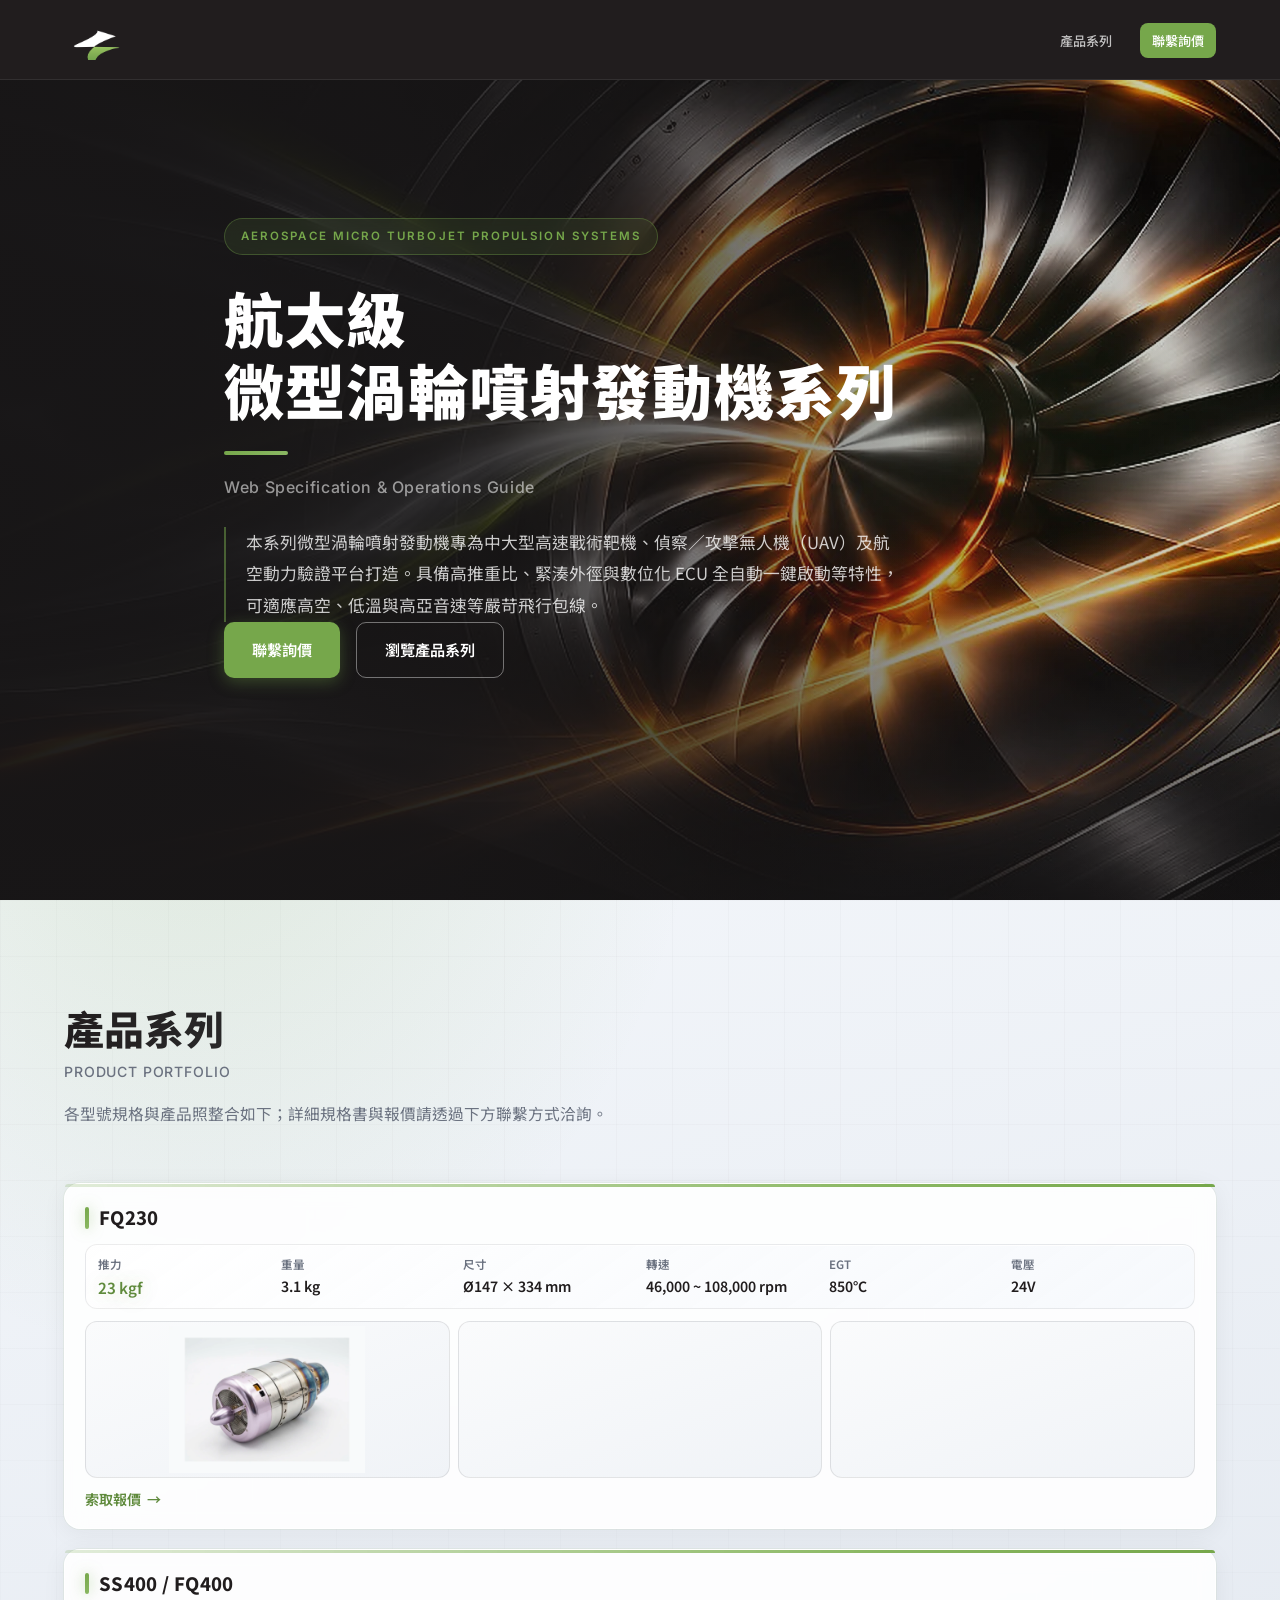
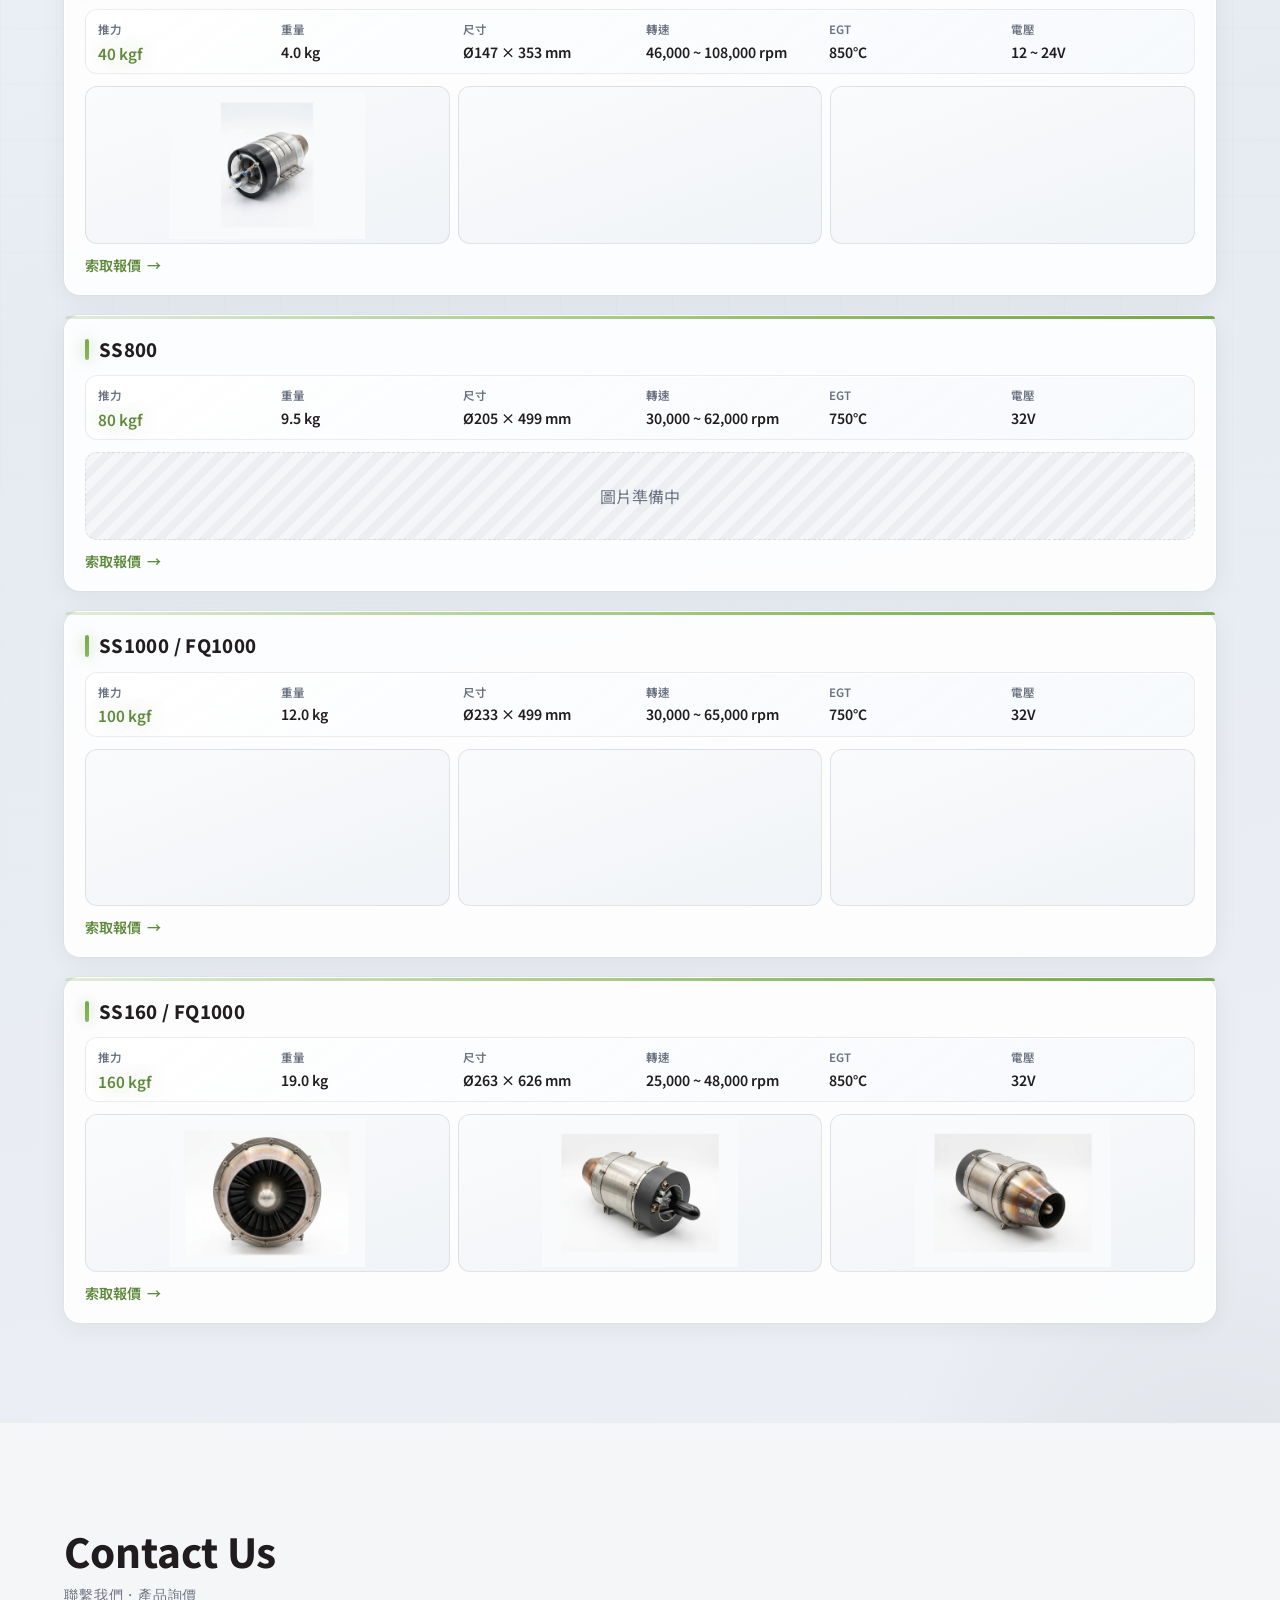
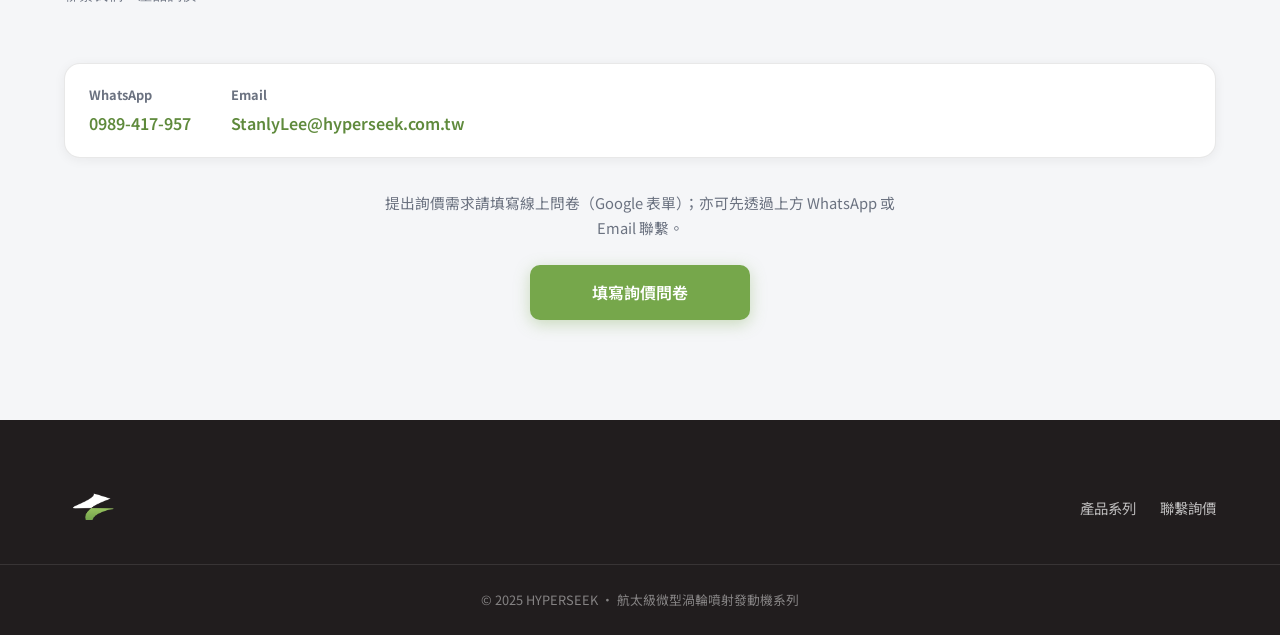
==== index.html @ a3617526 "產品照燈箱放大與產品區視覺強化 點擊縮圖可全螢幕預覽並支援同型號左右切換；產品區加入漸層背景、卡片動效與交錯進場。  Co-authored-by: Cursor <cursoragent@curso" ====
<!DOCTYPE html>
<html lang="zh-TW">
<head>
  <meta charset="UTF-8">
  <meta name="viewport" content="width=device-width, initial-scale=1.0">
  <meta name="description" content="本系列微型渦輪噴射發動機專為中大型高速戰術靶機、偵察／攻擊無人機（UAV）及航空動力驗證平台打造。具備高推重比、緊湊外徑與數位化 ECU 全自動一鍵啟動等特性。">
  <title>航太級微型渦輪噴射發動機系列</title>
  <link rel="preconnect" href="https://fonts.googleapis.com">
  <link rel="preconnect" href="https://fonts.gstatic.com" crossorigin>
  <link href="https://fonts.googleapis.com/css2?family=Noto+Sans+TC:wght@300;400;500;700;900&family=Inter:wght@400;500;600;700&display=swap" rel="stylesheet">
  <link rel="stylesheet" href="styles.css">
</head>
<body>
  <header class="header" id="header">
    <nav class="nav container">
      <a href="#hero" class="nav__logo">
        <img class="nav__logo-img" src="assets/images/logo-icon.png" alt="">
      </a>
      <button class="nav__toggle" id="navToggle" aria-label="開啟選單" aria-expanded="false">
        <span></span><span></span><span></span>
      </button>
      <ul class="nav__menu" id="navMenu">
        <li><a href="#specs" class="nav__link">產品系列</a></li>
        <li><a href="#contact" class="nav__link nav__link--cta">聯繫詢價</a></li>
      </ul>
    </nav>
  </header>

  <main>
    <section class="hero hero--ref-v1" id="hero">
      <div class="hero__bg" aria-hidden="true">
        <div class="hero__kv">
          <picture>
            <source type="image/webp" srcset="assets/images/hero-ref-v1-intake.webp">
            <img class="hero__kv-img" src="assets/images/hero-ref-v1-intake.jpg" alt="" width="2048" height="1152" fetchpriority="high" decoding="async">
          </picture>
        </div>
        <div class="hero__overlay"></div>
      </div>
      <div class="container hero__content hero__content--doc">
        <div class="hero__badge">Aerospace Micro Turbojet Propulsion Systems</div>
        <h1 class="hero__title">
          <span class="hero__title-line">航太級</span>
          <span class="hero__title-line">微型渦輪噴射發動機系列</span>
        </h1>
        <div class="hero__rule" aria-hidden="true"></div>
        <p class="hero__subtitle">Web Specification &amp; Operations Guide</p>
        <p class="hero__desc">
          本系列微型渦輪噴射發動機專為中大型高速戰術靶機、偵察／攻擊無人機（UAV）及航空動力驗證平台打造。具備高推重比、緊湊外徑與數位化 ECU 全自動一鍵啟動等特性，可適應高空、低溫與高亞音速等嚴苛飛行包線。
        </p>
        <div class="hero__actions">
          <a href="#contact" class="btn btn--primary">聯繫詢價</a>
          <a href="#specs" class="btn btn--outline">瀏覽產品系列</a>
        </div>
      </div>
    </section>

    <section class="section specs" id="specs">
      <div class="container">
        <div class="section__header section__header--doc">
          <div class="section__header-body">
            <h2 class="section__title">產品系列</h2>
            <p class="section__subtitle">Product Portfolio</p>
            <p class="section__desc">各型號規格與產品照整合如下；詳細規格書與報價請透過下方聯繫方式洽詢。</p>
          </div>
        </div>
        <div class="product-series-list product-series-list--stagger reveal">
          <article class="product-series">
            <h3 class="product-series__name">FQ230</h3>
            <dl class="product-series__specs">
              <div><dt>推力</dt><dd>23 kgf</dd></div>
              <div><dt>重量</dt><dd>3.1 kg</dd></div>
              <div><dt>尺寸</dt><dd>Ø147 × 334 mm</dd></div>
              <div><dt>轉速</dt><dd>46,000 ~ 108,000 rpm</dd></div>
              <div><dt>EGT</dt><dd>850℃</dd></div>
              <div><dt>電壓</dt><dd>24V</dd></div>
            </dl>
            <div class="product-series__gallery">
              <img src="assets/images/products-display/fq230/photo-1.webp" alt="FQ230 產品照 1" width="960" height="720" loading="lazy" decoding="async">
              <img src="assets/images/products-display/fq230/photo-2.webp" alt="FQ230 產品照 2" width="960" height="720" loading="lazy" decoding="async">
              <img src="assets/images/products-display/fq230/photo-3.webp" alt="FQ230 產品照 3" width="960" height="720" loading="lazy" decoding="async">
            </div>
            <a href="#contact" class="product-series__cta">索取報價</a>
          </article>
          <article class="product-series">
            <h3 class="product-series__name">SS400 / FQ400</h3>
            <dl class="product-series__specs">
              <div><dt>推力</dt><dd>40 kgf</dd></div>
              <div><dt>重量</dt><dd>4.0 kg</dd></div>
              <div><dt>尺寸</dt><dd>Ø147 × 353 mm</dd></div>
              <div><dt>轉速</dt><dd>46,000 ~ 108,000 rpm</dd></div>
              <div><dt>EGT</dt><dd>850℃</dd></div>
              <div><dt>電壓</dt><dd>12 ~ 24V</dd></div>
            </dl>
            <div class="product-series__gallery">
              <img src="assets/images/products-display/ss400-fq400/photo-1.webp" alt="SS400 / FQ400 產品照 1" width="960" height="720" loading="lazy" decoding="async">
              <img src="assets/images/products-display/ss400-fq400/photo-2.webp" alt="SS400 / FQ400 產品照 2" width="960" height="720" loading="lazy" decoding="async">
              <img src="assets/images/products-display/ss400-fq400/photo-3.webp" alt="SS400 / FQ400 產品照 3" width="960" height="720" loading="lazy" decoding="async">
            </div>
            <a href="#contact" class="product-series__cta">索取報價</a>
          </article>
          <article class="product-series product-series--pending">
            <h3 class="product-series__name">SS800</h3>
            <dl class="product-series__specs">
              <div><dt>推力</dt><dd>80 kgf</dd></div>
              <div><dt>重量</dt><dd>9.5 kg</dd></div>
              <div><dt>尺寸</dt><dd>Ø205 × 499 mm</dd></div>
              <div><dt>轉速</dt><dd>30,000 ~ 62,000 rpm</dd></div>
              <div><dt>EGT</dt><dd>750℃</dd></div>
              <div><dt>電壓</dt><dd>32V</dd></div>
            </dl>
            <div class="product-series__gallery product-series__gallery--empty"><p>圖片準備中</p></div>
            <a href="#contact" class="product-series__cta">索取報價</a>
          </article>
          <article class="product-series">
            <h3 class="product-series__name">SS1000 / FQ1000</h3>
            <dl class="product-series__specs">
              <div><dt>推力</dt><dd>100 kgf</dd></div>
              <div><dt>重量</dt><dd>12.0 kg</dd></div>
              <div><dt>尺寸</dt><dd>Ø233 × 499 mm</dd></div>
              <div><dt>轉速</dt><dd>30,000 ~ 65,000 rpm</dd></div>
              <div><dt>EGT</dt><dd>750℃</dd></div>
              <div><dt>電壓</dt><dd>32V</dd></div>
            </dl>
            <div class="product-series__gallery">
              <img src="assets/images/products-display/ss1000-fq1000/photo-1.webp" alt="SS1000 / FQ1000 產品照 1" width="960" height="720" loading="lazy" decoding="async">
              <img src="assets/images/products-display/ss1000-fq1000/photo-2.webp" alt="SS1000 / FQ1000 產品照 2" width="960" height="720" loading="lazy" decoding="async">
              <img src="assets/images/products-display/ss1000-fq1000/photo-3.webp" alt="SS1000 / FQ1000 產品照 3" width="960" height="720" loading="lazy" decoding="async">
            </div>
            <a href="#contact" class="product-series__cta">索取報價</a>
          </article>
          <article class="product-series">
            <h3 class="product-series__name">SS160 / FQ1000</h3>
            <dl class="product-series__specs">
              <div><dt>推力</dt><dd>160 kgf</dd></div>
              <div><dt>重量</dt><dd>19.0 kg</dd></div>
              <div><dt>尺寸</dt><dd>Ø263 × 626 mm</dd></div>
              <div><dt>轉速</dt><dd>25,000 ~ 48,000 rpm</dd></div>
              <div><dt>EGT</dt><dd>850℃</dd></div>
              <div><dt>電壓</dt><dd>32V</dd></div>
            </dl>
            <div class="product-series__gallery">
              <picture class="product-series__shot">
                <source type="image/webp" srcset="assets/images/products-display/ss1600-fq1600/photo-1.webp">
                <img src="assets/images/products-display/ss1600-fq1600/photo-1.jpg" alt="SS160 / FQ1000 產品照 1" width="960" height="720" loading="lazy" decoding="async">
              </picture>
              <img src="assets/images/products-display/ss1600-fq1600/photo-2.webp" alt="SS160 / FQ1000 產品照 2" width="960" height="720" loading="lazy" decoding="async">
              <img src="assets/images/products-display/ss1600-fq1600/photo-3.webp" alt="SS160 / FQ1000 產品照 3" width="960" height="720" loading="lazy" decoding="async">
            </div>
            <a href="#contact" class="product-series__cta">索取報價</a>
          </article>
        </div>
      </div>
    </section>

    <section class="section contact" id="contact">
      <div class="container">
        <div class="section__header section__header--doc">
          <div class="section__header-body">
            <h2 class="section__title">Contact Us</h2>
            <p class="section__subtitle">聯繫我們 · 產品詢價</p>
          </div>
        </div>
        <ul class="contact-channels reveal">
          <li>
            <strong>WhatsApp</strong>
            <a href="https://wa.me/886989417957" target="_blank" rel="noopener noreferrer">0989-417-957</a>
          </li>
          <li>
            <strong>Email</strong>
            <a href="mailto:StanlyLee@hyperseek.com.tw">StanlyLee@hyperseek.com.tw</a>
          </li>
        </ul>
        <div class="contact__inquiry reveal">
          <p class="contact__inquiry-note">提出詢價需求請填寫線上問卷（Google 表單）；亦可先透過上方 WhatsApp 或 Email 聯繫。</p>
          <a
            id="inquirySheetBtn"
            class="btn btn--primary contact__inquiry-btn"
            href="#"
            target="_blank"
            rel="noopener noreferrer"
          >填寫詢價問卷</a>
          <p id="inquirySheetPending" class="contact__inquiry-pending" hidden>問卷連結設定中，請稍後再試或改以電話／信箱洽詢。</p>
        </div>
      </div>
    </section>
  </main>

  <footer class="footer">
    <div class="container footer__inner footer__inner--compact">
      <a href="#hero" class="footer__logo">
        <img class="footer__logo-img" src="assets/images/logo-icon.png" alt="">
      </a>
      <div class="footer__links footer__links--compact">
        <a href="#specs">產品系列</a>
        <a href="#contact">聯繫詢價</a>
      </div>
    </div>
    <div class="footer__bottom">
      <div class="container">
        <p>© 2025 HYPERSEEK · 航太級微型渦輪噴射發動機系列</p>
      </div>
    </div>
  </footer>

  <div class="lightbox" id="productLightbox" hidden aria-hidden="true">
    <div class="lightbox__scrim" data-lightbox-close tabindex="-1" aria-hidden="true"></div>
    <div class="lightbox__dialog" role="dialog" aria-modal="true" aria-labelledby="lightboxCaption">
      <button type="button" class="lightbox__close" data-lightbox-close aria-label="關閉預覽">
        <span aria-hidden="true">&times;</span>
      </button>
      <button type="button" class="lightbox__nav lightbox__nav--prev" data-lightbox-prev aria-label="上一張">
        <span aria-hidden="true">&#8249;</span>
      </button>
      <figure class="lightbox__figure">
        <div class="lightbox__stage">
          <img class="lightbox__img" id="lightboxImg" src="" alt="">
        </div>
        <figcaption class="lightbox__caption" id="lightboxCaption"></figcaption>
        <p class="lightbox__counter" id="lightboxCounter" aria-live="polite"></p>
      </figure>
      <button type="button" class="lightbox__nav lightbox__nav--next" data-lightbox-next aria-label="下一張">
        <span aria-hidden="true">&#8250;</span>
      </button>
    </div>
  </div>

  <script src="main.js"></script>
</body>
</html>
---- styles.css ----
/* ===== Variables — HYPERSEEK / 翔隆航太風格 ===== */
:root {
  --color-bg: #ffffff;
  --color-bg-elevated: #f5f6f8;
  --color-bg-card: #ffffff;
  --color-bg-dark: #211d1e;
  --color-border: rgba(33, 29, 30, 0.1);
  --color-text: #211d1e;
  --color-text-muted: #6b7280;
  --color-accent: #76a74b;
  --color-accent-dark: #5f8a3c;
  --color-accent-light: #eef4e8;
  --color-gradient: linear-gradient(135deg, #76a74b 0%, #8bb863 100%);
  --shadow-sm: 0 2px 12px rgba(33, 29, 30, 0.06);
  --shadow-md: 0 8px 32px rgba(33, 29, 30, 0.08);
  --font-sans: 'Noto Sans TC', 'Inter', -apple-system, BlinkMacSystemFont, sans-serif;
  --header-height: 80px;
  --container-width: 1200px;
  --radius: 12px;
  --radius-lg: 16px;
  --transition: 0.3s cubic-bezier(0.4, 0, 0.2, 1);
}

/* ===== Reset ===== */
*, *::before, *::after {
  box-sizing: border-box;
  margin: 0;
  padding: 0;
}

html {
  scroll-behavior: smooth;
  scroll-padding-top: var(--header-height);
}

body {
  font-family: var(--font-sans);
  background: var(--color-bg);
  color: var(--color-text);
  line-height: 1.7;
  overflow-x: hidden;
  -webkit-font-smoothing: antialiased;
}

a {
  color: inherit;
  text-decoration: none;
}

ul {
  list-style: none;
}

img {
  max-width: 100%;
  display: block;
}

.container {
  width: 100%;
  max-width: var(--container-width);
  margin: 0 auto;
  padding: 0 24px;
}

/* ===== Header ===== */
.header {
  position: fixed;
  top: 0;
  left: 0;
  right: 0;
  z-index: 1000;
  height: var(--header-height);
  background: var(--color-bg-dark);
  border-bottom: 1px solid rgba(255, 255, 255, 0.08);
  transition: box-shadow var(--transition);
}

.header--scrolled {
  box-shadow: 0 4px 24px rgba(0, 0, 0, 0.35);
}

.nav {
  display: flex;
  align-items: center;
  justify-content: space-between;
  height: 100%;
}

.nav__logo {
  display: flex;
  align-items: center;
  gap: 10px;
  z-index: 10;
}

.nav__logo-img {
  height: 40px;
  width: auto;
  display: block;
  flex-shrink: 0;
}

.nav__logo-text,
.footer__logo-text {
  font-family: 'Inter', sans-serif;
  font-size: 1.15rem;
  font-weight: 700;
  letter-spacing: 0.06em;
  color: #fff;
}

.footer__logo-img {
  height: 36px;
  width: auto;
  display: block;
  flex-shrink: 0;
}

.nav__menu {
  display: flex;
  align-items: center;
  gap: 8px;
}

.nav__link {
  padding: 8px 12px;
  font-size: 0.82rem;
  font-weight: 500;
  color: rgba(255, 255, 255, 0.72);
  border-radius: 8px;
  transition: color var(--transition), background var(--transition);
  white-space: nowrap;
}

.nav__link:hover {
  color: #fff;
}

.nav__link--active {
  color: var(--color-accent);
}

.nav__link--cta {
  background: var(--color-accent);
  color: #fff !important;
  margin-left: 8px;
}

.nav__link--cta:hover {
  background: var(--color-accent-dark);
  opacity: 1;
}

.nav__toggle {
  display: none;
  flex-direction: column;
  gap: 5px;
  background: none;
  border: none;
  cursor: pointer;
  padding: 8px;
  z-index: 10;
}

.nav__toggle span {
  display: block;
  width: 24px;
  height: 2px;
  background: #fff;
  transition: var(--transition);
}

.nav__toggle.active span:nth-child(1) {
  transform: rotate(45deg) translate(5px, 5px);
}

.nav__toggle.active span:nth-child(2) {
  opacity: 0;
}

.nav__toggle.active span:nth-child(3) {
  transform: rotate(-45deg) translate(5px, -5px);
}

/* ===== Buttons ===== */
.btn {
  display: inline-flex;
  align-items: center;
  justify-content: center;
  padding: 14px 28px;
  font-size: 0.95rem;
  font-weight: 600;
  border-radius: 10px;
  border: none;
  cursor: pointer;
  transition: transform var(--transition), opacity var(--transition), box-shadow var(--transition);
  font-family: inherit;
}

.btn:hover {
  transform: translateY(-2px);
}

.btn--primary {
  background: var(--color-accent);
  color: #fff;
  box-shadow: 0 4px 16px rgba(118, 167, 75, 0.35);
}

.btn--primary:hover {
  background: var(--color-accent-dark);
}

.btn--outline {
  background: transparent;
  color: var(--color-text);
  border: 1px solid var(--color-border);
}

.btn--outline:hover {
  border-color: var(--color-accent);
  color: var(--color-accent);
}

.btn--full {
  width: 100%;
}

/* ===== Hero ===== */
.hero {
  position: relative;
  min-height: 100vh;
  display: flex;
  align-items: center;
  padding-top: var(--header-height);
  overflow: hidden;
}

.hero__bg {
  position: absolute;
  inset: 0;
  z-index: 0;
}

.hero__kv {
  position: absolute;
  inset: 0;
  z-index: 0;
  overflow: hidden;
  background: var(--color-bg-dark);
}

.hero__kv picture {
  position: absolute;
  inset: 0;
  display: block;
  width: 100%;
  height: 100%;
}

.hero__kv-img {
  position: absolute;
  inset: 0;
  width: 100%;
  height: 100%;
  object-fit: cover;
  opacity: 1;
  image-rendering: auto;
}

.hero__overlay {
  position: absolute;
  inset: 0;
  z-index: 2;
}

.hero--ref-v1 .hero__kv-img { object-position: 58% center; }
.hero--ref-v1 .hero__overlay {
  background:
    linear-gradient(102deg, rgba(24, 22, 23, 0.97) 0%, rgba(24, 22, 23, 0.86) 40%, rgba(24, 22, 23, 0.32) 68%, rgba(24, 22, 23, 0.06) 100%),
    linear-gradient(to top, rgba(24, 22, 23, 0.75) 0%, transparent 42%),
    radial-gradient(ellipse 45% 35% at 78% 45%, rgba(118, 167, 75, 0.12) 0%, transparent 70%);
}

.hero--ref-v2 .hero__kv-img { object-position: 55% center; }
.hero--ref-v2 .hero__overlay {
  background:
    linear-gradient(105deg, rgba(20, 18, 18, 0.97) 0%, rgba(20, 18, 18, 0.85) 34%, rgba(20, 18, 18, 0.35) 58%, rgba(20, 18, 18, 0.08) 100%),
    linear-gradient(to top, rgba(20, 18, 18, 0.8) 0%, transparent 45%),
    radial-gradient(ellipse 50% 40% at 70% 50%, rgba(118, 167, 75, 0.08) 0%, transparent 65%);
}

.hero--ref-v3 .hero__kv-img { object-position: 52% 45%; }
.hero--ref-v3 .hero__overlay {
  background:
    linear-gradient(108deg, rgba(22, 20, 20, 0.95) 0%, rgba(22, 20, 20, 0.78) 38%, rgba(22, 20, 20, 0.32) 64%, rgba(22, 20, 20, 0.06) 100%),
    linear-gradient(to top, rgba(15, 12, 10, 0.82) 0%, transparent 50%),
    radial-gradient(ellipse 55% 45% at 65% 40%, rgba(201, 166, 106, 0.06) 0%, transparent 60%);
}

@media (max-width: 768px) {
  .hero--ref-v1 .hero__kv-img,
  .hero--ref-v2 .hero__kv-img,
  .hero--ref-v3 .hero__kv-img {
    object-position: 75% center;
  }

  .hero--ref-v1 .hero__overlay,
  .hero--ref-v2 .hero__overlay,
  .hero--ref-v3 .hero__overlay {
    background:
      linear-gradient(180deg, rgba(24, 22, 23, 0.94) 0%, rgba(24, 22, 23, 0.9) 100%);
  }
}

.hero__grid {
  display: none;
}

.hero__glow {
  display: none;
}

.hero__drone {
  display: none;
}

.hero__content {
  position: relative;
  z-index: 2;
  max-width: 800px;
  padding: 80px 24px 120px;
  color: #fff;
}

.hero__eyebrow {
  font-size: 0.8rem;
  font-weight: 600;
  letter-spacing: 0.12em;
  color: var(--color-accent);
  margin-bottom: 20px;
}

.hero__title {
  font-size: clamp(2.2rem, 5.5vw, 3.75rem);
  font-weight: 900;
  line-height: 1.12;
  letter-spacing: 0.02em;
  margin-bottom: 0;
  color: #fff;
}

.hero__title-line {
  display: block;
}

.hero__title-line + .hero__title-line {
  margin-top: 0.08em;
}

.hero__title-accent {
  color: var(--color-accent);
  background: none;
  -webkit-text-fill-color: var(--color-accent);
}

.hero__content--doc {
  max-width: 880px;
  padding-bottom: 100px;
}

.hero__badge {
  display: inline-block;
  font-family: 'Inter', sans-serif;
  font-size: 0.72rem;
  font-weight: 600;
  letter-spacing: 0.18em;
  text-transform: uppercase;
  color: var(--color-accent);
  padding: 8px 16px;
  margin-bottom: 28px;
  border: 1px solid rgba(118, 167, 75, 0.35);
  border-radius: 999px;
  background: rgba(118, 167, 75, 0.12);
  backdrop-filter: blur(8px);
}

.hero__rule {
  width: 64px;
  height: 4px;
  margin: 28px 0 20px;
  border-radius: 2px;
  background: var(--color-gradient);
}

.hero__subtitle {
  font-family: 'Inter', sans-serif;
  font-size: clamp(0.9rem, 1.8vw, 1rem);
  font-weight: 500;
  letter-spacing: 0.04em;
  color: rgba(255, 255, 255, 0.55);
  margin-bottom: 28px;
  line-height: 1.5;
}

.hero__desc {
  font-size: 1.05rem;
  color: rgba(255, 255, 255, 0.78);
  margin-bottom: 0;
  max-width: 680px;
  line-height: 1.9;
  padding-left: 20px;
  border-left: 2px solid rgba(118, 167, 75, 0.5);
}

.hero__actions {
  display: flex;
  gap: 16px;
  flex-wrap: wrap;
  margin-bottom: 64px;
}

.hero__stats {
  display: flex;
  gap: 40px;
  flex-wrap: wrap;
  padding-top: 32px;
  border-top: 1px solid rgba(255, 255, 255, 0.15);
}

.hero__stat-num {
  font-size: 2.5rem;
  font-weight: 900;
  color: var(--color-accent);
  background: none;
  -webkit-text-fill-color: var(--color-accent);
}

.hero__stat-num--static {
  font-size: 2.2rem;
}

.hero__stat-suffix {
  font-size: 1.5rem;
  font-weight: 700;
  color: var(--color-accent);
}

.hero__stat-label {
  display: block;
  font-size: 0.85rem;
  color: rgba(255, 255, 255, 0.65);
  margin-top: 4px;
}

.hero .btn--outline {
  color: #fff;
  border-color: rgba(255, 255, 255, 0.4);
}

.hero .btn--outline:hover {
  border-color: var(--color-accent);
  color: var(--color-accent);
}

.hero__scroll {
  position: absolute;
  bottom: 40px;
  left: 50%;
  transform: translateX(-50%);
  color: rgba(255, 255, 255, 0.5);
  animation: bounce 2s ease-in-out infinite;
  z-index: 2;
}

@keyframes bounce {
  0%, 100% { transform: translateX(-50%) translateY(0); }
  50% { transform: translateX(-50%) translateY(8px); }
}

/* ===== Sections ===== */
.section {
  padding: 100px 0;
  position: relative;
}

.section__header {
  margin-bottom: 64px;
}

.section__header--center {
  text-align: center;
}

.section__header--center .section__desc {
  margin: 16px auto 0;
}

.section__tag {
  display: inline-block;
  font-size: 0.75rem;
  font-weight: 700;
  letter-spacing: 0.12em;
  text-transform: uppercase;
  color: var(--color-accent);
  margin-bottom: 12px;
}

.section__title {
  font-size: clamp(1.8rem, 4vw, 2.5rem);
  font-weight: 800;
  line-height: 1.2;
}

.section__header--doc {
  display: flex;
  align-items: flex-start;
  gap: 24px;
  margin-bottom: 56px;
}

.section__index {
  flex-shrink: 0;
  display: flex;
  align-items: center;
  justify-content: center;
  width: 56px;
  height: 56px;
  font-family: 'Inter', sans-serif;
  font-size: 1.25rem;
  font-weight: 700;
  color: var(--color-accent);
  background: var(--color-accent-light);
  border: 1px solid rgba(118, 167, 75, 0.25);
  border-radius: 14px;
}

.section__header-body {
  flex: 1;
  padding-top: 4px;
}

.section__subtitle {
  font-family: 'Inter', sans-serif;
  font-size: 0.88rem;
  font-weight: 500;
  letter-spacing: 0.06em;
  text-transform: uppercase;
  color: var(--color-text-muted);
  margin-top: 8px;
}

.section__header--doc .section__desc {
  margin-top: 16px;
  max-width: 720px;
  font-size: 0.98rem;
  color: var(--color-text-muted);
  line-height: 1.75;
}

.specs {
  position: relative;
  isolation: isolate;
  background: #e9edf3;
  overflow: hidden;
}

.specs::before {
  content: '';
  position: absolute;
  inset: 0;
  z-index: 0;
  background:
    radial-gradient(ellipse 70% 55% at 15% -10%, rgba(118, 167, 75, 0.18), transparent 58%),
    radial-gradient(ellipse 55% 45% at 95% 110%, rgba(33, 29, 30, 0.08), transparent 52%),
    linear-gradient(165deg, #f3f6fa 0%, #e6ebf2 45%, #eceff4 100%);
  pointer-events: none;
}

.specs::after {
  content: '';
  position: absolute;
  inset: 0;
  z-index: 0;
  background-image:
    linear-gradient(rgba(33, 29, 30, 0.035) 1px, transparent 1px),
    linear-gradient(90deg, rgba(33, 29, 30, 0.035) 1px, transparent 1px);
  background-size: 56px 56px;
  mask-image: linear-gradient(180deg, #000 0%, transparent 92%);
  pointer-events: none;
  opacity: 0.65;
}

.specs > .container {
  position: relative;
  z-index: 1;
}

.specs .section__title {
  background: linear-gradient(120deg, #211d1e 0%, #3d4544 55%, #5f8a3c 100%);
  -webkit-background-clip: text;
  background-clip: text;
  color: transparent;
}

.profiles {
  background: var(--color-bg);
}

.sop {
  background: var(--color-bg-elevated);
}

.safety {
  background: var(--color-bg-dark);
  color: rgba(255, 255, 255, 0.85);
}

.safety .section__index {
  background: rgba(118, 167, 75, 0.15);
  border-color: rgba(118, 167, 75, 0.3);
  color: var(--color-accent);
}

.safety .section__title {
  color: #fff;
}

.safety .section__subtitle {
  color: rgba(255, 255, 255, 0.45);
}

.section__desc {
  color: var(--color-text-muted);
  max-width: 560px;
  margin-top: 12px;
}

/* ===== About ===== */
.about {
  background: var(--color-bg);
}

.about__grid {
  display: grid;
  grid-template-columns: 1fr 1fr;
  gap: 64px;
  align-items: center;
  margin-bottom: 64px;
}

.about__image-wrap {
  position: relative;
  border-radius: var(--radius-lg);
  overflow: hidden;
  border: 1px solid var(--color-border);
}

.about__image-wrap img {
  width: 100%;
  height: 420px;
  object-fit: cover;
  display: block;
}

.about__image-badge {
  position: absolute;
  bottom: 24px;
  left: 24px;
  background: var(--color-bg-dark);
  border: 1px solid rgba(118, 167, 75, 0.3);
  border-radius: var(--radius);
  padding: 16px 24px;
  display: flex;
  align-items: baseline;
  gap: 8px;
}

.about__image-badge-num {
  font-size: 2rem;
  font-weight: 900;
  color: var(--color-accent);
}

.about__image-badge-text {
  font-size: 0.85rem;
  color: rgba(255, 255, 255, 0.75);
  font-weight: 600;
}

.about__vision-row {
  display: grid;
  grid-template-columns: 1fr 1.5fr;
  gap: 24px;
  align-items: stretch;
}

.about__subtitle {
  font-size: 1.3rem;
  font-weight: 700;
  margin-bottom: 20px;
}

.about__text {
  color: var(--color-text-muted);
  margin-bottom: 16px;
}

.about__highlights {
  margin-top: 32px;
}

.about__highlights li {
  display: flex;
  align-items: center;
  gap: 12px;
  padding: 12px 0;
  color: var(--color-text);
  font-weight: 500;
}

.about__highlights svg {
  width: 20px;
  height: 20px;
  color: var(--color-accent);
  flex-shrink: 0;
}

.about__vision-card {
  background: var(--color-bg-card);
  border: 1px solid var(--color-border);
  border-radius: var(--radius-lg);
  padding: 40px;
  height: 100%;
  box-shadow: var(--shadow-sm);
}

.about__vision-icon {
  width: 56px;
  height: 56px;
  color: var(--color-accent);
  margin-bottom: 20px;
}

.about__vision-icon svg {
  width: 100%;
  height: 100%;
}

.about__vision-title {
  font-size: 1.2rem;
  font-weight: 700;
  margin-bottom: 12px;
}

.about__vision-text {
  color: var(--color-text-muted);
  font-size: 1.05rem;
  line-height: 1.8;
}

.about__vision-text strong {
  color: var(--color-accent);
  font-weight: 700;
}

.about__values {
  display: grid;
  grid-template-columns: repeat(3, 1fr);
  gap: 16px;
}

.about__value {
  background: var(--color-accent-light);
  border: 1px solid rgba(118, 167, 75, 0.15);
  border-radius: var(--radius);
  padding: 24px 20px;
  text-align: center;
}

.about__value-desc {
  display: block;
  font-size: 0.78rem;
  color: var(--color-text-muted);
  margin-top: 8px;
  line-height: 1.5;
}

.about__value-num {
  display: block;
  font-size: 0.75rem;
  font-weight: 700;
  color: var(--color-accent);
  letter-spacing: 0.1em;
  margin-bottom: 6px;
}

.about__value-label {
  font-size: 0.9rem;
  font-weight: 600;
}

.about__gallery {
  display: grid;
  grid-template-columns: 1fr 1.4fr 1fr;
  gap: 16px;
  margin-top: 48px;
}

.about__gallery-item {
  position: relative;
  border-radius: var(--radius-lg);
  overflow: hidden;
  border: 1px solid var(--color-border);
  margin: 0;
}

.about__gallery-item img {
  width: 100%;
  height: 220px;
  object-fit: cover;
  display: block;
  transition: transform 0.5s ease;
}

.about__gallery-item:hover img {
  transform: scale(1.06);
}

.about__gallery-item figcaption {
  position: absolute;
  bottom: 0;
  left: 0;
  right: 0;
  padding: 12px 16px;
  background: linear-gradient(transparent, rgba(33, 29, 30, 0.88));
  font-size: 0.82rem;
  font-weight: 600;
  color: #fff;
}

/* ===== Showcase Gallery ===== */
.showcase {
  background: var(--color-bg-elevated);
}

.showcase__grid {
  display: grid;
  grid-template-columns: repeat(3, 1fr);
  grid-auto-rows: 220px;
  gap: 16px;
}

.showcase__item {
  position: relative;
  border-radius: var(--radius-lg);
  overflow: hidden;
  border: 1px solid var(--color-border);
  margin: 0;
}

.showcase__item img {
  width: 100%;
  height: 100%;
  object-fit: cover;
  display: block;
  transition: transform 0.6s ease;
}

.showcase__item:hover img {
  transform: scale(1.08);
}

.showcase__item figcaption {
  position: absolute;
  inset: 0;
  display: flex;
  flex-direction: column;
  justify-content: flex-end;
  padding: 20px;
  background: linear-gradient(transparent 40%, rgba(33, 29, 30, 0.85) 100%);
  pointer-events: none;
}

.showcase__label {
  font-size: 0.7rem;
  font-weight: 700;
  letter-spacing: 0.1em;
  text-transform: uppercase;
  color: var(--color-accent);
  margin-bottom: 4px;
}

.showcase__title {
  font-size: 0.95rem;
  font-weight: 700;
  color: #fff;
}

.showcase__item--large {
  grid-column: span 2;
  grid-row: span 2;
}

.showcase__item--wide {
  grid-column: span 2;
}

.showcase__item--tall {
  grid-row: span 2;
}

/* ===== Services ===== */
.services {
  background: var(--color-bg-elevated);
}

.services__grid {
  display: grid;
  grid-template-columns: repeat(2, 1fr);
  gap: 32px;
  margin-bottom: 80px;
}

.service-card {
  background: var(--color-bg-card);
  border: 1px solid var(--color-border);
  border-radius: var(--radius-lg);
  overflow: hidden;
  position: relative;
  box-shadow: var(--shadow-sm);
  transition: border-color var(--transition), transform var(--transition), box-shadow var(--transition);
}

.service-card:hover {
  border-color: rgba(118, 167, 75, 0.35);
  transform: translateY(-4px);
  box-shadow: var(--shadow-md);
}

.service-card__image {
  height: 280px;
  overflow: hidden;
}

.service-card__image img {
  width: 100%;
  height: 100%;
  object-fit: cover;
  transition: transform 0.5s ease;
}

.service-card:hover .service-card__image img {
  transform: scale(1.05);
}

.service-card__body {
  padding: 32px 36px 40px;
  position: relative;
}

.service-card__icon {
  width: 64px;
  height: 64px;
  color: var(--color-accent);
  margin-bottom: 24px;
}

.service-card__icon svg {
  width: 100%;
  height: 100%;
}

.service-card__num {
  position: absolute;
  top: 24px;
  right: 28px;
  font-size: 3rem;
  font-weight: 900;
  color: rgba(255, 255, 255, 0.04);
}

.service-card__title {
  font-size: 1.3rem;
  font-weight: 700;
  margin-bottom: 16px;
  line-height: 1.4;
}

.service-card__desc {
  color: var(--color-text-muted);
  margin-bottom: 24px;
}

.service-card__list li {
  position: relative;
  padding-left: 20px;
  color: var(--color-text-muted);
  font-size: 0.9rem;
  margin-bottom: 8px;
}

.service-card__list li::before {
  content: '';
  position: absolute;
  left: 0;
  top: 10px;
  width: 6px;
  height: 6px;
  border-radius: 50%;
  background: var(--color-accent);
}

.services__process {
  background: var(--color-bg);
  border: 1px solid var(--color-border);
  border-radius: var(--radius-lg);
  padding: 48px;
  box-shadow: var(--shadow-sm);
}

.services__process-title {
  text-align: center;
  font-size: 1.1rem;
  font-weight: 700;
  margin-bottom: 40px;
  color: var(--color-text-muted);
}

.process-steps {
  display: flex;
  align-items: center;
  justify-content: center;
  gap: 0;
}

.process-step {
  display: flex;
  flex-direction: column;
  align-items: center;
  gap: 12px;
}

.process-step__dot {
  width: 16px;
  height: 16px;
  border-radius: 50%;
  background: var(--color-accent);
  box-shadow: 0 0 16px rgba(118, 167, 75, 0.45);
}

.process-step__label {
  font-size: 0.85rem;
  font-weight: 600;
  white-space: nowrap;
}

.process-step__sub {
  font-size: 0.72rem;
  color: var(--color-text-muted);
}

.process-step__line {
  width: 80px;
  height: 2px;
  background: var(--color-border);
  margin-bottom: 28px;
}

/* ===== Cases ===== */
.cases {
  background: var(--color-bg);
}

.cases__grid {
  display: grid;
  grid-template-columns: repeat(3, 1fr);
  gap: 28px;
}

.case-card {
  background: var(--color-bg-card);
  border: 1px solid var(--color-border);
  border-radius: var(--radius-lg);
  overflow: hidden;
  box-shadow: var(--shadow-sm);
  transition: transform var(--transition), box-shadow var(--transition);
}

.case-card:hover {
  transform: translateY(-6px);
  box-shadow: var(--shadow-md);
}

.case-card__image {
  height: 260px;
  position: relative;
  overflow: hidden;
}

.case-card__image img {
  width: 100%;
  height: 100%;
  object-fit: cover;
  transition: transform 0.5s ease;
}

.case-card:hover .case-card__image img {
  transform: scale(1.06);
}

.case-card__category {
  position: absolute;
  top: 16px;
  left: 16px;
  background: var(--color-bg-dark);
  color: var(--color-accent);
  font-size: 0.75rem;
  font-weight: 700;
  padding: 6px 12px;
  border-radius: 20px;
  letter-spacing: 0.05em;
  border: 1px solid rgba(118, 167, 75, 0.3);
}

.case-card__year {
  display: inline-block;
  font-size: 0.75rem;
  font-weight: 700;
  color: var(--color-accent);
  margin-bottom: 8px;
}

.case-card__body {
  padding: 28px;
}

.case-card__title {
  font-size: 1.15rem;
  font-weight: 700;
  margin-bottom: 12px;
}

.case-card__desc {
  color: var(--color-text-muted);
  font-size: 0.9rem;
  margin-bottom: 20px;
}

.case-card__metrics {
  display: grid;
  grid-template-columns: repeat(3, 1fr);
  gap: 8px;
  margin-bottom: 20px;
  padding: 16px 0;
  border-top: 1px solid var(--color-border);
  border-bottom: 1px solid var(--color-border);
}

.case-card__metrics div {
  text-align: center;
}

.case-card__metrics strong {
  display: block;
  font-size: 1.1rem;
  font-weight: 800;
  color: var(--color-accent);
  margin-bottom: 2px;
}

.case-card__metrics span {
  font-size: 0.7rem;
  color: var(--color-text-muted);
}

.case-card__tags {
  display: flex;
  flex-wrap: wrap;
  gap: 8px;
}

.case-card__tags span {
  font-size: 0.75rem;
  padding: 4px 10px;
  background: rgba(255, 255, 255, 0.05);
  border-radius: 6px;
  color: var(--color-text-muted);
}

/* ===== Team ===== */
.team__departments {
  display: grid;
  grid-template-columns: repeat(4, 1fr);
  gap: 20px;
  margin-bottom: 64px;
}

.team__dept {
  background: var(--color-bg-card);
  border: 1px solid var(--color-border);
  border-radius: var(--radius);
  padding: 28px 20px;
  text-align: center;
  transition: border-color var(--transition);
}

.team__dept:hover {
  border-color: rgba(118, 167, 75, 0.35);
}

.team__dept-icon {
  width: 40px;
  height: 40px;
  color: var(--color-accent);
  margin: 0 auto 12px;
}

.team__dept-icon svg {
  width: 100%;
  height: 100%;
}

.team__dept h4 {
  font-size: 0.95rem;
  font-weight: 700;
  margin-bottom: 6px;
}

.team__dept p {
  font-size: 0.8rem;
  color: var(--color-text-muted);
}

.team__banner {
  position: relative;
  border-radius: var(--radius-lg);
  overflow: hidden;
  margin-bottom: 48px;
  border: 1px solid var(--color-border);
  height: 320px;
}

.team__banner img {
  width: 100%;
  height: 100%;
  object-fit: cover;
  display: block;
}

.team__banner-overlay {
  position: absolute;
  inset: 0;
  display: flex;
  align-items: flex-end;
  padding: 32px;
  background: linear-gradient(transparent 30%, rgba(33, 29, 30, 0.88) 100%);
}

.team__banner-text {
  font-size: 1.1rem;
  font-weight: 600;
  color: #fff;
}

.team__grid {
  display: grid;
  grid-template-columns: repeat(4, 1fr);
  gap: 24px;
}

.team-card {
  background: var(--color-bg-card);
  border: 1px solid var(--color-border);
  border-radius: var(--radius-lg);
  padding: 32px 24px;
  text-align: center;
  box-shadow: var(--shadow-sm);
  transition: transform var(--transition), box-shadow var(--transition);
}

.team-card:hover {
  transform: translateY(-4px);
  box-shadow: var(--shadow-md);
}

.team-card__photo {
  width: 88px;
  height: 88px;
  border-radius: 50%;
  object-fit: cover;
  margin: 0 auto 16px;
  border: 3px solid var(--color-accent);
}

.team-card__name {
  font-size: 1.05rem;
  font-weight: 700;
  margin-bottom: 4px;
}

.team-card__role {
  font-size: 0.85rem;
  color: var(--color-accent);
  font-weight: 600;
  margin-bottom: 12px;
}

.team-card__bio {
  font-size: 0.85rem;
  color: var(--color-text-muted);
  line-height: 1.6;
}

/* ===== Careers ===== */
.careers {
  background: var(--color-bg-elevated);
}

.careers__wrapper {
  display: grid;
  grid-template-columns: 1fr 1.2fr;
  gap: 64px;
  align-items: start;
}

.careers__desc {
  color: var(--color-text-muted);
  margin: 16px 0 32px;
}

.careers__benefits {
  display: flex;
  flex-direction: column;
  gap: 16px;
}

.careers__benefit {
  display: flex;
  align-items: center;
  gap: 12px;
  font-weight: 500;
}

.careers__benefit svg {
  width: 22px;
  height: 22px;
  color: var(--color-accent);
  flex-shrink: 0;
}

.job-card {
  background: var(--color-bg-card);
  border: 1px solid var(--color-border);
  border-radius: var(--radius);
  padding: 28px;
  margin-bottom: 16px;
  transition: border-color var(--transition);
}

.job-card:hover {
  border-color: rgba(118, 167, 75, 0.35);
}

.job-card__header {
  display: flex;
  align-items: center;
  justify-content: space-between;
  margin-bottom: 10px;
}

.job-card__title {
  font-size: 1.05rem;
  font-weight: 700;
}

.job-card__type {
  font-size: 0.75rem;
  font-weight: 600;
  padding: 4px 10px;
  background: var(--color-accent-light);
  color: var(--color-accent-dark);
  border-radius: 6px;
}

.job-card__desc {
  font-size: 0.9rem;
  color: var(--color-text-muted);
  margin-bottom: 12px;
}

.job-card__meta {
  display: flex;
  gap: 12px;
  margin-bottom: 16px;
}

.job-card__meta span {
  font-size: 0.75rem;
  padding: 4px 10px;
  background: rgba(255, 255, 255, 0.05);
  border-radius: 6px;
  color: var(--color-text-muted);
}

.job-card__link {
  font-size: 0.9rem;
  font-weight: 600;
  color: var(--color-accent);
  transition: opacity var(--transition);
}

.job-card__link:hover {
  opacity: 0.8;
}

/* ===== Contact ===== */
.contact__grid {
  display: grid;
  grid-template-columns: 1fr 1.2fr;
  gap: 64px;
}

.contact__desc {
  color: var(--color-text-muted);
  margin: 16px 0 40px;
}

.contact__list li {
  display: flex;
  gap: 16px;
  margin-bottom: 28px;
}

.contact__list svg {
  width: 24px;
  height: 24px;
  color: var(--color-accent);
  flex-shrink: 0;
  margin-top: 2px;
}

.contact__list strong {
  display: block;
  font-size: 0.85rem;
  font-weight: 700;
  margin-bottom: 4px;
}

.contact__list span {
  color: var(--color-text-muted);
  font-size: 0.95rem;
}

.contact__map {
  margin-top: 32px;
  border-radius: var(--radius);
  overflow: hidden;
  border: 1px solid var(--color-border);
}

.contact__map img {
  width: 100%;
  height: 180px;
  object-fit: cover;
  display: block;
  filter: saturate(0.7) brightness(0.85);
}

.contact__form-title {
  font-size: 1.2rem;
  font-weight: 700;
  margin-bottom: 24px;
}

.form-row {
  display: grid;
  grid-template-columns: 1fr 1fr;
  gap: 16px;
}

.contact__form-note {
  font-size: 0.75rem;
  color: var(--color-text-muted);
  text-align: center;
  margin-top: 12px;
}

.contact__form {
  background: var(--color-bg-card);
  border: 1px solid var(--color-border);
  border-radius: var(--radius-lg);
  padding: 40px;
  box-shadow: var(--shadow-sm);
}

.form-group {
  margin-bottom: 20px;
}

.form-group label {
  display: block;
  font-size: 0.85rem;
  font-weight: 600;
  margin-bottom: 8px;
  color: var(--color-text-muted);
}

.form-group input,
.form-group select,
.form-group textarea {
  width: 100%;
  padding: 12px 16px;
  background: var(--color-bg-elevated);
  border: 1px solid var(--color-border);
  border-radius: 8px;
  color: var(--color-text);
  font-family: inherit;
  font-size: 0.95rem;
  transition: border-color var(--transition);
}

.form-group input:focus,
.form-group select:focus,
.form-group textarea:focus {
  outline: none;
  border-color: var(--color-accent);
}

.form-group textarea {
  resize: vertical;
  min-height: 120px;
}

.form-group select {
  cursor: pointer;
  appearance: none;
  background-image: url("data:image/svg+xml,%3Csvg xmlns='http://www.w3.org/2000/svg' width='12' height='12' viewBox='0 0 12 12'%3E%3Cpath d='M3 5l3 3 3-3' stroke='%2394a3b8' fill='none' stroke-width='1.5'/%3E%3C/svg%3E");
  background-repeat: no-repeat;
  background-position: right 16px center;
}

/* ===== Footer ===== */
.footer {
  background: var(--color-bg-dark);
  color: rgba(255, 255, 255, 0.85);
  border-top: none;
  padding-top: 64px;
}

.footer__inner {
  display: flex;
  justify-content: space-between;
  gap: 48px;
  padding-bottom: 48px;
}

.footer__logo {
  display: flex;
  align-items: center;
  gap: 10px;
  font-weight: 700;
  margin-bottom: 12px;
}

.footer__logo svg {
  width: 32px;
  height: 32px;
}

.footer__tagline {
  color: rgba(255, 255, 255, 0.65);
  font-size: 0.9rem;
}

.footer__demo-note {
  font-size: 0.75rem;
  color: rgba(255, 255, 255, 0.4);
  margin-top: 12px;
  font-style: italic;
}

.footer__links {
  display: flex;
  gap: 64px;
}

.footer__col h4 {
  font-size: 0.85rem;
  font-weight: 700;
  margin-bottom: 16px;
  color: rgba(255, 255, 255, 0.5);
}

.footer__col a {
  display: block;
  font-size: 0.9rem;
  color: rgba(255, 255, 255, 0.65);
  margin-bottom: 10px;
  transition: color var(--transition);
}

.footer__col a:hover {
  color: var(--color-accent);
}

.footer__bottom {
  border-top: 1px solid rgba(255, 255, 255, 0.1);
  padding: 24px 0;
}

.footer__bottom p {
  font-size: 0.8rem;
  color: rgba(255, 255, 255, 0.45);
  text-align: center;
}

/* ===== Reveal Animation ===== */
.reveal {
  opacity: 0;
  transform: translateY(30px);
  transition: opacity 0.7s ease, transform 0.7s ease;
}

.reveal.visible {
  opacity: 1;
  transform: translateY(0);
}

.reveal--delay { transition-delay: 0.15s; }
.reveal--delay-2 { transition-delay: 0.3s; }
.reveal--delay-3 { transition-delay: 0.45s; }

/* ===== Responsive ===== */
@media (max-width: 1024px) {
  .about__gallery {
    grid-template-columns: 1fr;
  }

  .showcase__grid {
    grid-template-columns: 1fr 1fr;
    grid-auto-rows: 180px;
  }

  .showcase__item--large,
  .showcase__item--wide,
  .showcase__item--tall {
    grid-column: span 2;
    grid-row: span 1;
  }

  .team__banner {
    height: 220px;
  }

  .about__grid,
  .about__vision-row,
  .services__grid,
  .careers__wrapper,
  .contact__grid {
    grid-template-columns: 1fr;
    gap: 40px;
  }

  .cases__grid {
    grid-template-columns: 1fr 1fr;
  }

  .team__departments {
    grid-template-columns: repeat(2, 1fr);
  }

  .team__grid {
    grid-template-columns: repeat(2, 1fr);
  }

  .hero__drone {
    display: none;
  }

  .form-row {
    grid-template-columns: 1fr;
  }

  .process-step__line {
    width: 40px;
  }
}

@media (max-width: 768px) {
  .nav__toggle {
    display: flex;
  }

  .nav__menu {
    position: fixed;
    inset: 0;
    background: var(--color-bg-dark);
    flex-direction: column;
    justify-content: center;
    align-items: center;
    gap: 8px;
    opacity: 0;
    pointer-events: none;
    transition: opacity var(--transition);
  }

  .nav__menu.active {
    opacity: 1;
    pointer-events: all;
  }

  .nav__link {
    font-size: 1.1rem;
    padding: 12px 24px;
  }

  .nav__link--cta {
    margin-left: 0;
    margin-top: 8px;
  }

  .section {
    padding: 80px 0;
  }

  .hero__stats {
    gap: 24px;
  }

  .hero__stat-num {
    font-size: 2rem;
  }

  .cases__grid {
    grid-template-columns: 1fr;
  }

  .showcase__grid {
    grid-template-columns: 1fr;
    grid-auto-rows: 200px;
  }

  .showcase__item--large,
  .showcase__item--wide {
    grid-column: span 1;
  }

  .team__departments,
  .team__grid {
    grid-template-columns: 1fr;
  }

  .about__values {
    grid-template-columns: 1fr;
  }

  .process-steps {
    flex-wrap: wrap;
    gap: 16px;
  }

  .process-step__line {
    display: none;
  }

  .footer__inner {
    flex-direction: column;
  }

  .footer__links {
    gap: 32px;
  }

  .nav__link {
    white-space: normal;
    text-align: center;
    font-size: 1rem;
  }

  .spec-table {
    font-size: 0.75rem;
  }

  .spec-table th,
  .spec-table td {
    padding: 10px 12px;
  }
}

/* ===== Product series + lightbox ===== */
.product-series-list {
  display: flex;
  flex-direction: column;
  gap: 20px;
}

.product-series-list--stagger.reveal:not(.visible) .product-series {
  opacity: 0;
  transform: translateY(22px) scale(0.99);
}

.product-series-list--stagger.reveal.visible .product-series {
  animation: product-series-in 0.72s cubic-bezier(0.22, 1, 0.36, 1) backwards;
}

.product-series-list--stagger.reveal.visible .product-series:nth-child(1) { animation-delay: 0.04s; }
.product-series-list--stagger.reveal.visible .product-series:nth-child(2) { animation-delay: 0.1s; }
.product-series-list--stagger.reveal.visible .product-series:nth-child(3) { animation-delay: 0.16s; }
.product-series-list--stagger.reveal.visible .product-series:nth-child(4) { animation-delay: 0.22s; }
.product-series-list--stagger.reveal.visible .product-series:nth-child(5) { animation-delay: 0.28s; }

@keyframes product-series-in {
  from {
    opacity: 0;
    transform: translateY(28px) scale(0.97);
    filter: blur(4px);
  }
  to {
    opacity: 1;
    transform: translateY(0) scale(1);
    filter: blur(0);
  }
}

.product-series {
  position: relative;
  background: rgba(255, 255, 255, 0.88);
  backdrop-filter: blur(10px);
  border: 1px solid rgba(255, 255, 255, 0.9);
  border-radius: var(--radius-lg);
  padding: 18px 20px 16px;
  box-shadow:
    0 4px 24px rgba(33, 29, 30, 0.06),
    0 0 0 1px rgba(118, 167, 75, 0.06);
  transition:
    transform 0.45s cubic-bezier(0.22, 1, 0.36, 1),
    box-shadow 0.45s ease;
}

.product-series:hover {
  transform: translateY(-3px);
  box-shadow:
    0 16px 40px rgba(33, 29, 30, 0.1),
    0 0 0 1px rgba(118, 167, 75, 0.18),
    0 0 32px rgba(118, 167, 75, 0.12);
}

.product-series::before {
  content: '';
  position: absolute;
  top: 0;
  left: 0;
  right: 0;
  height: 3px;
  border-radius: var(--radius-lg) var(--radius-lg) 0 0;
  background: linear-gradient(
    90deg,
    rgba(118, 167, 75, 0.2) 0%,
    #8bb863 35%,
    #76a74b 50%,
    #8bb863 65%,
    rgba(118, 167, 75, 0.2) 100%
  );
  background-size: 200% 100%;
  animation: product-series-shine 6s ease-in-out infinite;
}

@keyframes product-series-shine {
  0%, 100% { background-position: 0% 50%; }
  50% { background-position: 100% 50%; }
}

.product-series__name {
  display: flex;
  align-items: center;
  gap: 10px;
  font-size: 1.15rem;
  font-weight: 800;
  margin-bottom: 10px;
  letter-spacing: 0.02em;
}

.product-series__name::before {
  content: '';
  flex-shrink: 0;
  width: 4px;
  height: 1.15em;
  border-radius: 3px;
  background: var(--color-gradient);
  box-shadow: 0 0 14px rgba(118, 167, 75, 0.55);
}

.product-series__specs {
  display: grid;
  grid-template-columns: repeat(6, minmax(0, 1fr));
  gap: 8px 12px;
  margin: 0 0 12px;
  padding: 10px 12px;
  background: linear-gradient(145deg, rgba(255, 255, 255, 0.95), rgba(245, 248, 252, 0.85));
  border-radius: var(--radius);
  border: 1px solid rgba(33, 29, 30, 0.08);
  box-shadow: inset 0 1px 0 rgba(255, 255, 255, 0.9);
}

.product-series__specs > div:first-child dd {
  font-size: 0.95rem;
  color: var(--color-accent-dark);
  text-shadow: 0 0 20px rgba(118, 167, 75, 0.25);
}

.product-series__specs > div {
  min-width: 0;
}

.product-series__specs dt {
  font-size: 0.72rem;
  font-weight: 600;
  color: var(--color-text-muted);
  margin-bottom: 3px;
}

.product-series__specs dd {
  margin: 0;
  font-size: 0.88rem;
  font-weight: 600;
  color: var(--color-text);
  line-height: 1.35;
}

.product-series__gallery {
  display: grid;
  grid-template-columns: repeat(3, minmax(0, 1fr));
  gap: 8px;
  align-items: center;
}

.product-series__thumb {
  position: relative;
  display: flex;
  align-items: center;
  justify-content: center;
  width: 100%;
  margin: 0;
  padding: 4px 6px;
  border: 1px solid rgba(33, 29, 30, 0.1);
  border-radius: var(--radius);
  background: linear-gradient(160deg, #fafbfc, #f0f3f7);
  cursor: zoom-in;
  overflow: hidden;
  transition:
    transform 0.35s cubic-bezier(0.22, 1, 0.36, 1),
    border-color 0.35s ease,
    box-shadow 0.35s ease;
}

.product-series__thumb::after {
  content: '';
  position: absolute;
  inset: 0;
  background: radial-gradient(circle at 50% 50%, rgba(118, 167, 75, 0.22), transparent 65%);
  opacity: 0;
  transition: opacity 0.35s ease;
  pointer-events: none;
}

.product-series__thumb:focus-visible {
  outline: 2px solid var(--color-accent);
  outline-offset: 2px;
}

.product-series__thumb:hover {
  transform: scale(1.03);
  border-color: rgba(118, 167, 75, 0.45);
  box-shadow: 0 10px 28px rgba(118, 167, 75, 0.2);
}

.product-series__thumb:hover::after {
  opacity: 1;
}

.product-series__thumb-label {
  position: absolute;
  right: 6px;
  bottom: 6px;
  z-index: 1;
  padding: 3px 8px;
  font-size: 0.65rem;
  font-weight: 700;
  letter-spacing: 0.06em;
  color: #fff;
  background: rgba(33, 29, 30, 0.72);
  border-radius: 6px;
  opacity: 0;
  transform: translateY(4px);
  transition: opacity 0.3s ease, transform 0.3s ease;
  pointer-events: none;
}

.product-series__thumb:hover .product-series__thumb-label,
.product-series__thumb:focus-visible .product-series__thumb-label {
  opacity: 1;
  transform: translateY(0);
}

.product-series__gallery img,
.product-series__shot {
  display: block;
  width: 100%;
  height: auto;
  max-height: clamp(92px, 11.5vw, 148px);
  margin-inline: auto;
  object-fit: contain;
  object-position: center;
  padding: 0;
  border: 0;
  background: transparent;
  box-sizing: border-box;
  transition: transform 0.45s cubic-bezier(0.22, 1, 0.36, 1);
  pointer-events: none;
}

.product-series__thumb:hover img,
.product-series__thumb:hover .product-series__shot img {
  transform: scale(1.05);
}

.product-series__shot {
  display: flex;
  align-items: center;
  justify-content: center;
  max-height: none;
  width: 100%;
}

.product-series__shot img {
  width: auto;
  max-width: 100%;
  height: auto;
  max-height: clamp(92px, 11.5vw, 148px);
  margin: 0;
}

.product-series__gallery--empty {
  min-height: 88px;
  display: flex;
  align-items: center;
  justify-content: center;
  background: repeating-linear-gradient(
    -45deg,
    var(--color-bg-elevated),
    var(--color-bg-elevated) 8px,
    #eceef1 8px,
    #eceef1 16px
  );
  border: 1px dashed var(--color-border);
  border-radius: var(--radius);
}

.product-series__gallery--empty p {
  margin: 0;
  color: var(--color-text-muted);
}

.product-series__cta {
  display: inline-flex;
  align-items: center;
  gap: 6px;
  margin-top: 10px;
  font-size: 0.88rem;
  font-weight: 600;
  color: var(--color-accent-dark);
  transition: color 0.25s ease, gap 0.25s ease;
}

.product-series__cta::after {
  content: '→';
  transition: transform 0.25s ease;
}

.product-series__cta:hover {
  color: var(--color-accent);
  gap: 10px;
}

.product-series__cta:hover::after {
  transform: translateX(3px);
}

/* Lightbox */
.lightbox {
  position: fixed;
  inset: 0;
  z-index: 2500;
  display: flex;
  align-items: center;
  justify-content: center;
  padding: 20px;
  opacity: 0;
  visibility: hidden;
  transition: opacity 0.35s ease, visibility 0.35s ease;
}

.lightbox.is-open {
  opacity: 1;
  visibility: visible;
}

.lightbox[hidden] {
  display: none;
}

.lightbox:not([hidden]) {
  display: flex;
}

.lightbox__scrim {
  position: absolute;
  inset: 0;
  background: rgba(12, 14, 18, 0.82);
  backdrop-filter: blur(12px) saturate(1.2);
}

.lightbox__dialog {
  position: relative;
  z-index: 1;
  width: min(96vw, 1080px);
  max-height: min(92vh, 900px);
  display: grid;
  grid-template-columns: auto 1fr auto;
  align-items: center;
  gap: 8px;
  transform: scale(0.94) translateY(12px);
  transition: transform 0.4s cubic-bezier(0.22, 1, 0.36, 1);
}

.lightbox.is-open .lightbox__dialog {
  transform: scale(1) translateY(0);
}

.lightbox__figure {
  margin: 0;
  text-align: center;
}

.lightbox__stage {
  position: relative;
  padding: 12px;
  border-radius: var(--radius-lg);
  background: linear-gradient(145deg, rgba(255, 255, 255, 0.12), rgba(255, 255, 255, 0.04));
  border: 1px solid rgba(255, 255, 255, 0.15);
  box-shadow:
    0 24px 80px rgba(0, 0, 0, 0.45),
    0 0 48px rgba(118, 167, 75, 0.15);
}

.lightbox__stage::before {
  content: '';
  position: absolute;
  inset: -1px;
  border-radius: inherit;
  padding: 1px;
  background: linear-gradient(135deg, rgba(118, 167, 75, 0.65), rgba(255, 255, 255, 0.2), rgba(118, 167, 75, 0.35));
  mask: linear-gradient(#fff 0 0) content-box, linear-gradient(#fff 0 0);
  mask-composite: exclude;
  pointer-events: none;
}

.lightbox__img {
  display: block;
  max-width: 100%;
  max-height: min(72vh, 720px);
  width: auto;
  height: auto;
  margin: 0 auto;
  border-radius: 8px;
  object-fit: contain;
}

.lightbox__caption {
  margin-top: 12px;
  font-size: 0.92rem;
  font-weight: 600;
  color: rgba(255, 255, 255, 0.92);
}

.lightbox__counter {
  margin-top: 6px;
  font-family: 'Inter', sans-serif;
  font-size: 0.78rem;
  letter-spacing: 0.08em;
  color: rgba(255, 255, 255, 0.5);
}

.lightbox__close {
  position: absolute;
  top: -48px;
  right: 0;
  width: 40px;
  height: 40px;
  border: 1px solid rgba(255, 255, 255, 0.2);
  border-radius: 50%;
  background: rgba(33, 29, 30, 0.65);
  color: #fff;
  font-size: 1.5rem;
  line-height: 1;
  cursor: pointer;
  transition: background 0.25s ease, transform 0.25s ease;
}

.lightbox__close:hover {
  background: rgba(118, 167, 75, 0.85);
  transform: rotate(90deg);
}

.lightbox__nav {
  flex-shrink: 0;
  width: 44px;
  height: 44px;
  border: 1px solid rgba(255, 255, 255, 0.25);
  border-radius: 50%;
  background: rgba(33, 29, 30, 0.55);
  color: #fff;
  font-size: 1.75rem;
  line-height: 1;
  cursor: pointer;
  transition: background 0.25s ease, border-color 0.25s ease, transform 0.25s ease;
}

.lightbox__nav:hover:not(:disabled) {
  background: rgba(118, 167, 75, 0.8);
  border-color: rgba(118, 167, 75, 0.9);
  transform: scale(1.06);
}

.lightbox__nav:disabled {
  opacity: 0.35;
  cursor: not-allowed;
}

@media (max-width: 720px) {
  .lightbox__dialog {
    grid-template-columns: 1fr;
    grid-template-rows: auto auto auto;
  }

  .lightbox__nav {
    position: absolute;
    bottom: -52px;
  }

  .lightbox__nav--prev {
    left: calc(50% - 52px);
  }

  .lightbox__nav--next {
    right: calc(50% - 52px);
  }
}

@media (prefers-reduced-motion: reduce) {
  .product-series-list--stagger.reveal.visible .product-series,
  .product-series::before {
    animation: none;
  }

  .product-series:hover,
  .product-series__thumb:hover,
  .lightbox__dialog {
    transform: none;
  }
}

@media (max-width: 1024px) {
  .product-series__specs {
    grid-template-columns: repeat(3, minmax(0, 1fr));
  }
}

@media (max-width: 640px) {
  .product-series__specs {
    grid-template-columns: repeat(2, minmax(0, 1fr));
  }

  .product-series__gallery {
    grid-template-columns: repeat(3, minmax(0, 1fr));
    gap: 6px;
  }

  .product-series__gallery img,
  .product-series__shot img {
    max-height: clamp(72px, 22vw, 110px);
  }

  .lightbox {
    padding: 12px 12px 56px;
  }
}

.contact-channels {
  list-style: none;
  display: flex;
  flex-wrap: wrap;
  gap: 24px 40px;
  margin-bottom: 32px;
  padding: 20px 24px;
  background: #fff;
  border: 1px solid var(--color-border);
  border-radius: var(--radius-lg);
  box-shadow: var(--shadow-sm);
}

.contact-channels strong {
  display: block;
  font-size: 0.8rem;
  color: var(--color-text-muted);
  margin-bottom: 4px;
}

.contact-channels a {
  font-size: 1rem;
  font-weight: 600;
  color: var(--color-accent-dark);
}

.contact-channels a:hover {
  color: var(--color-accent);
}

.contact__inquiry {
  text-align: center;
  max-width: 520px;
  margin: 0 auto;
}

.contact__inquiry-note {
  font-size: 0.92rem;
  color: var(--color-text-muted);
  line-height: 1.75;
  margin-bottom: 24px;
}

.contact__inquiry-btn {
  min-width: 220px;
  padding: 14px 32px;
  font-size: 1rem;
}

.contact__inquiry-btn[aria-disabled='true'] {
  opacity: 0.92;
  cursor: not-allowed;
}

.contact__inquiry-pending {
  margin-top: 14px;
  font-size: 0.85rem;
  color: var(--color-text-muted);
}

.lineup-note {
  font-size: 0.9rem;
  color: var(--color-text-muted);
  line-height: 1.75;
  padding: 16px 20px;
  background: var(--color-accent-light);
  border-radius: var(--radius);
  border-left: 3px solid var(--color-accent);
}

.sop-overview {
  list-style: none;
  display: grid;
  gap: 12px;
  max-width: 720px;
}

.sop-overview li {
  font-size: 0.95rem;
  color: var(--color-text-muted);
  line-height: 1.75;
  padding: 14px 18px 14px 44px;
  background: var(--color-bg-elevated);
  border-radius: var(--radius);
  border: 1px solid var(--color-border);
  position: relative;
}

.sop-overview li::before {
  position: absolute;
  left: 16px;
  top: 50%;
  transform: translateY(-50%);
  width: 22px;
  height: 22px;
  border-radius: 50%;
  background: var(--color-accent-light);
  color: var(--color-accent-dark);
  font-size: 0.7rem;
  font-weight: 700;
  display: flex;
  align-items: center;
  justify-content: center;
}

.sop-overview li:nth-child(1)::before { content: '1'; }
.sop-overview li:nth-child(2)::before { content: '2'; }
.sop-overview li:nth-child(3)::before { content: '3'; }
.sop-overview li:nth-child(4)::before { content: '4'; }

.section.contact {
  background: var(--color-bg-elevated);
}

.contact__grid--single {
  grid-template-columns: 1fr;
  max-width: 720px;
  margin: 0 auto;
  gap: 0;
}

.form-required {
  color: var(--color-accent-dark);
}

.contact__list a {
  color: var(--color-text);
  transition: color var(--transition);
}

.contact__list a:hover {
  color: var(--color-accent);
}

.footer__inner--compact {
  align-items: center;
  padding-bottom: 32px;
}

.footer__links--compact {
  display: flex;
  gap: 24px;
  flex-wrap: wrap;
}

.footer__links--compact a {
  font-size: 0.9rem;
  color: rgba(255, 255, 255, 0.7);
  transition: color var(--transition);
}

.footer__links--compact a:hover {
  color: var(--color-accent);
}

/* ===== Spec Table ===== */
.spec-table-scroll {
  position: relative;
  margin-bottom: 28px;
}

.spec-table-scroll::before,
.spec-table-scroll::after {
  content: '';
  position: absolute;
  top: 0;
  bottom: 8px;
  width: 32px;
  z-index: 3;
  pointer-events: none;
  opacity: 0;
  transition: opacity var(--transition);
}

.spec-table-scroll::before {
  left: 0;
  background: linear-gradient(to right, var(--color-bg-elevated), transparent);
}

.spec-table-scroll::after {
  right: 0;
  background: linear-gradient(to left, var(--color-bg-elevated), transparent);
}

.spec-table-wrap {
  overflow-x: auto;
  border-radius: var(--radius-lg);
  background: #fff;
  box-shadow: var(--shadow-md);
  border: 1px solid var(--color-border);
  -webkit-overflow-scrolling: touch;
}

.spec-table-wrap::-webkit-scrollbar {
  height: 8px;
}

.spec-table-wrap::-webkit-scrollbar-track {
  background: var(--color-bg-elevated);
  border-radius: 0 0 var(--radius-lg) var(--radius-lg);
}

.spec-table-wrap::-webkit-scrollbar-thumb {
  background: rgba(118, 167, 75, 0.45);
  border-radius: 4px;
}

.spec-table {
  width: 100%;
  min-width: 1180px;
  border-collapse: separate;
  border-spacing: 0;
  font-size: 0.84rem;
  line-height: 1.5;
}

.spec-th,
.spec-td {
  padding: 18px 16px;
  border-bottom: 1px solid var(--color-border);
  vertical-align: middle;
  text-align: left;
}

.spec-th {
  position: sticky;
  top: 0;
  z-index: 4;
  background: var(--color-bg-dark);
  padding-top: 20px;
  padding-bottom: 20px;
  border-bottom: none;
  box-shadow: inset 0 -1px 0 rgba(255, 255, 255, 0.08);
}

.spec-th--group {
  border-left: 1px solid rgba(255, 255, 255, 0.08);
}

.spec-th__zh {
  display: block;
  font-size: 0.82rem;
  font-weight: 700;
  color: #fff;
  margin-bottom: 4px;
  white-space: nowrap;
}

.spec-th__en {
  display: block;
  font-family: 'Inter', sans-serif;
  font-size: 0.68rem;
  font-weight: 500;
  letter-spacing: 0.04em;
  text-transform: uppercase;
  color: rgba(255, 255, 255, 0.42);
  white-space: nowrap;
}

.spec-th--model {
  position: sticky;
  left: 0;
  z-index: 5;
  min-width: 148px;
  border-radius: var(--radius-lg) 0 0 0;
}

.spec-table thead th:last-child {
  border-radius: 0 var(--radius-lg) 0 0;
}

.spec-row {
  transition: background var(--transition), box-shadow var(--transition);
}

.spec-row--400 { --row-accent: #76a74b; --row-bg: rgba(118, 167, 75, 0.06); }
.spec-row--800 { --row-accent: #5f8a3c; --row-bg: rgba(95, 138, 60, 0.07); }
.spec-row--1000 { --row-accent: #4a7330; --row-bg: rgba(74, 115, 48, 0.07); }
.spec-row--1600 { --row-accent: #211d1e; --row-bg: rgba(33, 29, 30, 0.04); }

.spec-row:hover {
  background: var(--row-bg);
  box-shadow: inset 4px 0 0 var(--row-accent);
}

.spec-row:last-child .spec-td {
  border-bottom: none;
}

.spec-td--model {
  position: sticky;
  left: 0;
  z-index: 2;
  min-width: 148px;
  background: #fff;
  border-right: 1px solid var(--color-border);
  box-shadow: 4px 0 12px rgba(33, 29, 30, 0.04);
  padding-left: 20px;
}

.spec-row:hover .spec-td--model {
  background: #fafcf8;
}

.spec-td--model::before {
  content: '';
  position: absolute;
  left: 0;
  top: 8px;
  bottom: 8px;
  width: 4px;
  border-radius: 0 4px 4px 0;
  background: var(--row-accent);
}

.spec-model__name {
  display: block;
  font-family: 'Inter', sans-serif;
  font-size: 0.92rem;
  font-weight: 800;
  letter-spacing: 0.02em;
  color: var(--row-accent);
  line-height: 1.4;
}

.spec-row--1600 .spec-model__name {
  color: var(--color-bg-dark);
}

.spec-td--thrust {
  border-left: 1px solid var(--color-border);
  min-width: 108px;
}

.spec-td--rpm {
  min-width: 108px;
}

.spec-val {
  display: block;
  font-weight: 600;
  color: var(--color-text);
}

.spec-val--lg {
  font-family: 'Inter', sans-serif;
  font-size: 1.45rem;
  font-weight: 800;
  line-height: 1.2;
  color: var(--color-accent-dark);
  letter-spacing: -0.02em;
  margin-bottom: 4px;
}

.spec-sub {
  display: block;
  font-size: 0.75rem;
  font-weight: 500;
  color: var(--color-text-muted);
  line-height: 1.45;
  margin-top: 2px;
}

.spec-range {
  display: flex;
  flex-direction: column;
  gap: 2px;
}

.spec-range span {
  font-weight: 600;
  color: var(--color-text);
  font-variant-numeric: tabular-nums;
}

.spec-range span:first-child {
  color: var(--color-text-muted);
  font-size: 0.8rem;
  font-weight: 500;
}

.spec-td .spec-val + .spec-val {
  margin-top: 2px;
  font-size: 0.82rem;
  font-weight: 500;
}

.spec-note {
  font-size: 0.95rem;
  color: var(--color-text-muted);
  line-height: 1.8;
  padding: 20px 24px;
  background: #fff;
  border: 1px solid rgba(118, 167, 75, 0.25);
  border-radius: var(--radius);
  box-shadow: var(--shadow-sm);
  position: relative;
  overflow: hidden;
}

.spec-note::before {
  content: '';
  position: absolute;
  left: 0;
  top: 0;
  bottom: 0;
  width: 4px;
  background: var(--color-gradient);
}

/* ===== Profiles ===== */
.profiles__grid {
  display: grid;
  grid-template-columns: repeat(2, 1fr);
  gap: 28px;
}

.profile-card {
  position: relative;
  background: #fff;
  border: 1px solid var(--color-border);
  border-radius: var(--radius-lg);
  padding: 32px 32px 28px;
  box-shadow: var(--shadow-sm);
  overflow: hidden;
  transition: transform var(--transition), box-shadow var(--transition);
}

.profile-card::before {
  content: '';
  position: absolute;
  top: 0;
  left: 0;
  right: 0;
  height: 4px;
  background: var(--color-gradient);
}

.profile-card--ss400::before { background: linear-gradient(90deg, #76a74b, #8bb863); }
.profile-card--ss800::before { background: linear-gradient(90deg, #5f8a3c, #76a74b); }
.profile-card--ss1000::before { background: linear-gradient(90deg, #4a7330, #5f8a3c); }
.profile-card--ss1600::before { background: linear-gradient(90deg, #211d1e, #4a7330); }

.profile-card:hover {
  transform: translateY(-4px);
  box-shadow: var(--shadow-md);
}

.profile-card__title {
  font-size: 1.08rem;
  font-weight: 800;
  color: var(--color-text);
  margin-bottom: 20px;
  padding-bottom: 16px;
  border-bottom: 1px solid var(--color-border);
}

.profile-card__list {
  list-style: none;
  display: flex;
  flex-direction: column;
  gap: 14px;
}

.profile-card__list li {
  font-size: 0.9rem;
  color: var(--color-text-muted);
  line-height: 1.75;
  padding-left: 16px;
  position: relative;
}

.profile-card__list li::before {
  content: '';
  position: absolute;
  left: 0;
  top: 0.55em;
  width: 6px;
  height: 6px;
  border-radius: 50%;
  background: var(--color-accent);
}

/* ===== SOP ===== */
.sop-list {
  list-style: none;
  display: flex;
  flex-direction: column;
  gap: 0;
  position: relative;
  padding-left: 32px;
}

.sop-list::before {
  content: '';
  position: absolute;
  left: 15px;
  top: 28px;
  bottom: 28px;
  width: 2px;
  background: linear-gradient(to bottom, var(--color-accent), rgba(118, 167, 75, 0.2));
}

.sop-item {
  position: relative;
  background: #fff;
  border: 1px solid var(--color-border);
  border-radius: var(--radius);
  padding: 24px 28px 24px 36px;
  margin-bottom: 16px;
  font-size: 0.94rem;
  color: var(--color-text-muted);
  line-height: 1.85;
  box-shadow: var(--shadow-sm);
  transition: border-color var(--transition), box-shadow var(--transition);
}

.sop-item::before {
  content: attr(data-step);
  position: absolute;
  left: -32px;
  top: 22px;
  width: 32px;
  height: 32px;
  display: flex;
  align-items: center;
  justify-content: center;
  font-family: 'Inter', sans-serif;
  font-size: 0.85rem;
  font-weight: 700;
  color: #fff;
  background: var(--color-accent);
  border-radius: 50%;
  box-shadow: 0 0 0 4px var(--color-bg-elevated);
  z-index: 1;
}

.sop-item:hover {
  border-color: rgba(118, 167, 75, 0.35);
  box-shadow: var(--shadow-md);
}

.sop-item--key {
  border-color: rgba(118, 167, 75, 0.4);
  background: linear-gradient(135deg, #fff 0%, var(--color-accent-light) 100%);
}

.sop-item--key::before {
  background: var(--color-bg-dark);
}

.sop-item__label {
  display: block;
  font-weight: 700;
  color: var(--color-text);
  margin-bottom: 6px;
}

/* ===== Safety ===== */
.safety__grid {
  display: grid;
  grid-template-columns: repeat(2, 1fr);
  gap: 24px;
}

.safety-card {
  background: rgba(255, 255, 255, 0.04);
  border: 1px solid rgba(255, 255, 255, 0.1);
  border-radius: var(--radius-lg);
  padding: 32px;
  backdrop-filter: blur(8px);
  transition: border-color var(--transition), background var(--transition);
}

.safety-card:hover {
  background: rgba(255, 255, 255, 0.06);
  border-color: rgba(118, 167, 75, 0.35);
}

.safety-card--fod {
  border-top: 3px solid #76a74b;
}

.safety-card--exhaust {
  border-top: 3px solid #e8a838;
}

.safety-card--cooling {
  border-top: 3px solid #5b9bd5;
}

.safety-card--wide {
  grid-column: 1 / -1;
}

.safety-card__title {
  font-size: 1rem;
  font-weight: 700;
  color: var(--color-accent);
  margin-bottom: 12px;
}

.safety-card__lead {
  font-size: 0.92rem;
  line-height: 1.8;
  color: rgba(255, 255, 255, 0.72);
  margin-bottom: 14px;
}

.safety-card__list {
  list-style: none;
  display: flex;
  flex-direction: column;
  gap: 8px;
}

.safety-card__list li {
  font-size: 0.9rem;
  line-height: 1.6;
  color: rgba(255, 255, 255, 0.85);
  padding: 10px 14px;
  background: rgba(255, 255, 255, 0.05);
  border-radius: 8px;
  border-left: 3px solid rgba(118, 167, 75, 0.5);
}

.safety-card__text {
  font-size: 0.92rem;
  line-height: 1.9;
  color: rgba(255, 255, 255, 0.78);
}

@media (max-width: 992px) {
  .profiles__grid,
  .safety__grid {
    grid-template-columns: 1fr;
  }

  .safety-card--wide {
    grid-column: auto;
  }

  .section__header--doc {
    gap: 16px;
  }

  .section__index {
    width: 48px;
    height: 48px;
    font-size: 1.1rem;
  }

  .sop-list {
    padding-left: 0;
  }

  .sop-list::before {
    display: none;
  }

  .sop-item {
    padding-left: 28px;
  }

  .sop-item::before {
    position: static;
    display: inline-flex;
    margin-bottom: 12px;
    box-shadow: none;
  }
}
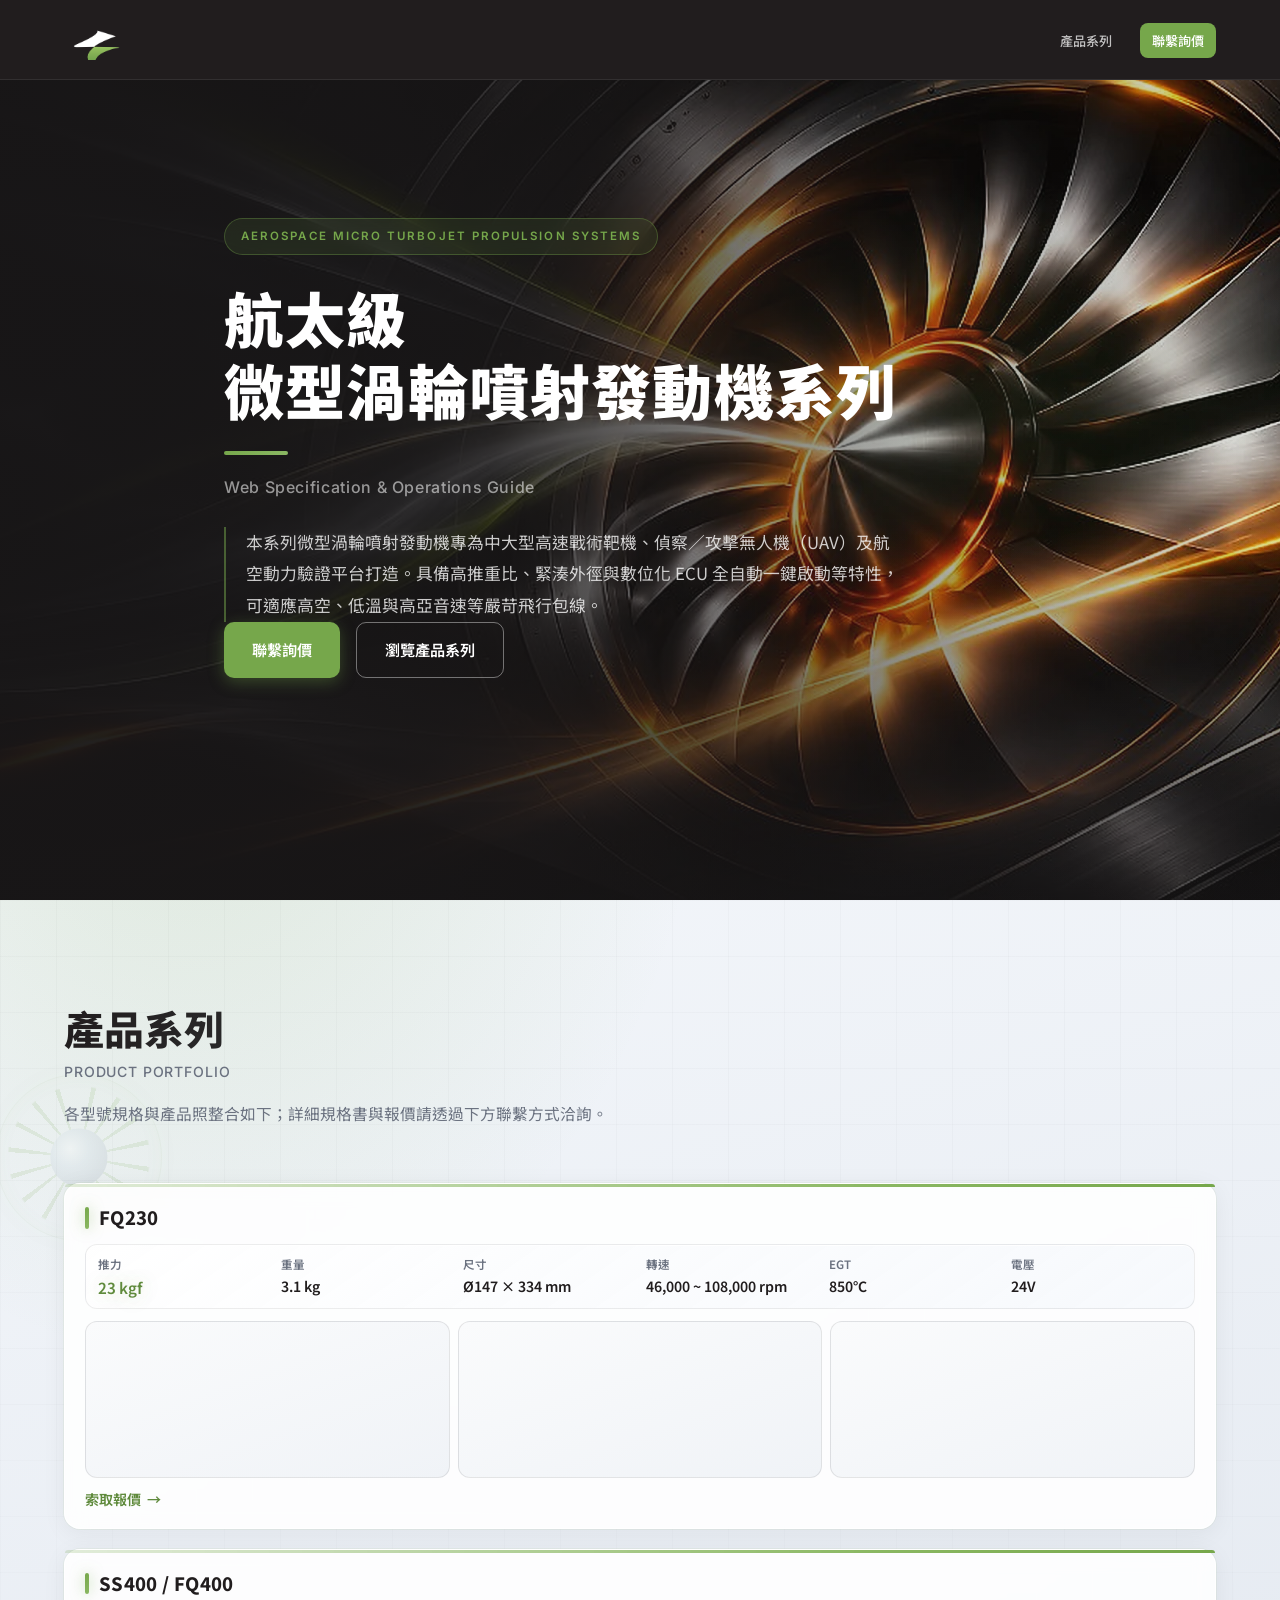
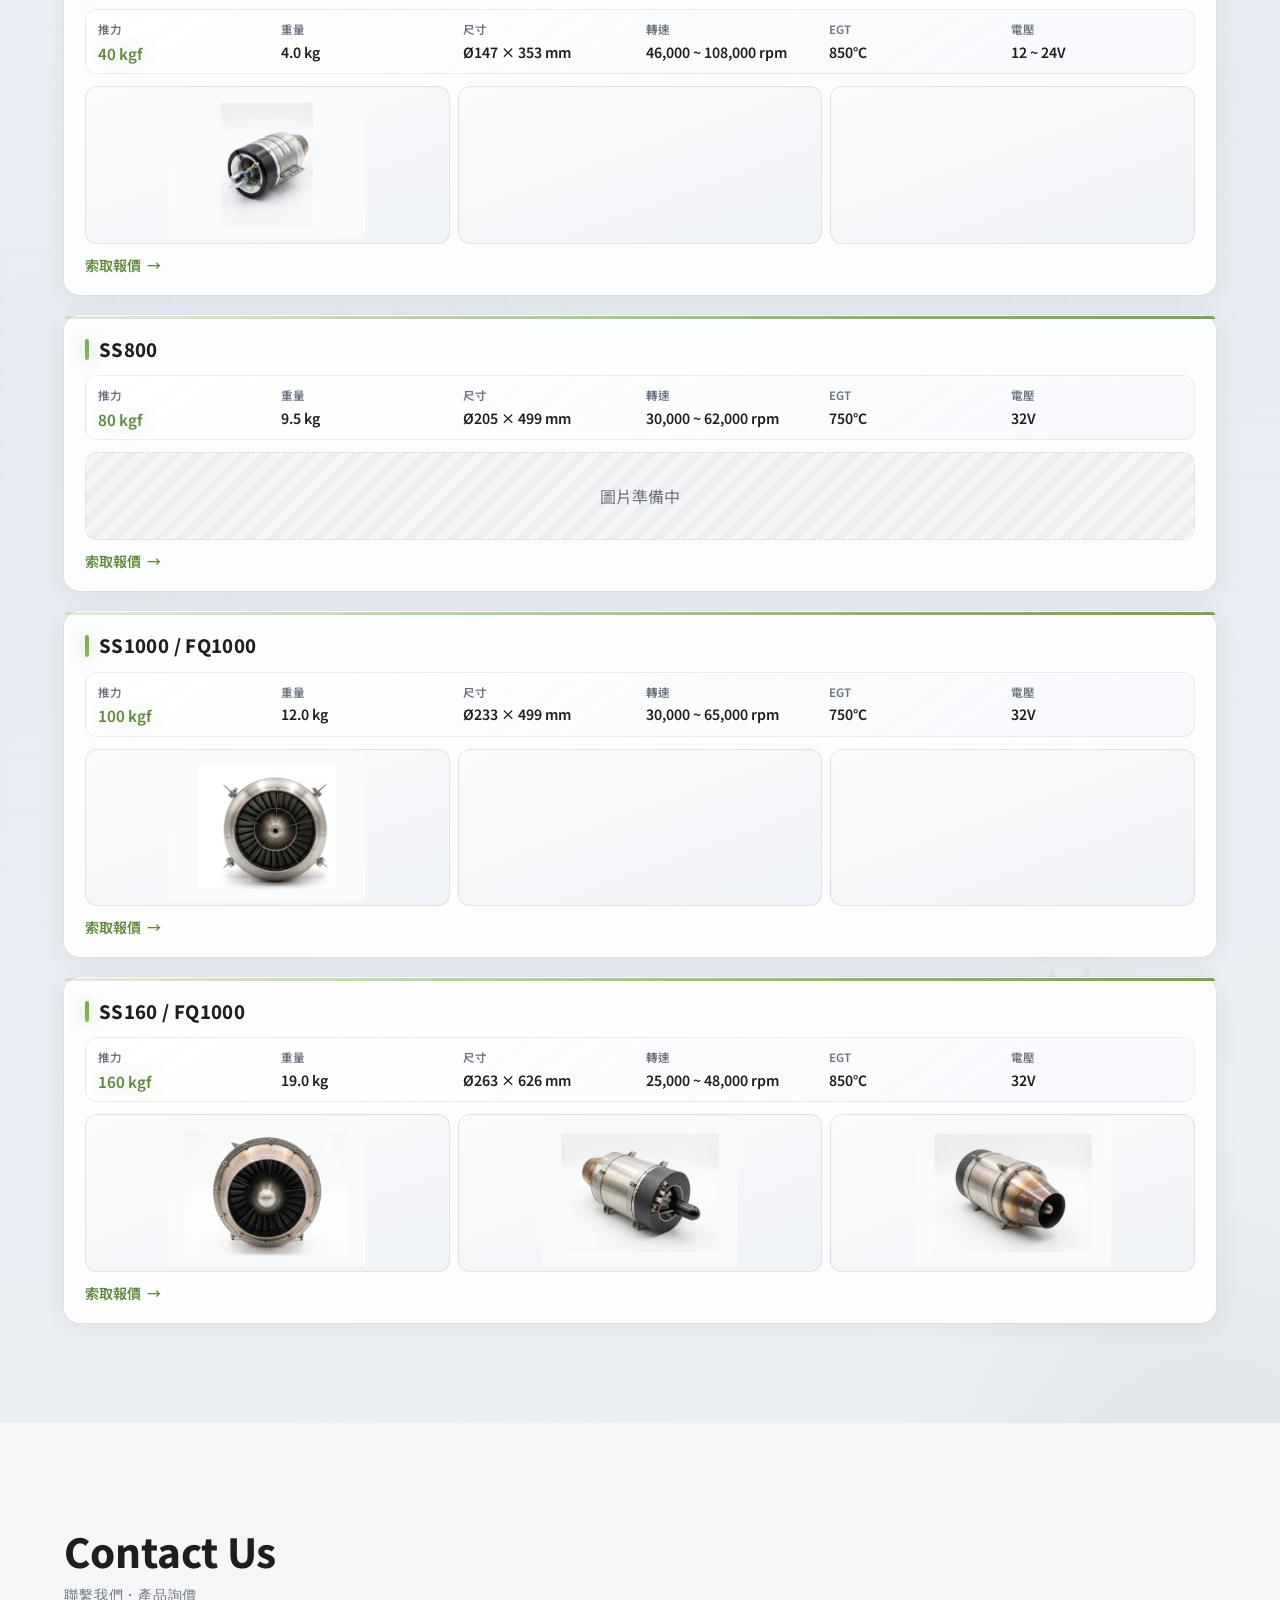
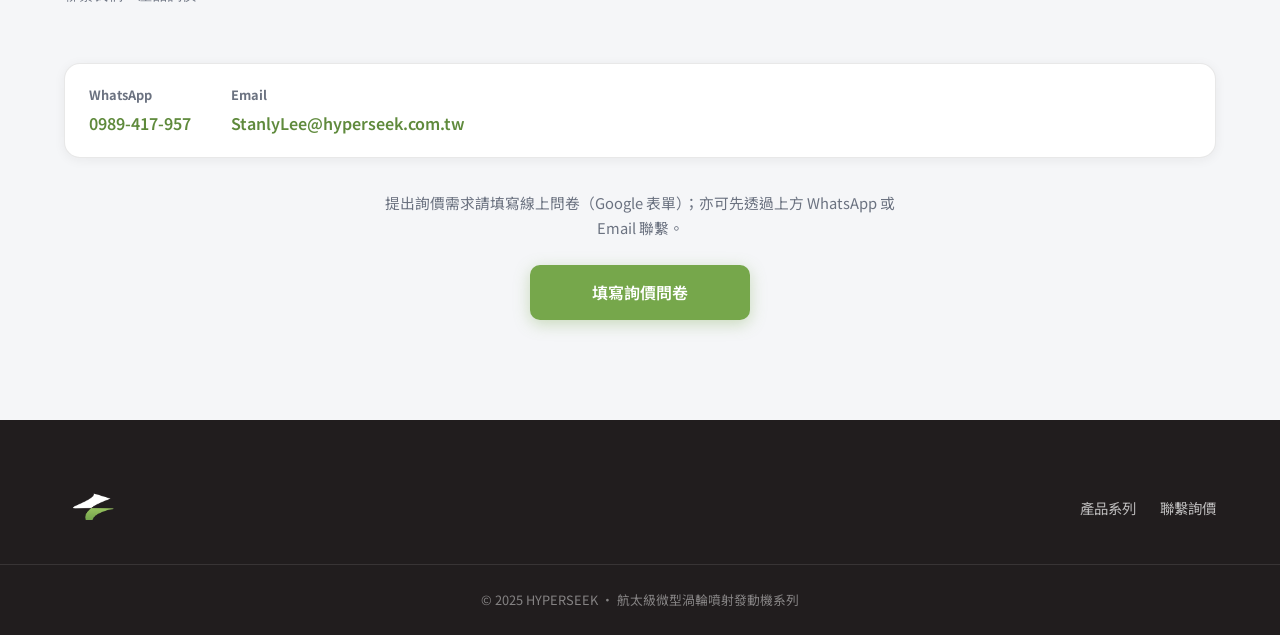
==== commit 8b10ea3b: "產品區加入渦輪旋轉與噴射尾焰氛圍特效 背景含旋轉葉片環、火箭流光與畫布粒子尾焰，僅在產品區可見且尊重減少動態設定。  Co-authored-by: Cursor <cursoragent@curso" ====
--- a/index.html
+++ b/index.html
@@ -56,6 +56,17 @@
     </section>
 
     <section class="section specs" id="specs">
+      <div class="specs-ambient" aria-hidden="true">
+        <div class="specs-ambient__turbine specs-ambient__turbine--tl">
+          <span class="specs-ambient__hub"></span>
+        </div>
+        <div class="specs-ambient__turbine specs-ambient__turbine--br">
+          <span class="specs-ambient__hub"></span>
+        </div>
+        <div class="specs-ambient__rocket specs-ambient__rocket--a"></div>
+        <div class="specs-ambient__rocket specs-ambient__rocket--b"></div>
+        <canvas class="specs-ambient__plume" id="specsPlumeCanvas" width="640" height="480"></canvas>
+      </div>
       <div class="container">
         <div class="section__header section__header--doc">
           <div class="section__header-body">
--- a/styles.css
+++ b/styles.css
@@ -597,6 +597,160 @@
   z-index: 1;
 }
 
+/* Specs ambient — turbine + plume (decorative) */
+.specs-ambient {
+  position: absolute;
+  inset: 0;
+  z-index: 0;
+  overflow: hidden;
+  pointer-events: none;
+}
+
+.specs-ambient__plume {
+  position: absolute;
+  right: -8%;
+  bottom: -6%;
+  width: min(58vw, 520px);
+  height: min(45vw, 380px);
+  opacity: 0.55;
+  mix-blend-mode: screen;
+}
+
+.specs-ambient__turbine {
+  position: absolute;
+  width: clamp(140px, 22vw, 260px);
+  aspect-ratio: 1;
+  border-radius: 50%;
+  opacity: 0.22;
+}
+
+.specs-ambient__turbine::before,
+.specs-ambient__turbine::after {
+  content: '';
+  position: absolute;
+  inset: 0;
+  border-radius: 50%;
+}
+
+.specs-ambient__turbine::before {
+  background:
+    repeating-conic-gradient(
+      from 0deg,
+      rgba(118, 167, 75, 0) 0deg 10deg,
+      rgba(118, 167, 75, 0.55) 10deg 14deg,
+      rgba(118, 167, 75, 0) 14deg 22deg
+    );
+  animation: specs-turbine-spin 9s linear infinite;
+  mask: radial-gradient(circle, #000 38%, transparent 39%, transparent 72%, #000 73%);
+  -webkit-mask: radial-gradient(circle, #000 38%, transparent 39%, transparent 72%, #000 73%);
+}
+
+.specs-ambient__turbine::after {
+  inset: 18%;
+  border: 1px solid rgba(118, 167, 75, 0.25);
+  box-shadow:
+    inset 0 0 24px rgba(118, 167, 75, 0.12),
+    0 0 40px rgba(118, 167, 75, 0.08);
+}
+
+.specs-ambient__turbine--tl {
+  top: 6%;
+  left: -4%;
+}
+
+.specs-ambient__turbine--br {
+  bottom: 12%;
+  right: 6%;
+  opacity: 0.16;
+}
+
+.specs-ambient__turbine--br::before {
+  animation-duration: 14s;
+}
+
+.specs-ambient__hub {
+  position: absolute;
+  z-index: 1;
+  top: 50%;
+  left: 50%;
+  width: 22%;
+  height: 22%;
+  transform: translate(-50%, -50%);
+  border-radius: 50%;
+  background: radial-gradient(circle at 35% 35%, #fff 0%, #c5d4e0 35%, #8a97a4 100%);
+  box-shadow: 0 0 12px rgba(255, 255, 255, 0.35);
+}
+
+@keyframes specs-turbine-spin {
+  to { transform: rotate(360deg); }
+}
+
+.specs-ambient__rocket {
+  position: absolute;
+  width: clamp(160px, 18vw, 220px);
+  height: 3px;
+  border-radius: 999px;
+  background: linear-gradient(
+    90deg,
+    transparent 0%,
+    rgba(255, 160, 90, 0.65) 15%,
+    rgba(255, 220, 140, 0.9) 45%,
+    rgba(118, 167, 75, 0.55) 70%,
+    transparent 100%
+  );
+  filter: blur(0.4px);
+  opacity: 0.35;
+  transform-origin: left center;
+}
+
+.specs-ambient__rocket::after {
+  content: '';
+  position: absolute;
+  left: 0;
+  top: 50%;
+  width: 8px;
+  height: 8px;
+  transform: translate(-50%, -50%);
+  border-radius: 50%;
+  background: radial-gradient(circle, #fff 0%, #ffb347 45%, rgba(255, 140, 40, 0.3) 70%, transparent 100%);
+  box-shadow: 0 0 18px rgba(255, 180, 80, 0.85);
+}
+
+.specs-ambient__rocket--a {
+  top: 22%;
+  right: 8%;
+  transform: rotate(-28deg);
+  animation: specs-rocket-glide 18s ease-in-out infinite;
+}
+
+.specs-ambient__rocket--b {
+  bottom: 38%;
+  left: 12%;
+  width: clamp(120px, 14vw, 180px);
+  transform: rotate(12deg);
+  opacity: 0.22;
+  animation: specs-rocket-glide 24s ease-in-out infinite reverse;
+}
+
+@keyframes specs-rocket-glide {
+  0%, 100% {
+    transform: translateX(0) rotate(var(--rocket-tilt, -28deg));
+    opacity: 0.2;
+  }
+  45% {
+    transform: translateX(36px) rotate(calc(var(--rocket-tilt, -28deg) - 4deg));
+    opacity: 0.42;
+  }
+}
+
+.specs-ambient__rocket--a {
+  --rocket-tilt: -28deg;
+}
+
+.specs-ambient__rocket--b {
+  --rocket-tilt: 12deg;
+}
+
 .specs .section__title {
   background: linear-gradient(120deg, #211d1e 0%, #3d4544 55%, #5f8a3c 100%);
   -webkit-background-clip: text;
@@ -2270,6 +2424,15 @@
   .lightbox__dialog {
     transform: none;
   }
+
+  .specs-ambient__turbine::before,
+  .specs-ambient__rocket {
+    animation: none;
+  }
+
+  .specs-ambient__plume {
+    display: none;
+  }
 }
 
 @media (max-width: 1024px) {
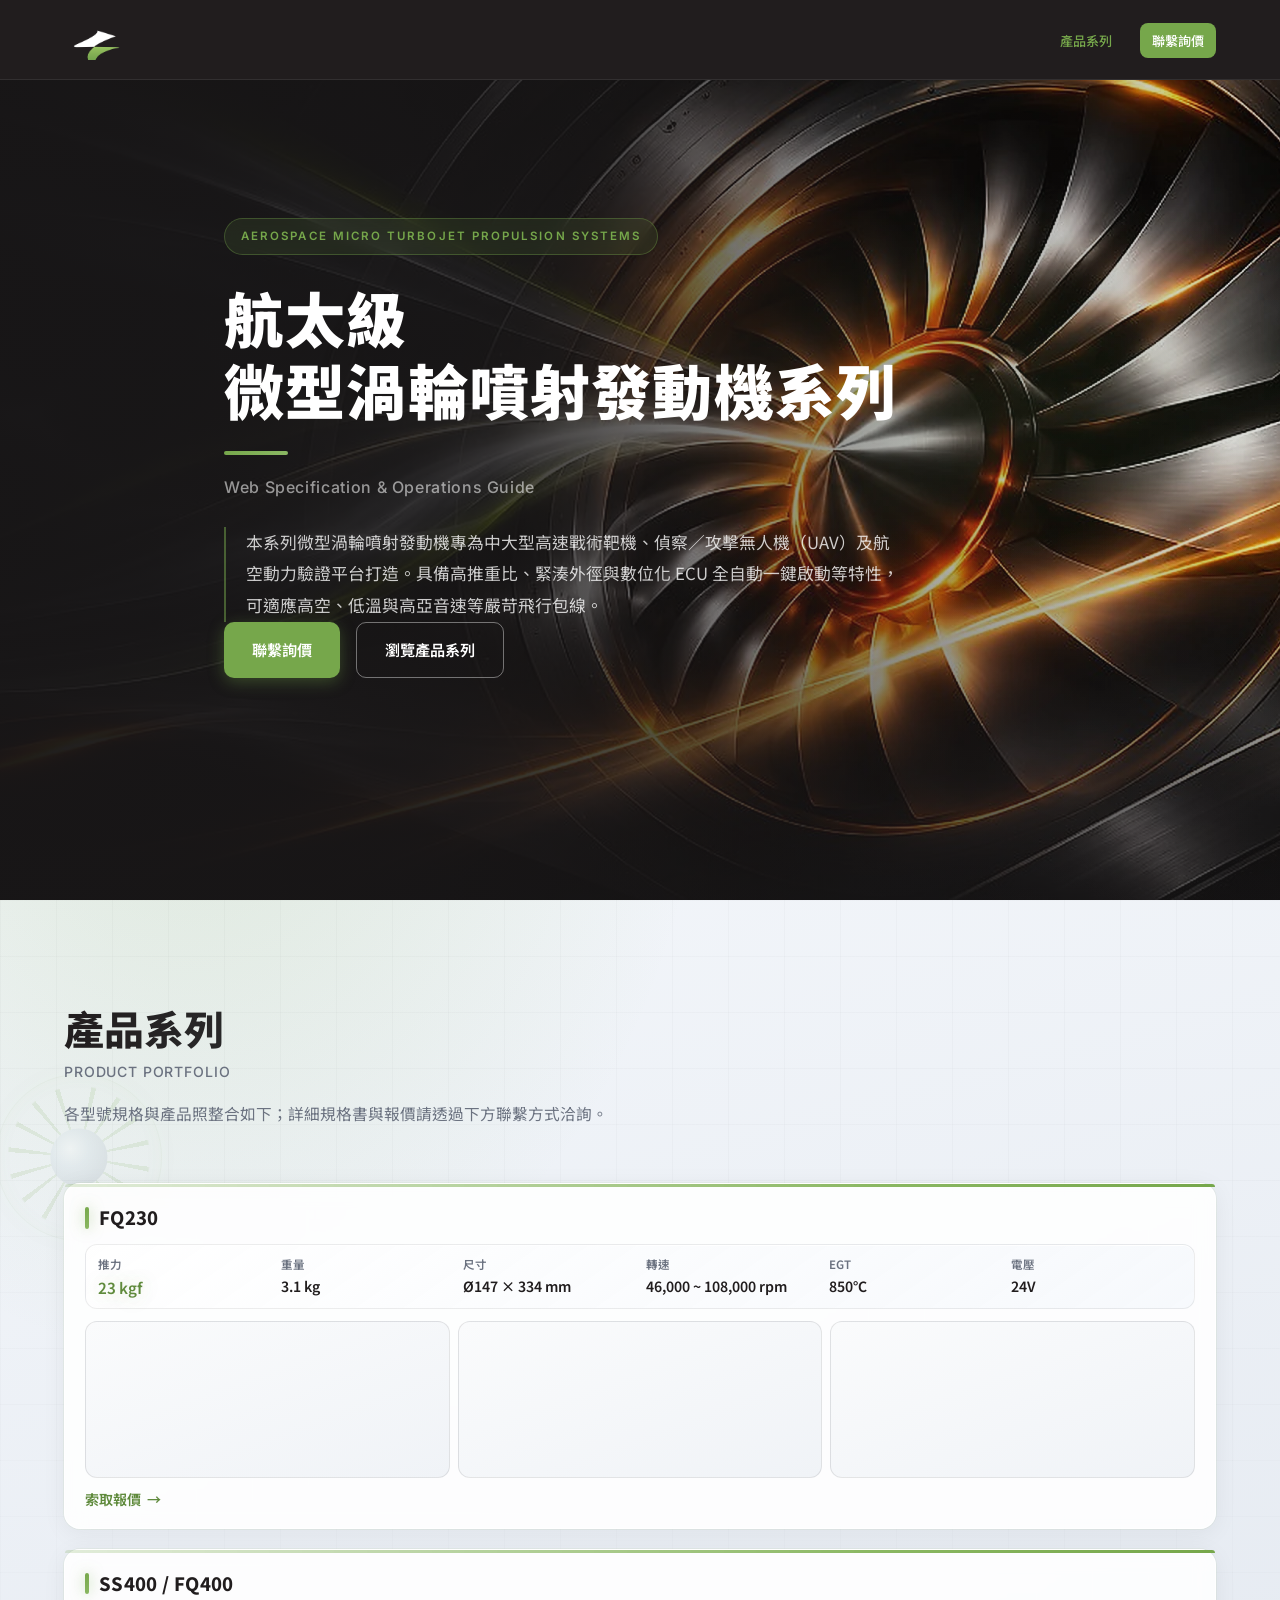
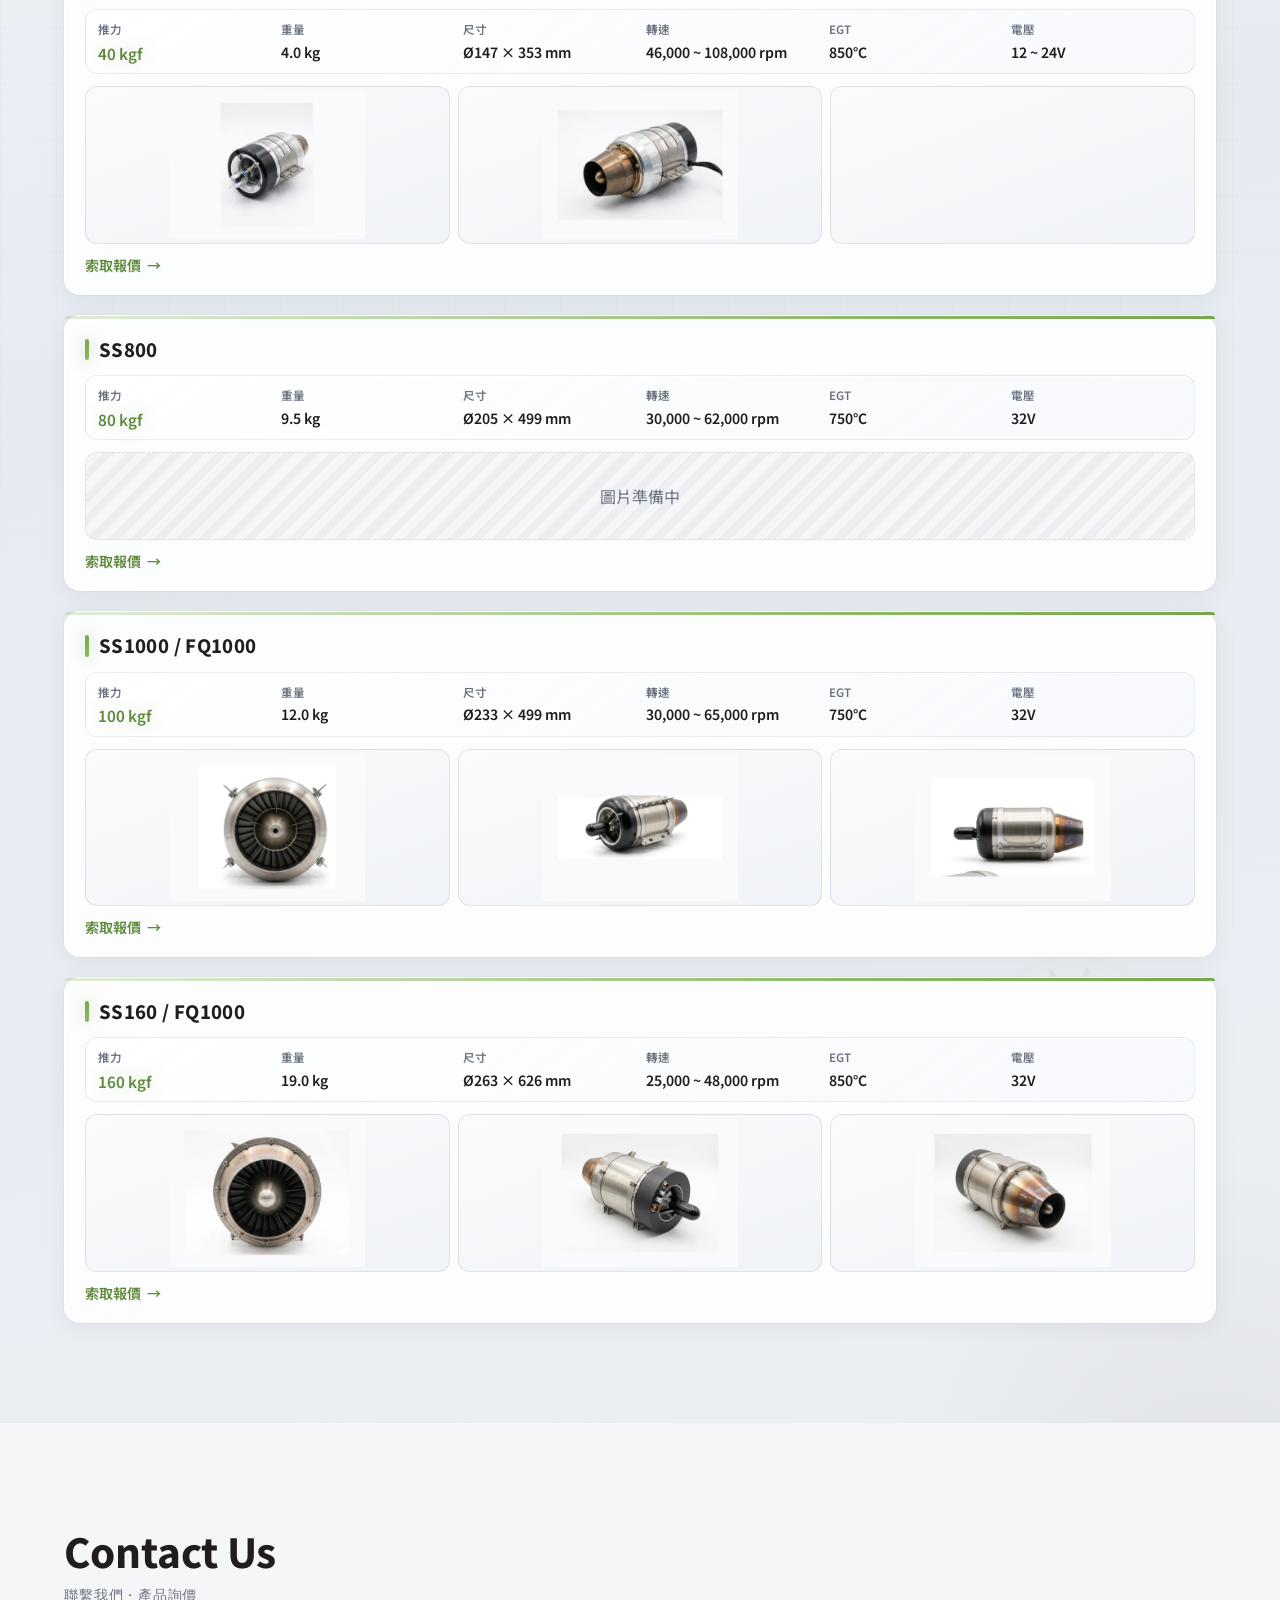
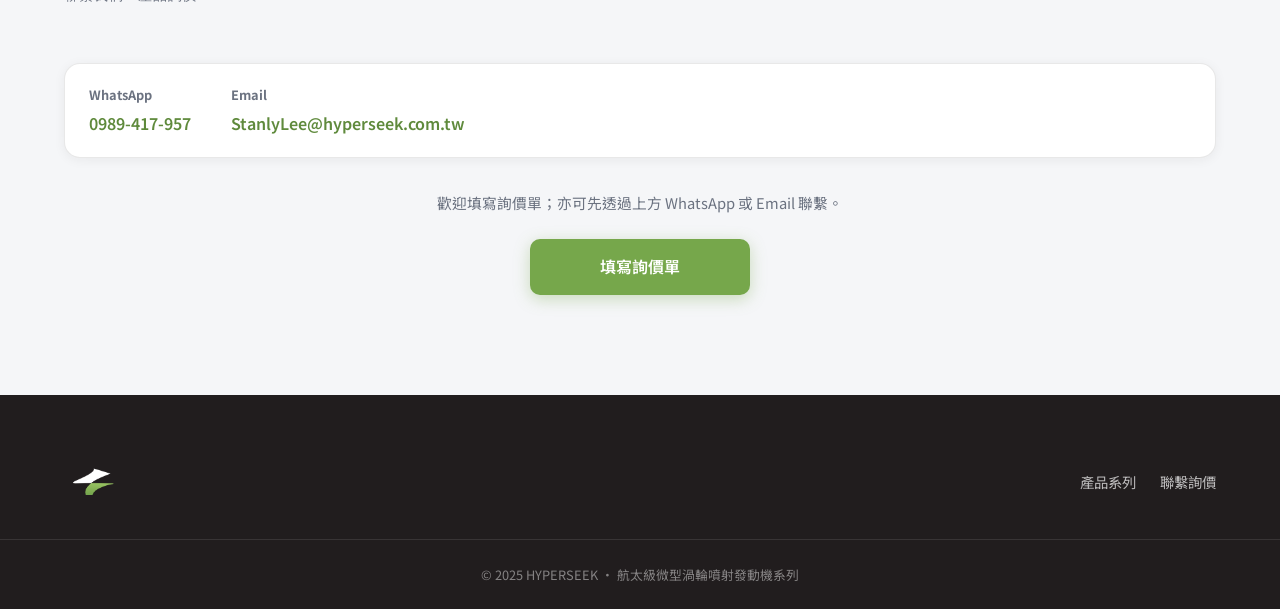
==== commit 56e4daf2: "聯繫區文案改為歡迎填寫詢價單 移除 Google 問卷用語，按鈕與提示文字一併改為詢價單。  Co-authored-by: Cursor <cursoragent@cursor.com>" ====
--- a/index.html
+++ b/index.html
@@ -183,15 +183,15 @@
           </li>
         </ul>
         <div class="contact__inquiry reveal">
-          <p class="contact__inquiry-note">提出詢價需求請填寫線上問卷（Google 表單）；亦可先透過上方 WhatsApp 或 Email 聯繫。</p>
+          <p class="contact__inquiry-note">歡迎填寫詢價單；亦可先透過上方 WhatsApp 或 Email 聯繫。</p>
           <a
             id="inquirySheetBtn"
             class="btn btn--primary contact__inquiry-btn"
             href="#"
             target="_blank"
             rel="noopener noreferrer"
-          >填寫詢價問卷</a>
-          <p id="inquirySheetPending" class="contact__inquiry-pending" hidden>問卷連結設定中，請稍後再試或改以電話／信箱洽詢。</p>
+          >填寫詢價單</a>
+          <p id="inquirySheetPending" class="contact__inquiry-pending" hidden>詢價單連結設定中，請稍後再試或改以電話／信箱洽詢。</p>
         </div>
       </div>
     </section>
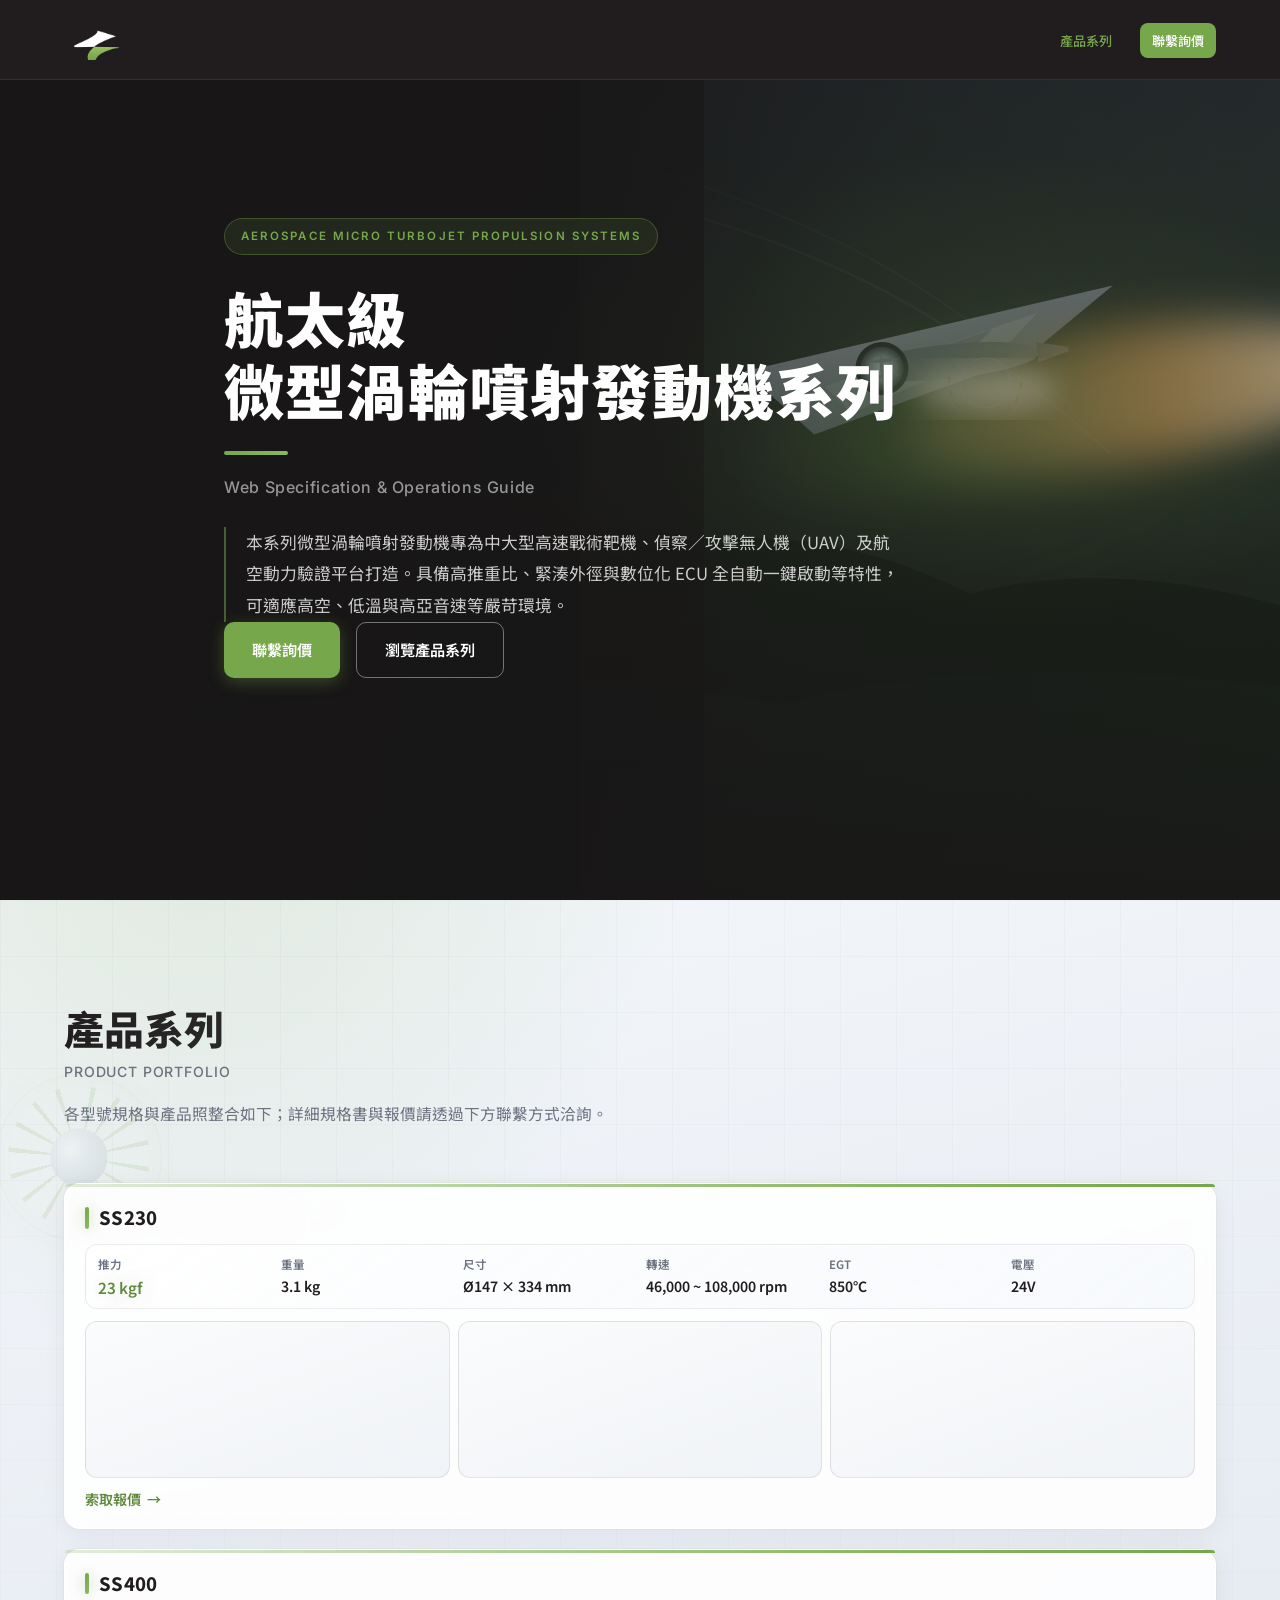
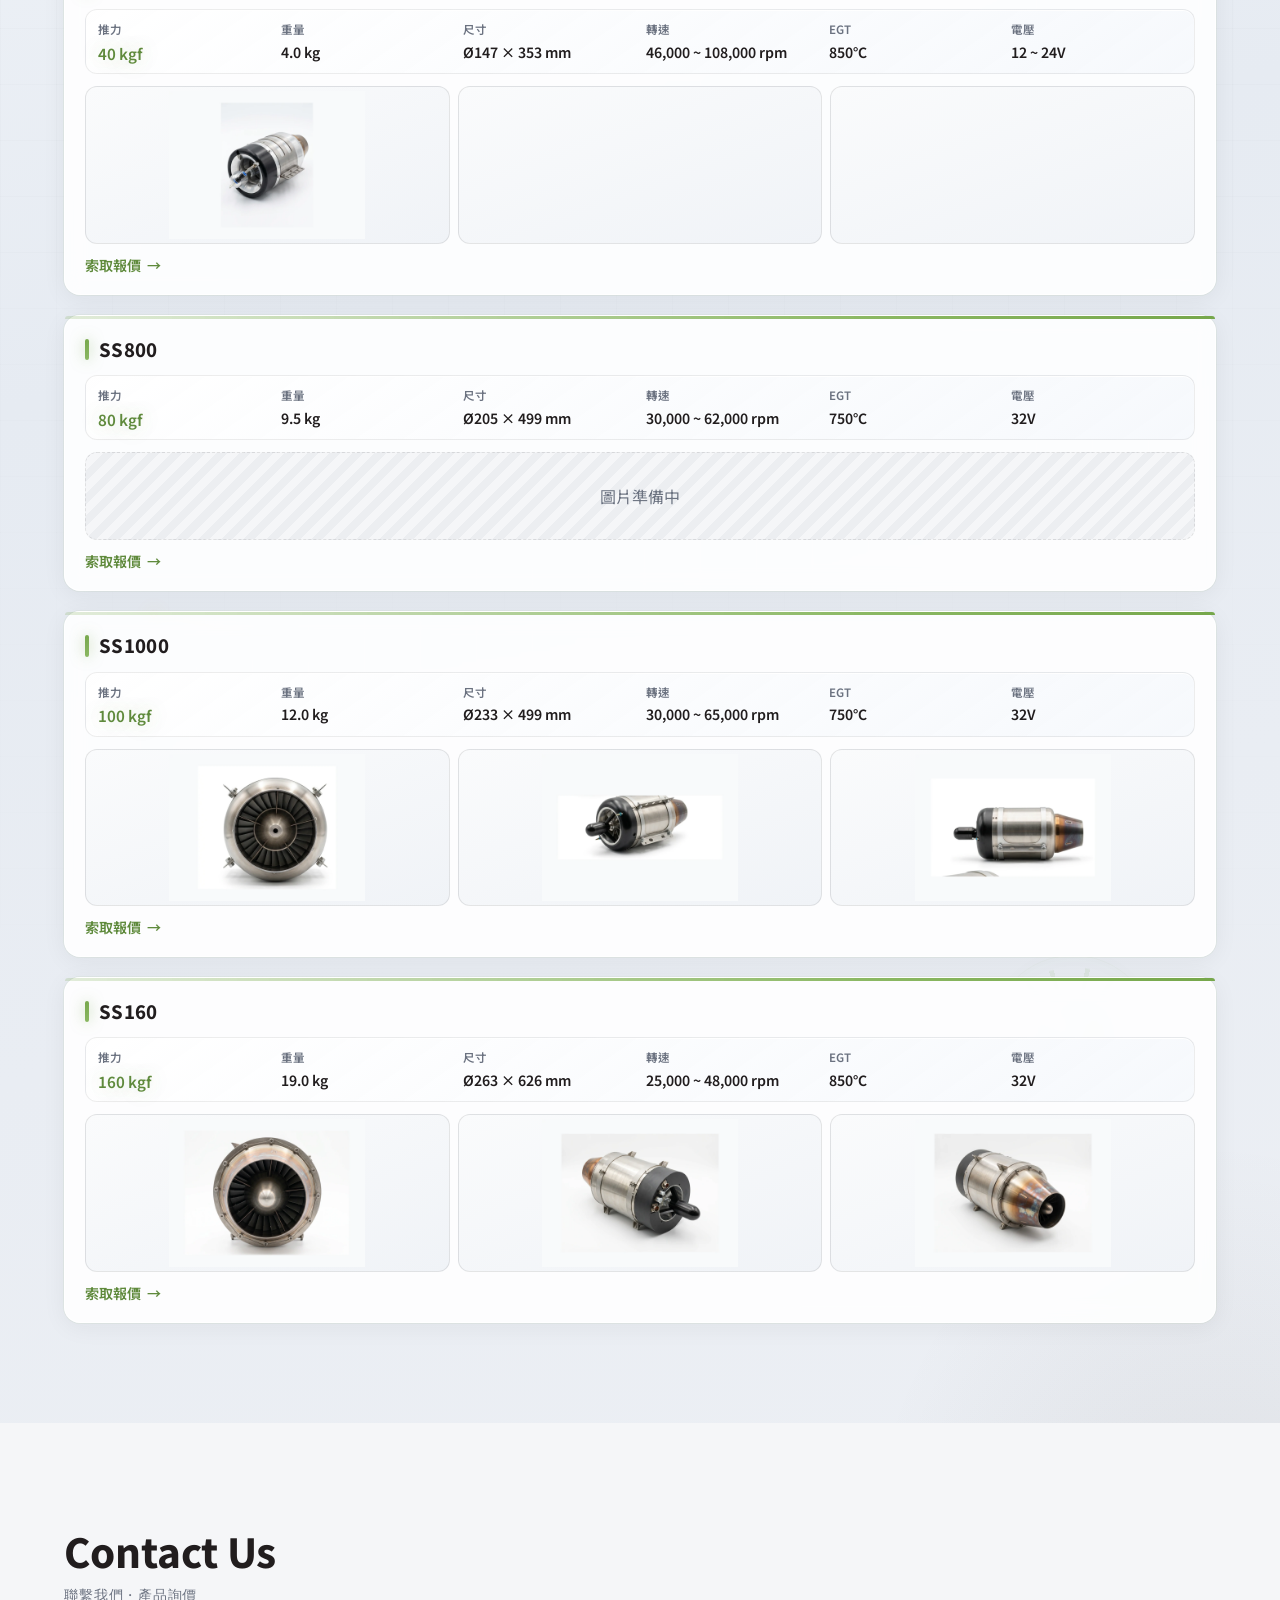
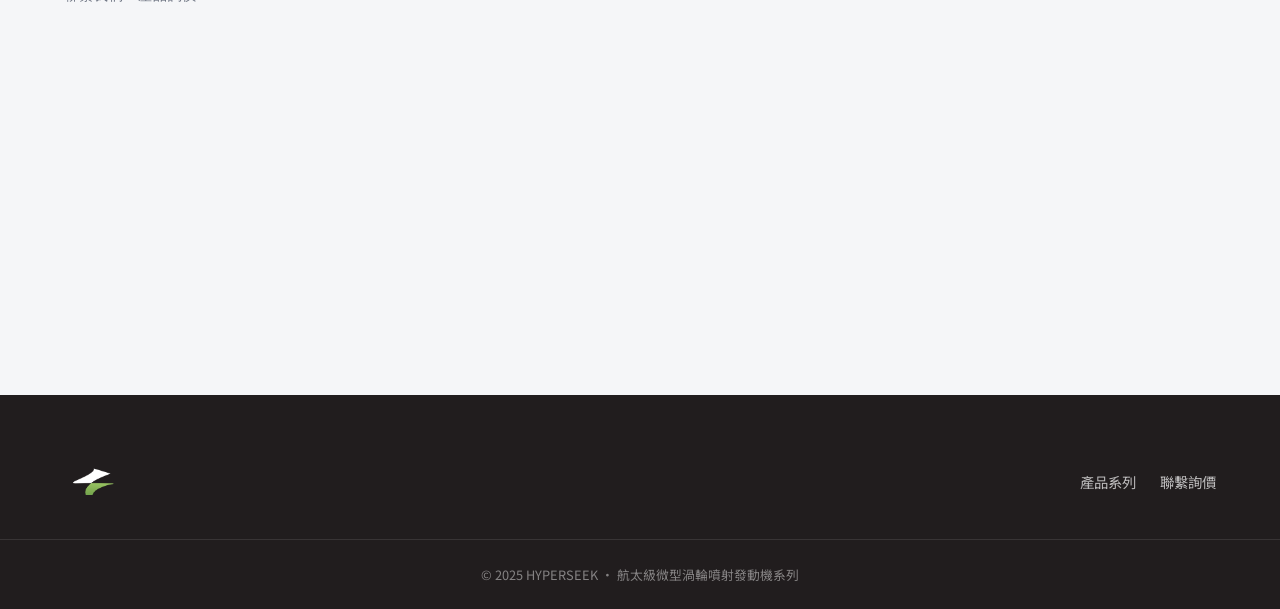
==== commit e9990204: "依客戶文件黃標更新 Hero、型號與聯絡文案 三角翼＋渦輪隱喻主視覺；移除「飛行包線」；型號改 SS 系列單一名稱。  Co-authored-by: Cursor <cursoragent@curs" ====
--- a/index.html
+++ b/index.html
@@ -27,13 +27,10 @@
   </header>
 
   <main>
-    <section class="hero hero--ref-v1" id="hero">
+    <section class="hero hero--ref-delta" id="hero">
       <div class="hero__bg" aria-hidden="true">
         <div class="hero__kv">
-          <picture>
-            <source type="image/webp" srcset="assets/images/hero-ref-v1-intake.webp">
-            <img class="hero__kv-img" src="assets/images/hero-ref-v1-intake.jpg" alt="" width="2048" height="1152" fetchpriority="high" decoding="async">
-          </picture>
+          <img class="hero__kv-img" src="assets/images/hero-kv-delta-turbine-metaphor.svg" alt="" width="2048" height="1152" fetchpriority="high" decoding="async">
         </div>
         <div class="hero__overlay"></div>
       </div>
@@ -46,7 +43,7 @@
         <div class="hero__rule" aria-hidden="true"></div>
         <p class="hero__subtitle">Web Specification &amp; Operations Guide</p>
         <p class="hero__desc">
-          本系列微型渦輪噴射發動機專為中大型高速戰術靶機、偵察／攻擊無人機（UAV）及航空動力驗證平台打造。具備高推重比、緊湊外徑與數位化 ECU 全自動一鍵啟動等特性，可適應高空、低溫與高亞音速等嚴苛飛行包線。
+          本系列微型渦輪噴射發動機專為中大型高速戰術靶機、偵察／攻擊無人機（UAV）及航空動力驗證平台打造。具備高推重比、緊湊外徑與數位化 ECU 全自動一鍵啟動等特性，可適應高空、低溫與高亞音速等嚴苛環境。
         </p>
         <div class="hero__actions">
           <a href="#contact" class="btn btn--primary">聯繫詢價</a>
@@ -77,7 +74,7 @@
         </div>
         <div class="product-series-list product-series-list--stagger reveal">
           <article class="product-series">
-            <h3 class="product-series__name">FQ230</h3>
+            <h3 class="product-series__name">SS230</h3>
             <dl class="product-series__specs">
               <div><dt>推力</dt><dd>23 kgf</dd></div>
               <div><dt>重量</dt><dd>3.1 kg</dd></div>
@@ -87,14 +84,14 @@
               <div><dt>電壓</dt><dd>24V</dd></div>
             </dl>
             <div class="product-series__gallery">
-              <img src="assets/images/products-display/fq230/photo-1.webp" alt="FQ230 產品照 1" width="960" height="720" loading="lazy" decoding="async">
-              <img src="assets/images/products-display/fq230/photo-2.webp" alt="FQ230 產品照 2" width="960" height="720" loading="lazy" decoding="async">
-              <img src="assets/images/products-display/fq230/photo-3.webp" alt="FQ230 產品照 3" width="960" height="720" loading="lazy" decoding="async">
-            </div>
-            <a href="#contact" class="product-series__cta">索取報價</a>
-          </article>
-          <article class="product-series">
-            <h3 class="product-series__name">SS400 / FQ400</h3>
+              <img src="assets/images/products-display/fq230/photo-1.webp" alt="SS230 產品照 1" width="960" height="720" loading="lazy" decoding="async">
+              <img src="assets/images/products-display/fq230/photo-2.webp" alt="SS230 產品照 2" width="960" height="720" loading="lazy" decoding="async">
+              <img src="assets/images/products-display/fq230/photo-3.webp" alt="SS230 產品照 3" width="960" height="720" loading="lazy" decoding="async">
+            </div>
+            <a href="#contact" class="product-series__cta">索取報價</a>
+          </article>
+          <article class="product-series">
+            <h3 class="product-series__name">SS400</h3>
             <dl class="product-series__specs">
               <div><dt>推力</dt><dd>40 kgf</dd></div>
               <div><dt>重量</dt><dd>4.0 kg</dd></div>
@@ -104,9 +101,9 @@
               <div><dt>電壓</dt><dd>12 ~ 24V</dd></div>
             </dl>
             <div class="product-series__gallery">
-              <img src="assets/images/products-display/ss400-fq400/photo-1.webp" alt="SS400 / FQ400 產品照 1" width="960" height="720" loading="lazy" decoding="async">
-              <img src="assets/images/products-display/ss400-fq400/photo-2.webp" alt="SS400 / FQ400 產品照 2" width="960" height="720" loading="lazy" decoding="async">
-              <img src="assets/images/products-display/ss400-fq400/photo-3.webp" alt="SS400 / FQ400 產品照 3" width="960" height="720" loading="lazy" decoding="async">
+              <img src="assets/images/products-display/ss400-fq400/photo-1.webp" alt="SS400 產品照 1" width="960" height="720" loading="lazy" decoding="async">
+              <img src="assets/images/products-display/ss400-fq400/photo-2.webp" alt="SS400 產品照 2" width="960" height="720" loading="lazy" decoding="async">
+              <img src="assets/images/products-display/ss400-fq400/photo-3.webp" alt="SS400 產品照 3" width="960" height="720" loading="lazy" decoding="async">
             </div>
             <a href="#contact" class="product-series__cta">索取報價</a>
           </article>
@@ -124,7 +121,7 @@
             <a href="#contact" class="product-series__cta">索取報價</a>
           </article>
           <article class="product-series">
-            <h3 class="product-series__name">SS1000 / FQ1000</h3>
+            <h3 class="product-series__name">SS1000</h3>
             <dl class="product-series__specs">
               <div><dt>推力</dt><dd>100 kgf</dd></div>
               <div><dt>重量</dt><dd>12.0 kg</dd></div>
@@ -134,14 +131,14 @@
               <div><dt>電壓</dt><dd>32V</dd></div>
             </dl>
             <div class="product-series__gallery">
-              <img src="assets/images/products-display/ss1000-fq1000/photo-1.webp" alt="SS1000 / FQ1000 產品照 1" width="960" height="720" loading="lazy" decoding="async">
-              <img src="assets/images/products-display/ss1000-fq1000/photo-2.webp" alt="SS1000 / FQ1000 產品照 2" width="960" height="720" loading="lazy" decoding="async">
-              <img src="assets/images/products-display/ss1000-fq1000/photo-3.webp" alt="SS1000 / FQ1000 產品照 3" width="960" height="720" loading="lazy" decoding="async">
-            </div>
-            <a href="#contact" class="product-series__cta">索取報價</a>
-          </article>
-          <article class="product-series">
-            <h3 class="product-series__name">SS160 / FQ1000</h3>
+              <img src="assets/images/products-display/ss1000-fq1000/photo-1.webp" alt="SS1000 產品照 1" width="960" height="720" loading="lazy" decoding="async">
+              <img src="assets/images/products-display/ss1000-fq1000/photo-2.webp" alt="SS1000 產品照 2" width="960" height="720" loading="lazy" decoding="async">
+              <img src="assets/images/products-display/ss1000-fq1000/photo-3.webp" alt="SS1000 產品照 3" width="960" height="720" loading="lazy" decoding="async">
+            </div>
+            <a href="#contact" class="product-series__cta">索取報價</a>
+          </article>
+          <article class="product-series">
+            <h3 class="product-series__name">SS160</h3>
             <dl class="product-series__specs">
               <div><dt>推力</dt><dd>160 kgf</dd></div>
               <div><dt>重量</dt><dd>19.0 kg</dd></div>
@@ -153,10 +150,10 @@
             <div class="product-series__gallery">
               <picture class="product-series__shot">
                 <source type="image/webp" srcset="assets/images/products-display/ss1600-fq1600/photo-1.webp">
-                <img src="assets/images/products-display/ss1600-fq1600/photo-1.jpg" alt="SS160 / FQ1000 產品照 1" width="960" height="720" loading="lazy" decoding="async">
+                <img src="assets/images/products-display/ss1600-fq1600/photo-1.jpg" alt="SS160 產品照 1" width="960" height="720" loading="lazy" decoding="async">
               </picture>
-              <img src="assets/images/products-display/ss1600-fq1600/photo-2.webp" alt="SS160 / FQ1000 產品照 2" width="960" height="720" loading="lazy" decoding="async">
-              <img src="assets/images/products-display/ss1600-fq1600/photo-3.webp" alt="SS160 / FQ1000 產品照 3" width="960" height="720" loading="lazy" decoding="async">
+              <img src="assets/images/products-display/ss1600-fq1600/photo-2.webp" alt="SS160 產品照 2" width="960" height="720" loading="lazy" decoding="async">
+              <img src="assets/images/products-display/ss1600-fq1600/photo-3.webp" alt="SS160 產品照 3" width="960" height="720" loading="lazy" decoding="async">
             </div>
             <a href="#contact" class="product-series__cta">索取報價</a>
           </article>
@@ -175,7 +172,7 @@
         <ul class="contact-channels reveal">
           <li>
             <strong>WhatsApp</strong>
-            <a href="https://wa.me/886989417957" target="_blank" rel="noopener noreferrer">0989-417-957</a>
+            <a href="https://wa.me/886989417957" target="_blank" rel="noopener noreferrer">+886-989-417-957</a>
           </li>
           <li>
             <strong>Email</strong>
--- a/styles.css
+++ b/styles.css
@@ -292,6 +292,14 @@
 }
 
 .hero--ref-v3 .hero__kv-img { object-position: 52% 45%; }
+.hero--ref-delta .hero__kv-img { object-position: 68% 42%; }
+.hero--ref-delta .hero__overlay {
+  background:
+    linear-gradient(102deg, rgba(24, 22, 23, 0.96) 0%, rgba(24, 22, 23, 0.88) 36%, rgba(24, 22, 23, 0.4) 62%, rgba(24, 22, 23, 0.08) 100%),
+    linear-gradient(to top, rgba(24, 22, 23, 0.78) 0%, transparent 45%),
+    radial-gradient(ellipse 48% 40% at 74% 44%, rgba(118, 167, 75, 0.14) 0%, transparent 68%);
+}
+
 .hero--ref-v3 .hero__overlay {
   background:
     linear-gradient(108deg, rgba(22, 20, 20, 0.95) 0%, rgba(22, 20, 20, 0.78) 38%, rgba(22, 20, 20, 0.32) 64%, rgba(22, 20, 20, 0.06) 100%),
@@ -302,13 +310,15 @@
 @media (max-width: 768px) {
   .hero--ref-v1 .hero__kv-img,
   .hero--ref-v2 .hero__kv-img,
-  .hero--ref-v3 .hero__kv-img {
+  .hero--ref-v3 .hero__kv-img,
+  .hero--ref-delta .hero__kv-img {
     object-position: 75% center;
   }
 
   .hero--ref-v1 .hero__overlay,
   .hero--ref-v2 .hero__overlay,
-  .hero--ref-v3 .hero__overlay {
+  .hero--ref-v3 .hero__overlay,
+  .hero--ref-delta .hero__overlay {
     background:
       linear-gradient(180deg, rgba(24, 22, 23, 0.94) 0%, rgba(24, 22, 23, 0.9) 100%);
   }
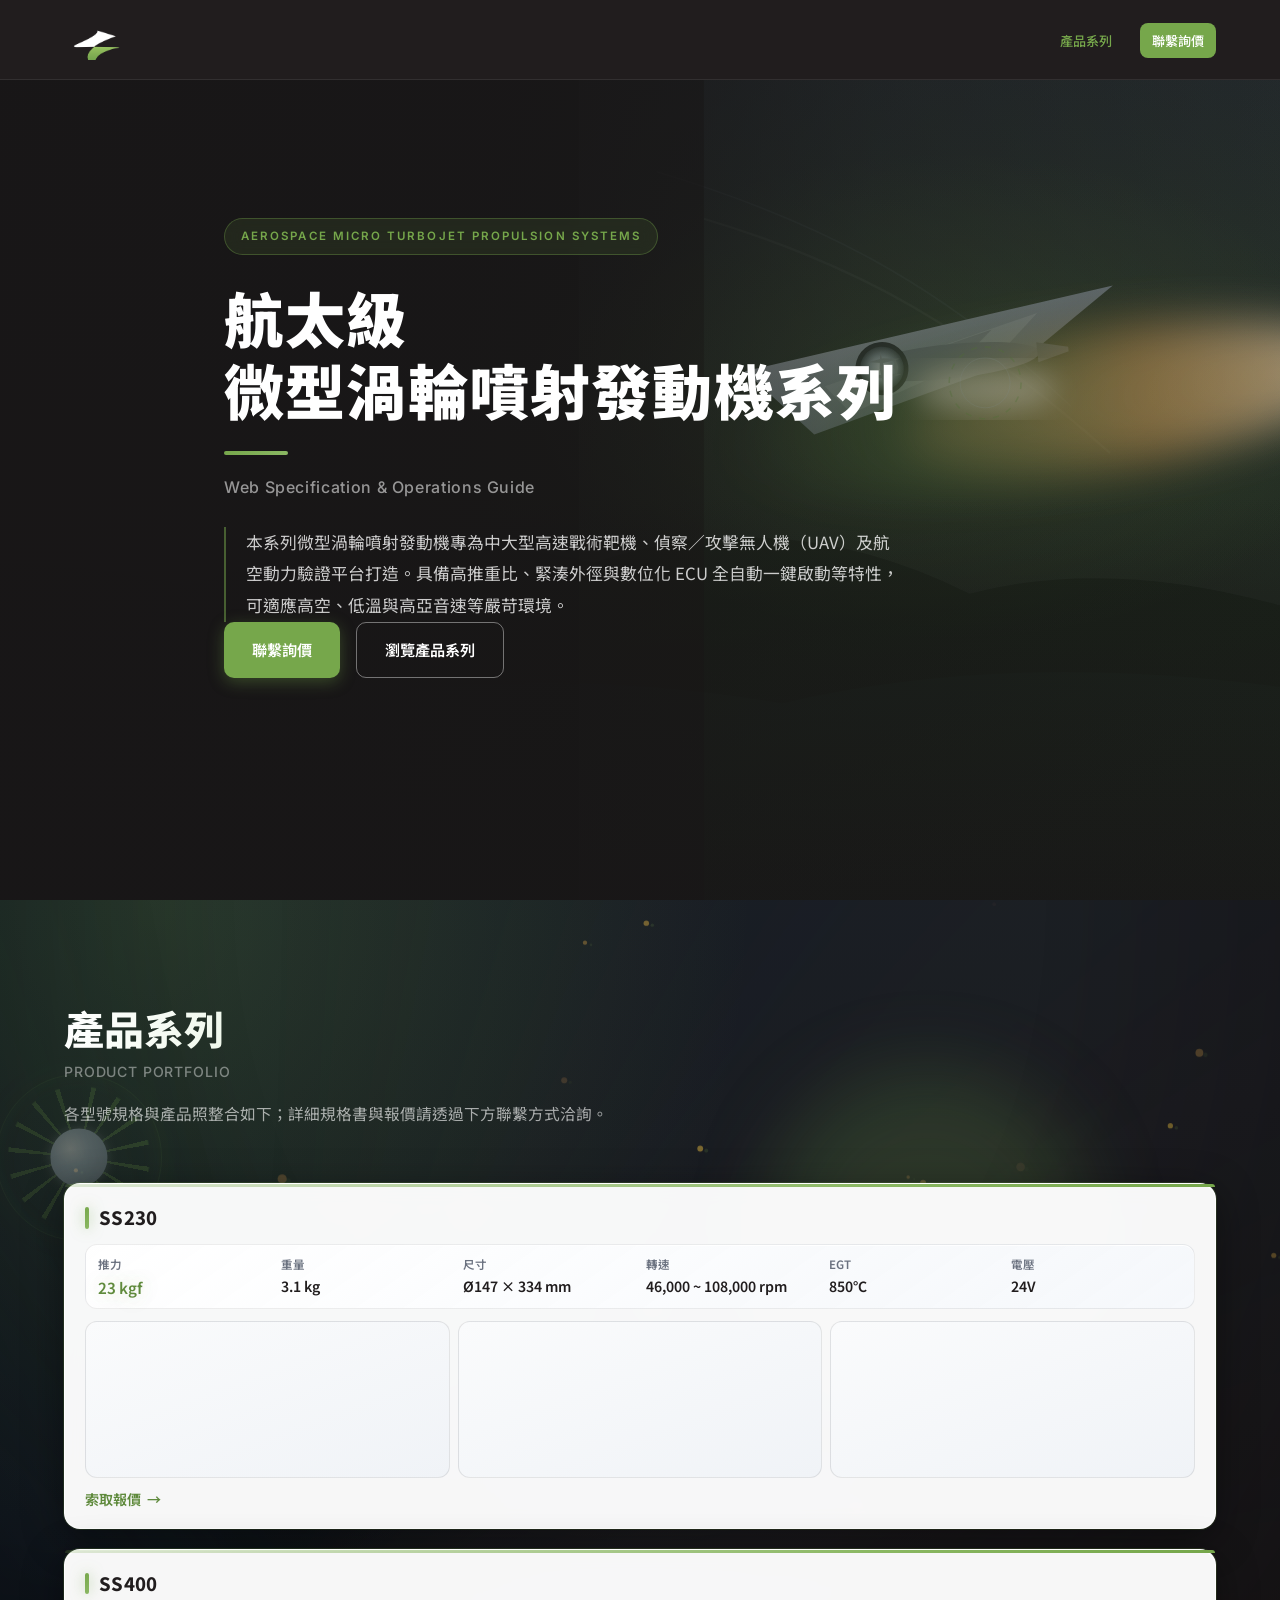
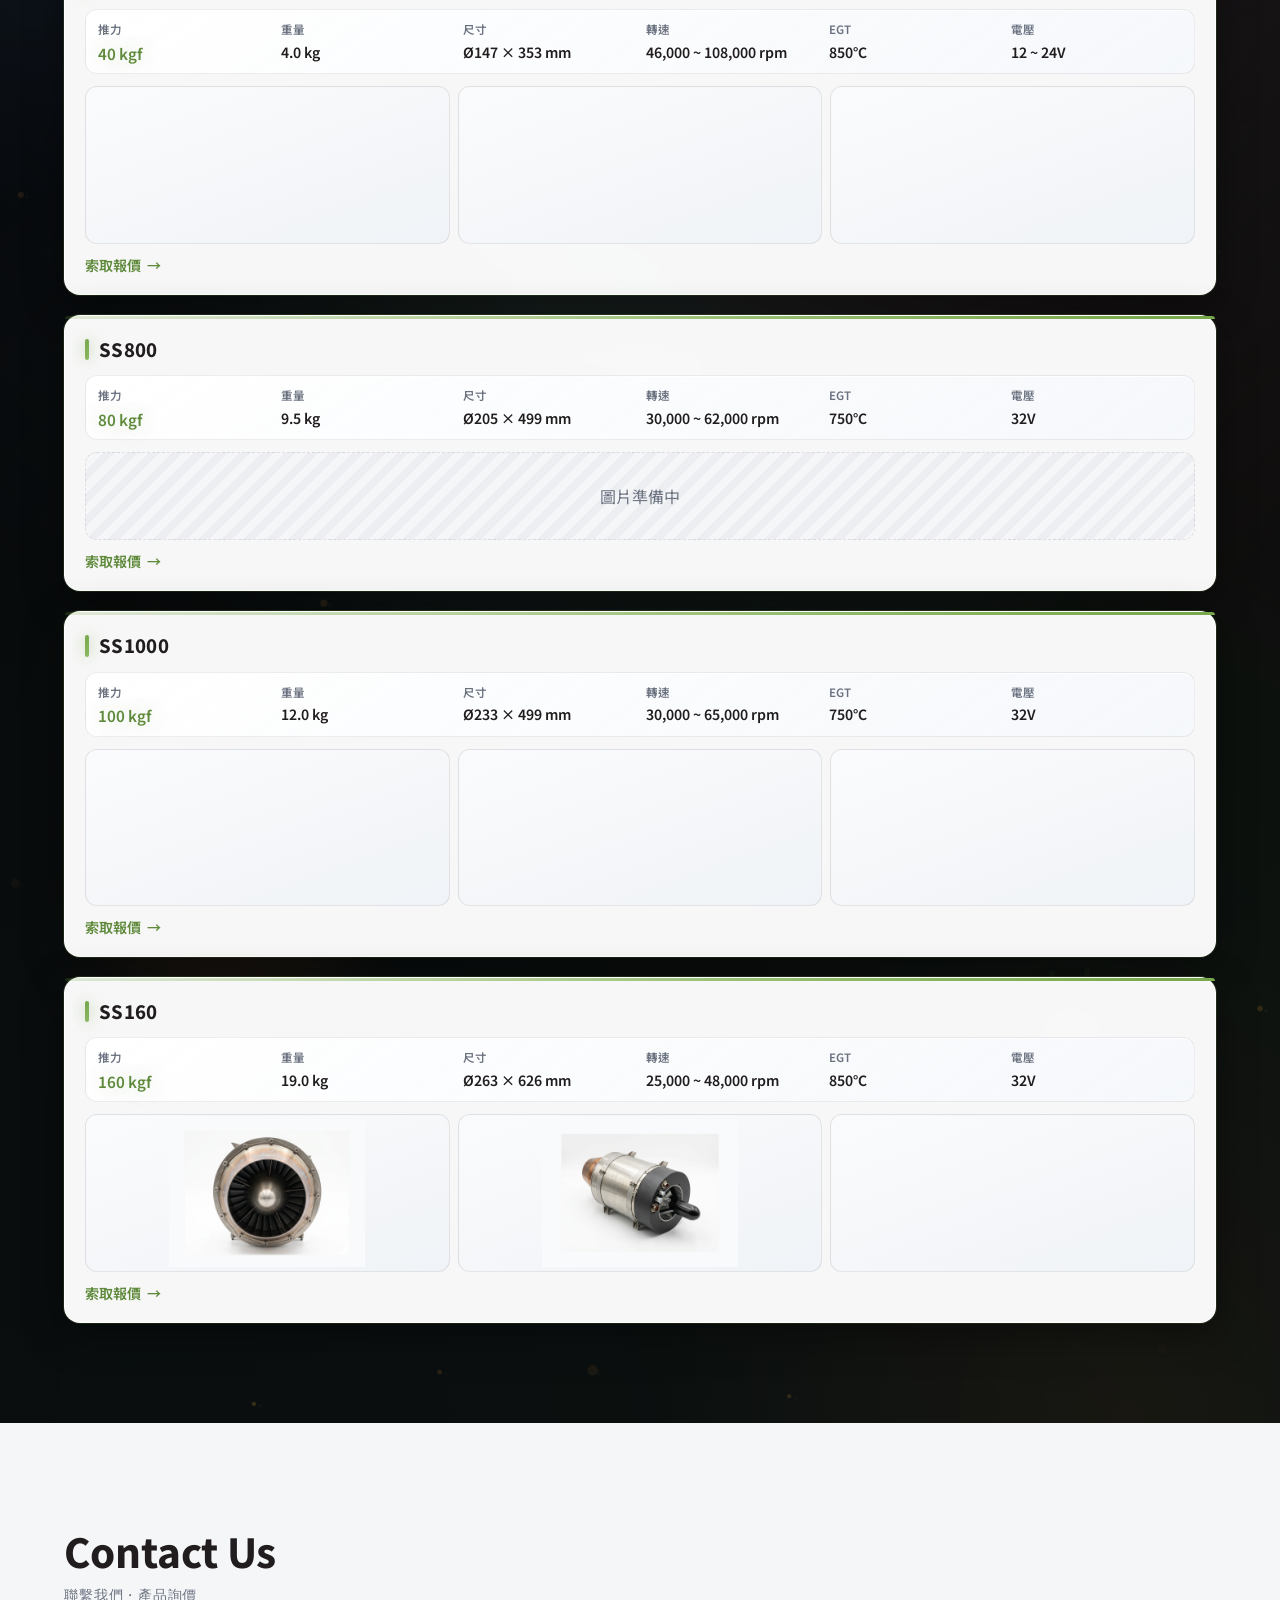
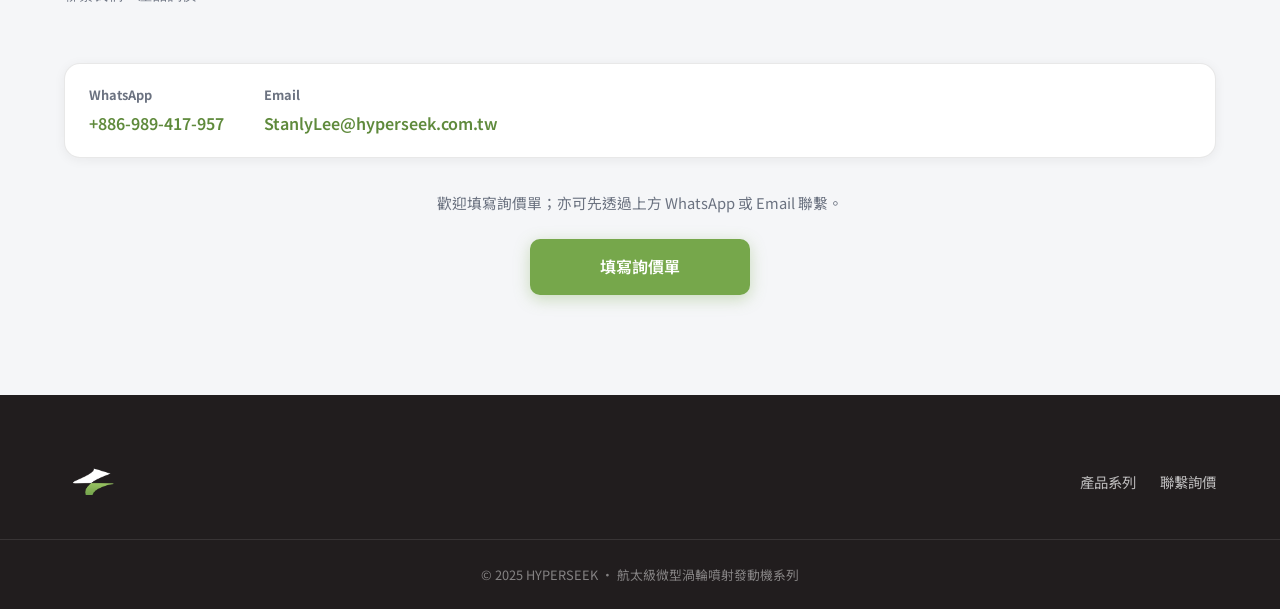
==== commit 602a34b9: "產品區改深色 HUD 背景與動態光效 極光、透視網格、光球與全幅尾焰，白卡片對比加深以維持可讀性。  Co-authored-by: Cursor <cursoragent@cursor.com>" ====
--- a/index.html
+++ b/index.html
@@ -54,6 +54,10 @@
 
     <section class="section specs" id="specs">
       <div class="specs-ambient" aria-hidden="true">
+        <div class="specs-ambient__aurora"></div>
+        <div class="specs-ambient__hud-grid"></div>
+        <div class="specs-ambient__orb specs-ambient__orb--a"></div>
+        <div class="specs-ambient__orb specs-ambient__orb--b"></div>
         <div class="specs-ambient__turbine specs-ambient__turbine--tl">
           <span class="specs-ambient__hub"></span>
         </div>
--- a/styles.css
+++ b/styles.css
@@ -572,7 +572,7 @@
 .specs {
   position: relative;
   isolation: isolate;
-  background: #e9edf3;
+  background: #0c1016;
   overflow: hidden;
 }
 
@@ -582,10 +582,12 @@
   inset: 0;
   z-index: 0;
   background:
-    radial-gradient(ellipse 70% 55% at 15% -10%, rgba(118, 167, 75, 0.18), transparent 58%),
-    radial-gradient(ellipse 55% 45% at 95% 110%, rgba(33, 29, 30, 0.08), transparent 52%),
-    linear-gradient(165deg, #f3f6fa 0%, #e6ebf2 45%, #eceff4 100%);
+    radial-gradient(ellipse 85% 60% at 12% 0%, rgba(118, 167, 75, 0.22), transparent 55%),
+    radial-gradient(ellipse 70% 50% at 88% 100%, rgba(255, 150, 80, 0.12), transparent 52%),
+    radial-gradient(ellipse 50% 40% at 50% 50%, rgba(90, 120, 180, 0.08), transparent 70%),
+    linear-gradient(175deg, #141b24 0%, #0e1218 42%, #121820 100%);
   pointer-events: none;
+  animation: specs-bg-shift 18s ease-in-out infinite alternate;
 }
 
 .specs::after {
@@ -593,13 +595,13 @@
   position: absolute;
   inset: 0;
   z-index: 0;
-  background-image:
-    linear-gradient(rgba(33, 29, 30, 0.035) 1px, transparent 1px),
-    linear-gradient(90deg, rgba(33, 29, 30, 0.035) 1px, transparent 1px);
-  background-size: 56px 56px;
-  mask-image: linear-gradient(180deg, #000 0%, transparent 92%);
+  background: radial-gradient(ellipse 90% 70% at 50% 0%, transparent 35%, rgba(0, 0, 0, 0.55) 100%);
   pointer-events: none;
-  opacity: 0.65;
+}
+
+@keyframes specs-bg-shift {
+  0% { filter: hue-rotate(0deg) brightness(1); }
+  100% { filter: hue-rotate(8deg) brightness(1.05); }
 }
 
 .specs > .container {
@@ -616,13 +618,77 @@
   pointer-events: none;
 }
 
+.specs-ambient__aurora {
+  position: absolute;
+  inset: -20%;
+  background:
+    conic-gradient(from 120deg at 30% 40%, rgba(118, 167, 75, 0.18), transparent 35%, rgba(100, 160, 220, 0.08), transparent 65%, rgba(255, 160, 90, 0.12));
+  filter: blur(48px);
+  opacity: 0.75;
+  animation: specs-aurora-drift 22s ease-in-out infinite alternate;
+}
+
+@keyframes specs-aurora-drift {
+  0% { transform: translate(-3%, -2%) rotate(0deg) scale(1); }
+  100% { transform: translate(4%, 3%) rotate(12deg) scale(1.08); }
+}
+
+.specs-ambient__hud-grid {
+  position: absolute;
+  left: -10%;
+  right: -10%;
+  bottom: -30%;
+  height: 72%;
+  transform: perspective(520px) rotateX(62deg);
+  transform-origin: center bottom;
+  background-image:
+    linear-gradient(rgba(118, 167, 75, 0.22) 1px, transparent 1px),
+    linear-gradient(90deg, rgba(118, 167, 75, 0.14) 1px, transparent 1px);
+  background-size: 48px 48px;
+  mask-image: linear-gradient(to top, #000 0%, transparent 85%);
+  animation: specs-grid-scroll 16s linear infinite;
+}
+
+@keyframes specs-grid-scroll {
+  0% { background-position: 0 0; }
+  100% { background-position: 0 48px; }
+}
+
+.specs-ambient__orb {
+  position: absolute;
+  border-radius: 50%;
+  filter: blur(40px);
+  animation: specs-orb-pulse 9s ease-in-out infinite alternate;
+}
+
+.specs-ambient__orb--a {
+  top: 8%;
+  right: 15%;
+  width: min(36vw, 320px);
+  height: min(36vw, 320px);
+  background: rgba(118, 167, 75, 0.2);
+}
+
+.specs-ambient__orb--b {
+  bottom: 18%;
+  left: 8%;
+  width: min(28vw, 240px);
+  height: min(28vw, 240px);
+  background: rgba(255, 140, 70, 0.14);
+  animation-delay: -4s;
+}
+
+@keyframes specs-orb-pulse {
+  0% { opacity: 0.55; transform: scale(0.92); }
+  100% { opacity: 1; transform: scale(1.08); }
+}
+
 .specs-ambient__plume {
   position: absolute;
-  right: -8%;
-  bottom: -6%;
-  width: min(58vw, 520px);
-  height: min(45vw, 380px);
-  opacity: 0.55;
+  inset: 0;
+  width: 100%;
+  height: 100%;
+  opacity: 0.65;
   mix-blend-mode: screen;
 }
 
@@ -631,7 +697,7 @@
   width: clamp(140px, 22vw, 260px);
   aspect-ratio: 1;
   border-radius: 50%;
-  opacity: 0.22;
+  opacity: 0.38;
 }
 
 .specs-ambient__turbine::before,
@@ -671,7 +737,7 @@
 .specs-ambient__turbine--br {
   bottom: 12%;
   right: 6%;
-  opacity: 0.16;
+  opacity: 0.28;
 }
 
 .specs-ambient__turbine--br::before {
@@ -709,7 +775,7 @@
     transparent 100%
   );
   filter: blur(0.4px);
-  opacity: 0.35;
+  opacity: 0.55;
   transform-origin: left center;
 }
 
@@ -762,10 +828,18 @@
 }
 
 .specs .section__title {
-  background: linear-gradient(120deg, #211d1e 0%, #3d4544 55%, #5f8a3c 100%);
+  background: linear-gradient(115deg, #ffffff 0%, #d8eed0 38%, #8bb863 72%, #6fa84a 100%);
   -webkit-background-clip: text;
   background-clip: text;
   color: transparent;
+}
+
+.specs .section__subtitle {
+  color: rgba(255, 255, 255, 0.42);
+}
+
+.specs .section__header--doc .section__desc {
+  color: rgba(255, 255, 255, 0.62);
 }
 
 .profiles {
@@ -2009,6 +2083,21 @@
     0 16px 40px rgba(33, 29, 30, 0.1),
     0 0 0 1px rgba(118, 167, 75, 0.18),
     0 0 32px rgba(118, 167, 75, 0.12);
+}
+
+.specs .product-series {
+  background: rgba(255, 255, 255, 0.97);
+  box-shadow:
+    0 10px 40px rgba(0, 0, 0, 0.42),
+    0 0 0 1px rgba(118, 167, 75, 0.22),
+    inset 0 1px 0 rgba(255, 255, 255, 0.9);
+}
+
+.specs .product-series:hover {
+  box-shadow:
+    0 22px 56px rgba(0, 0, 0, 0.5),
+    0 0 0 1px rgba(118, 167, 75, 0.42),
+    0 0 52px rgba(118, 167, 75, 0.2);
 }
 
 .product-series::before {
@@ -2436,7 +2525,11 @@
   }
 
   .specs-ambient__turbine::before,
-  .specs-ambient__rocket {
+  .specs-ambient__rocket,
+  .specs::before,
+  .specs-ambient__aurora,
+  .specs-ambient__hud-grid,
+  .specs-ambient__orb {
     animation: none;
   }
 
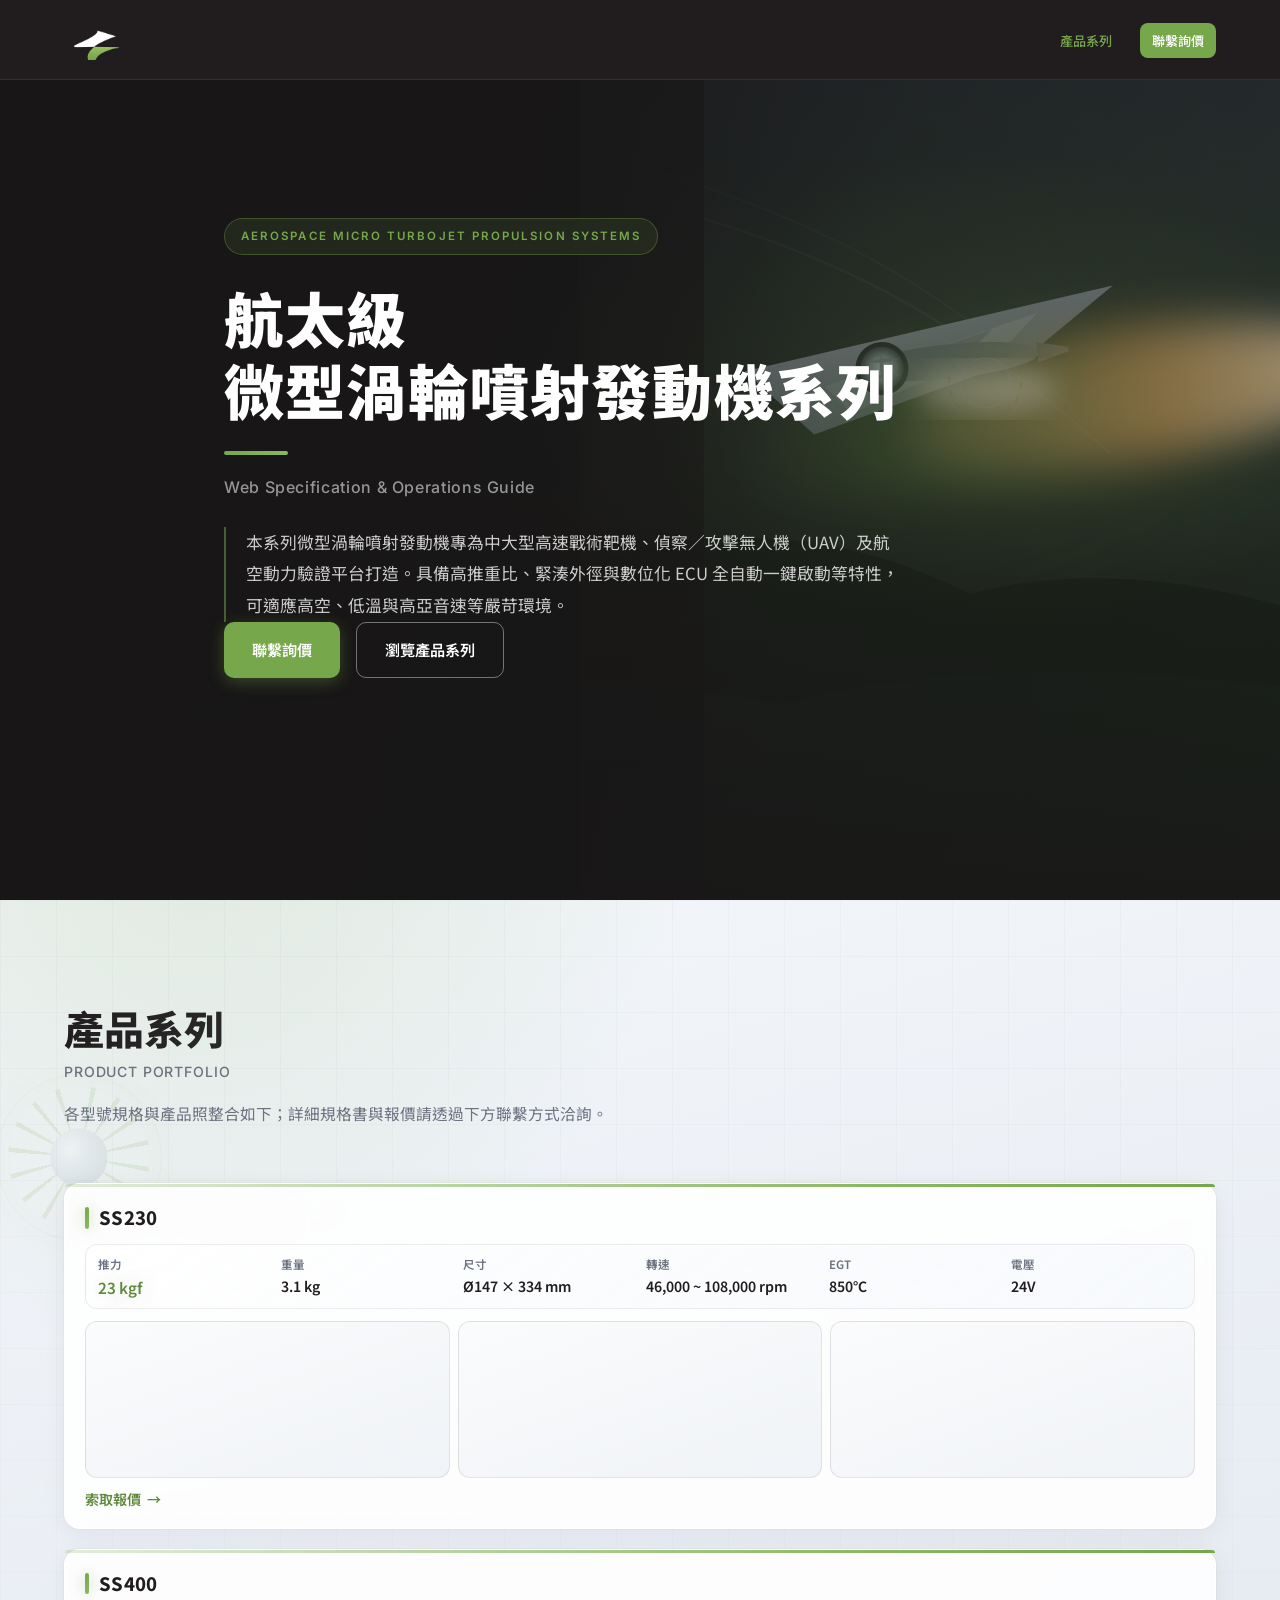
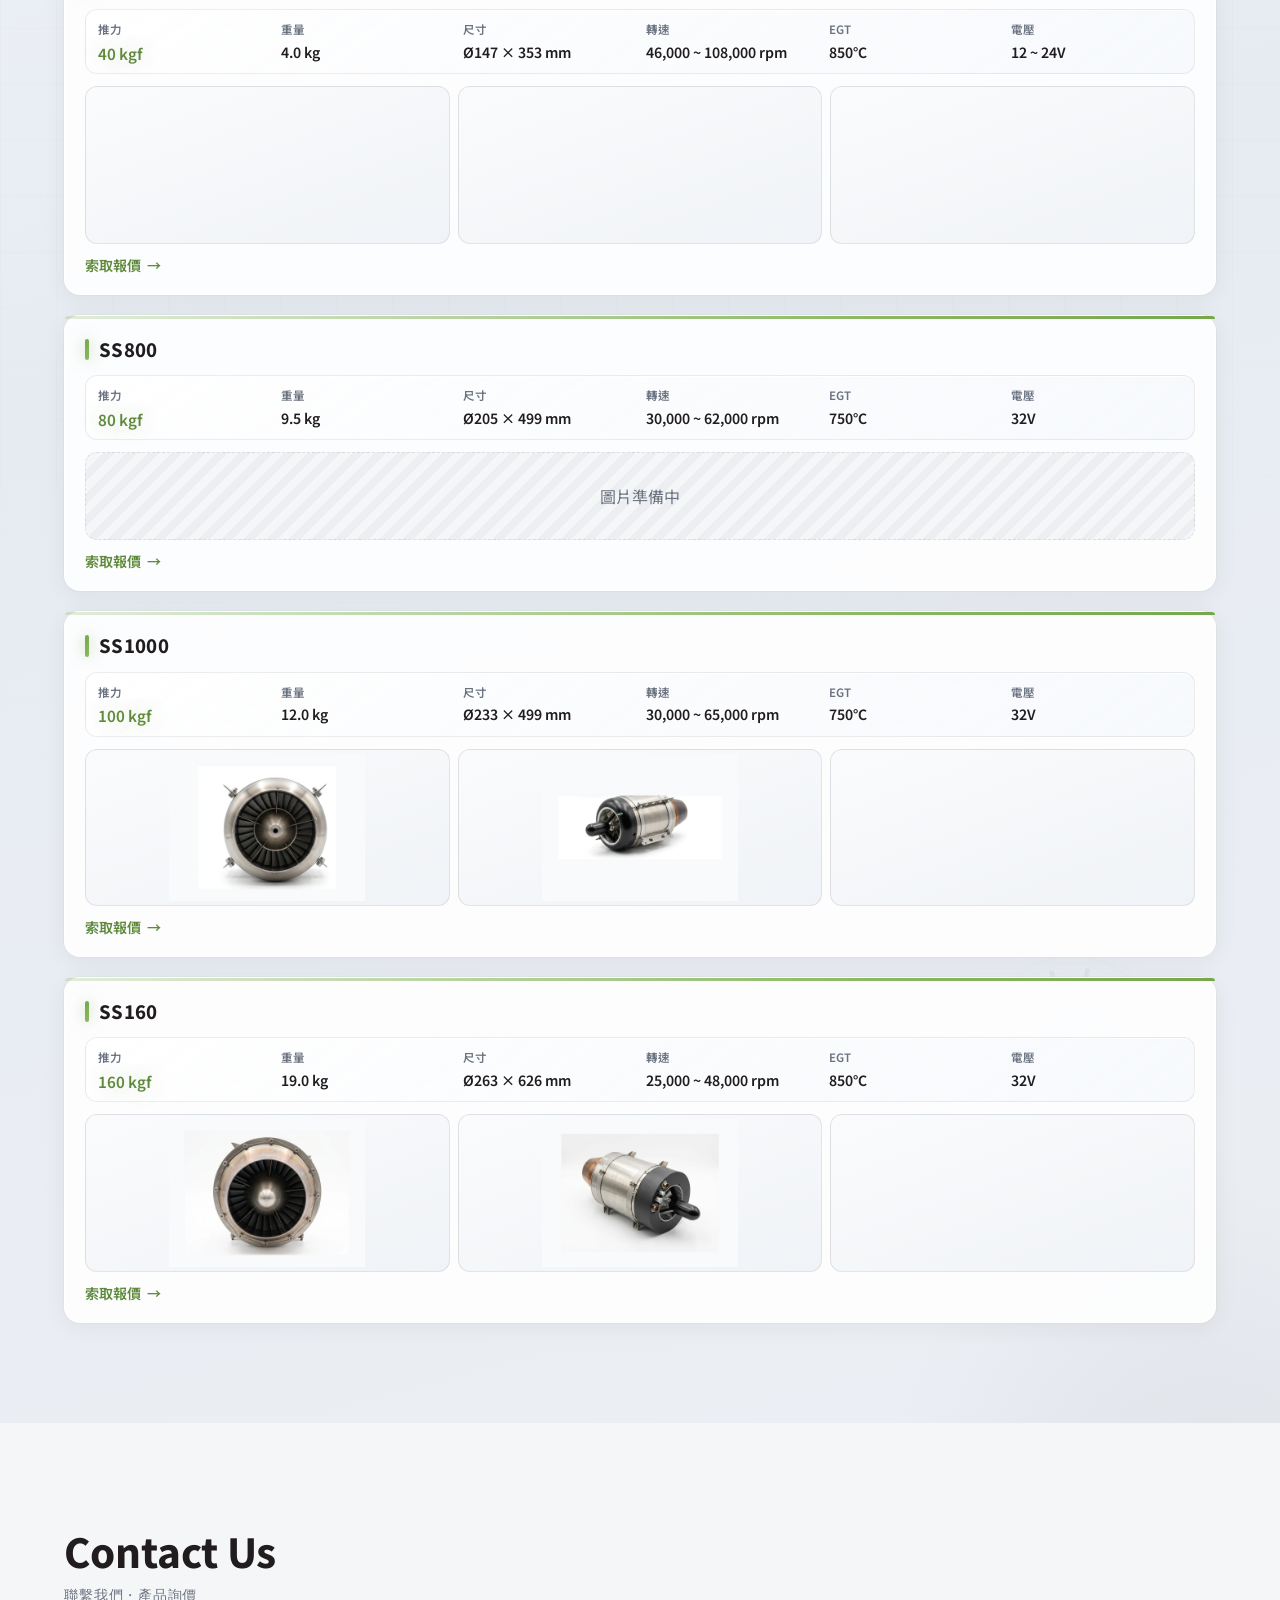
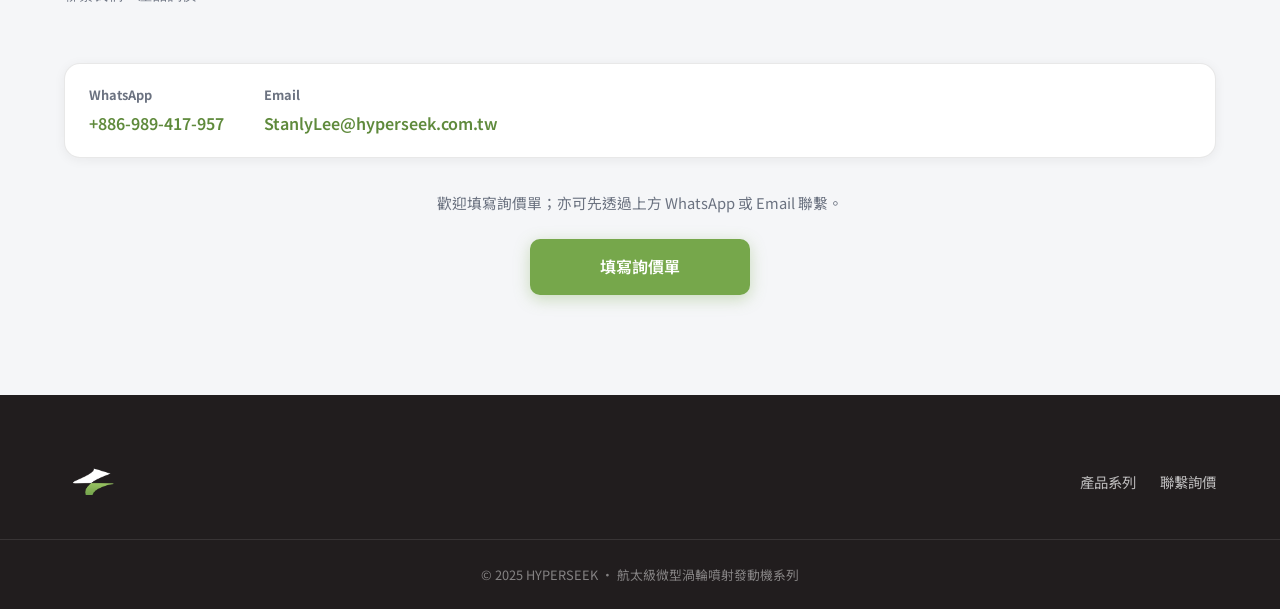
==== commit 63fada7b: "Revert "產品區改深色 HUD 背景與動態光效" This reverts commit 602a34b936e4d4577a65cb229cdb7b02edc8d10c." ====
--- a/index.html
+++ b/index.html
@@ -54,10 +54,6 @@
 
     <section class="section specs" id="specs">
       <div class="specs-ambient" aria-hidden="true">
-        <div class="specs-ambient__aurora"></div>
-        <div class="specs-ambient__hud-grid"></div>
-        <div class="specs-ambient__orb specs-ambient__orb--a"></div>
-        <div class="specs-ambient__orb specs-ambient__orb--b"></div>
         <div class="specs-ambient__turbine specs-ambient__turbine--tl">
           <span class="specs-ambient__hub"></span>
         </div>
--- a/styles.css
+++ b/styles.css
@@ -572,7 +572,7 @@
 .specs {
   position: relative;
   isolation: isolate;
-  background: #0c1016;
+  background: #e9edf3;
   overflow: hidden;
 }
 
@@ -582,12 +582,10 @@
   inset: 0;
   z-index: 0;
   background:
-    radial-gradient(ellipse 85% 60% at 12% 0%, rgba(118, 167, 75, 0.22), transparent 55%),
-    radial-gradient(ellipse 70% 50% at 88% 100%, rgba(255, 150, 80, 0.12), transparent 52%),
-    radial-gradient(ellipse 50% 40% at 50% 50%, rgba(90, 120, 180, 0.08), transparent 70%),
-    linear-gradient(175deg, #141b24 0%, #0e1218 42%, #121820 100%);
+    radial-gradient(ellipse 70% 55% at 15% -10%, rgba(118, 167, 75, 0.18), transparent 58%),
+    radial-gradient(ellipse 55% 45% at 95% 110%, rgba(33, 29, 30, 0.08), transparent 52%),
+    linear-gradient(165deg, #f3f6fa 0%, #e6ebf2 45%, #eceff4 100%);
   pointer-events: none;
-  animation: specs-bg-shift 18s ease-in-out infinite alternate;
 }
 
 .specs::after {
@@ -595,13 +593,13 @@
   position: absolute;
   inset: 0;
   z-index: 0;
-  background: radial-gradient(ellipse 90% 70% at 50% 0%, transparent 35%, rgba(0, 0, 0, 0.55) 100%);
+  background-image:
+    linear-gradient(rgba(33, 29, 30, 0.035) 1px, transparent 1px),
+    linear-gradient(90deg, rgba(33, 29, 30, 0.035) 1px, transparent 1px);
+  background-size: 56px 56px;
+  mask-image: linear-gradient(180deg, #000 0%, transparent 92%);
   pointer-events: none;
-}
-
-@keyframes specs-bg-shift {
-  0% { filter: hue-rotate(0deg) brightness(1); }
-  100% { filter: hue-rotate(8deg) brightness(1.05); }
+  opacity: 0.65;
 }
 
 .specs > .container {
@@ -618,77 +616,13 @@
   pointer-events: none;
 }
 
-.specs-ambient__aurora {
-  position: absolute;
-  inset: -20%;
-  background:
-    conic-gradient(from 120deg at 30% 40%, rgba(118, 167, 75, 0.18), transparent 35%, rgba(100, 160, 220, 0.08), transparent 65%, rgba(255, 160, 90, 0.12));
-  filter: blur(48px);
-  opacity: 0.75;
-  animation: specs-aurora-drift 22s ease-in-out infinite alternate;
-}
-
-@keyframes specs-aurora-drift {
-  0% { transform: translate(-3%, -2%) rotate(0deg) scale(1); }
-  100% { transform: translate(4%, 3%) rotate(12deg) scale(1.08); }
-}
-
-.specs-ambient__hud-grid {
-  position: absolute;
-  left: -10%;
-  right: -10%;
-  bottom: -30%;
-  height: 72%;
-  transform: perspective(520px) rotateX(62deg);
-  transform-origin: center bottom;
-  background-image:
-    linear-gradient(rgba(118, 167, 75, 0.22) 1px, transparent 1px),
-    linear-gradient(90deg, rgba(118, 167, 75, 0.14) 1px, transparent 1px);
-  background-size: 48px 48px;
-  mask-image: linear-gradient(to top, #000 0%, transparent 85%);
-  animation: specs-grid-scroll 16s linear infinite;
-}
-
-@keyframes specs-grid-scroll {
-  0% { background-position: 0 0; }
-  100% { background-position: 0 48px; }
-}
-
-.specs-ambient__orb {
-  position: absolute;
-  border-radius: 50%;
-  filter: blur(40px);
-  animation: specs-orb-pulse 9s ease-in-out infinite alternate;
-}
-
-.specs-ambient__orb--a {
-  top: 8%;
-  right: 15%;
-  width: min(36vw, 320px);
-  height: min(36vw, 320px);
-  background: rgba(118, 167, 75, 0.2);
-}
-
-.specs-ambient__orb--b {
-  bottom: 18%;
-  left: 8%;
-  width: min(28vw, 240px);
-  height: min(28vw, 240px);
-  background: rgba(255, 140, 70, 0.14);
-  animation-delay: -4s;
-}
-
-@keyframes specs-orb-pulse {
-  0% { opacity: 0.55; transform: scale(0.92); }
-  100% { opacity: 1; transform: scale(1.08); }
-}
-
 .specs-ambient__plume {
   position: absolute;
-  inset: 0;
-  width: 100%;
-  height: 100%;
-  opacity: 0.65;
+  right: -8%;
+  bottom: -6%;
+  width: min(58vw, 520px);
+  height: min(45vw, 380px);
+  opacity: 0.55;
   mix-blend-mode: screen;
 }
 
@@ -697,7 +631,7 @@
   width: clamp(140px, 22vw, 260px);
   aspect-ratio: 1;
   border-radius: 50%;
-  opacity: 0.38;
+  opacity: 0.22;
 }
 
 .specs-ambient__turbine::before,
@@ -737,7 +671,7 @@
 .specs-ambient__turbine--br {
   bottom: 12%;
   right: 6%;
-  opacity: 0.28;
+  opacity: 0.16;
 }
 
 .specs-ambient__turbine--br::before {
@@ -775,7 +709,7 @@
     transparent 100%
   );
   filter: blur(0.4px);
-  opacity: 0.55;
+  opacity: 0.35;
   transform-origin: left center;
 }
 
@@ -828,18 +762,10 @@
 }
 
 .specs .section__title {
-  background: linear-gradient(115deg, #ffffff 0%, #d8eed0 38%, #8bb863 72%, #6fa84a 100%);
+  background: linear-gradient(120deg, #211d1e 0%, #3d4544 55%, #5f8a3c 100%);
   -webkit-background-clip: text;
   background-clip: text;
   color: transparent;
-}
-
-.specs .section__subtitle {
-  color: rgba(255, 255, 255, 0.42);
-}
-
-.specs .section__header--doc .section__desc {
-  color: rgba(255, 255, 255, 0.62);
 }
 
 .profiles {
@@ -2083,21 +2009,6 @@
     0 16px 40px rgba(33, 29, 30, 0.1),
     0 0 0 1px rgba(118, 167, 75, 0.18),
     0 0 32px rgba(118, 167, 75, 0.12);
-}
-
-.specs .product-series {
-  background: rgba(255, 255, 255, 0.97);
-  box-shadow:
-    0 10px 40px rgba(0, 0, 0, 0.42),
-    0 0 0 1px rgba(118, 167, 75, 0.22),
-    inset 0 1px 0 rgba(255, 255, 255, 0.9);
-}
-
-.specs .product-series:hover {
-  box-shadow:
-    0 22px 56px rgba(0, 0, 0, 0.5),
-    0 0 0 1px rgba(118, 167, 75, 0.42),
-    0 0 52px rgba(118, 167, 75, 0.2);
 }
 
 .product-series::before {
@@ -2525,11 +2436,7 @@
   }
 
   .specs-ambient__turbine::before,
-  .specs-ambient__rocket,
-  .specs::before,
-  .specs-ambient__aurora,
-  .specs-ambient__hud-grid,
-  .specs-ambient__orb {
+  .specs-ambient__rocket {
     animation: none;
   }
 
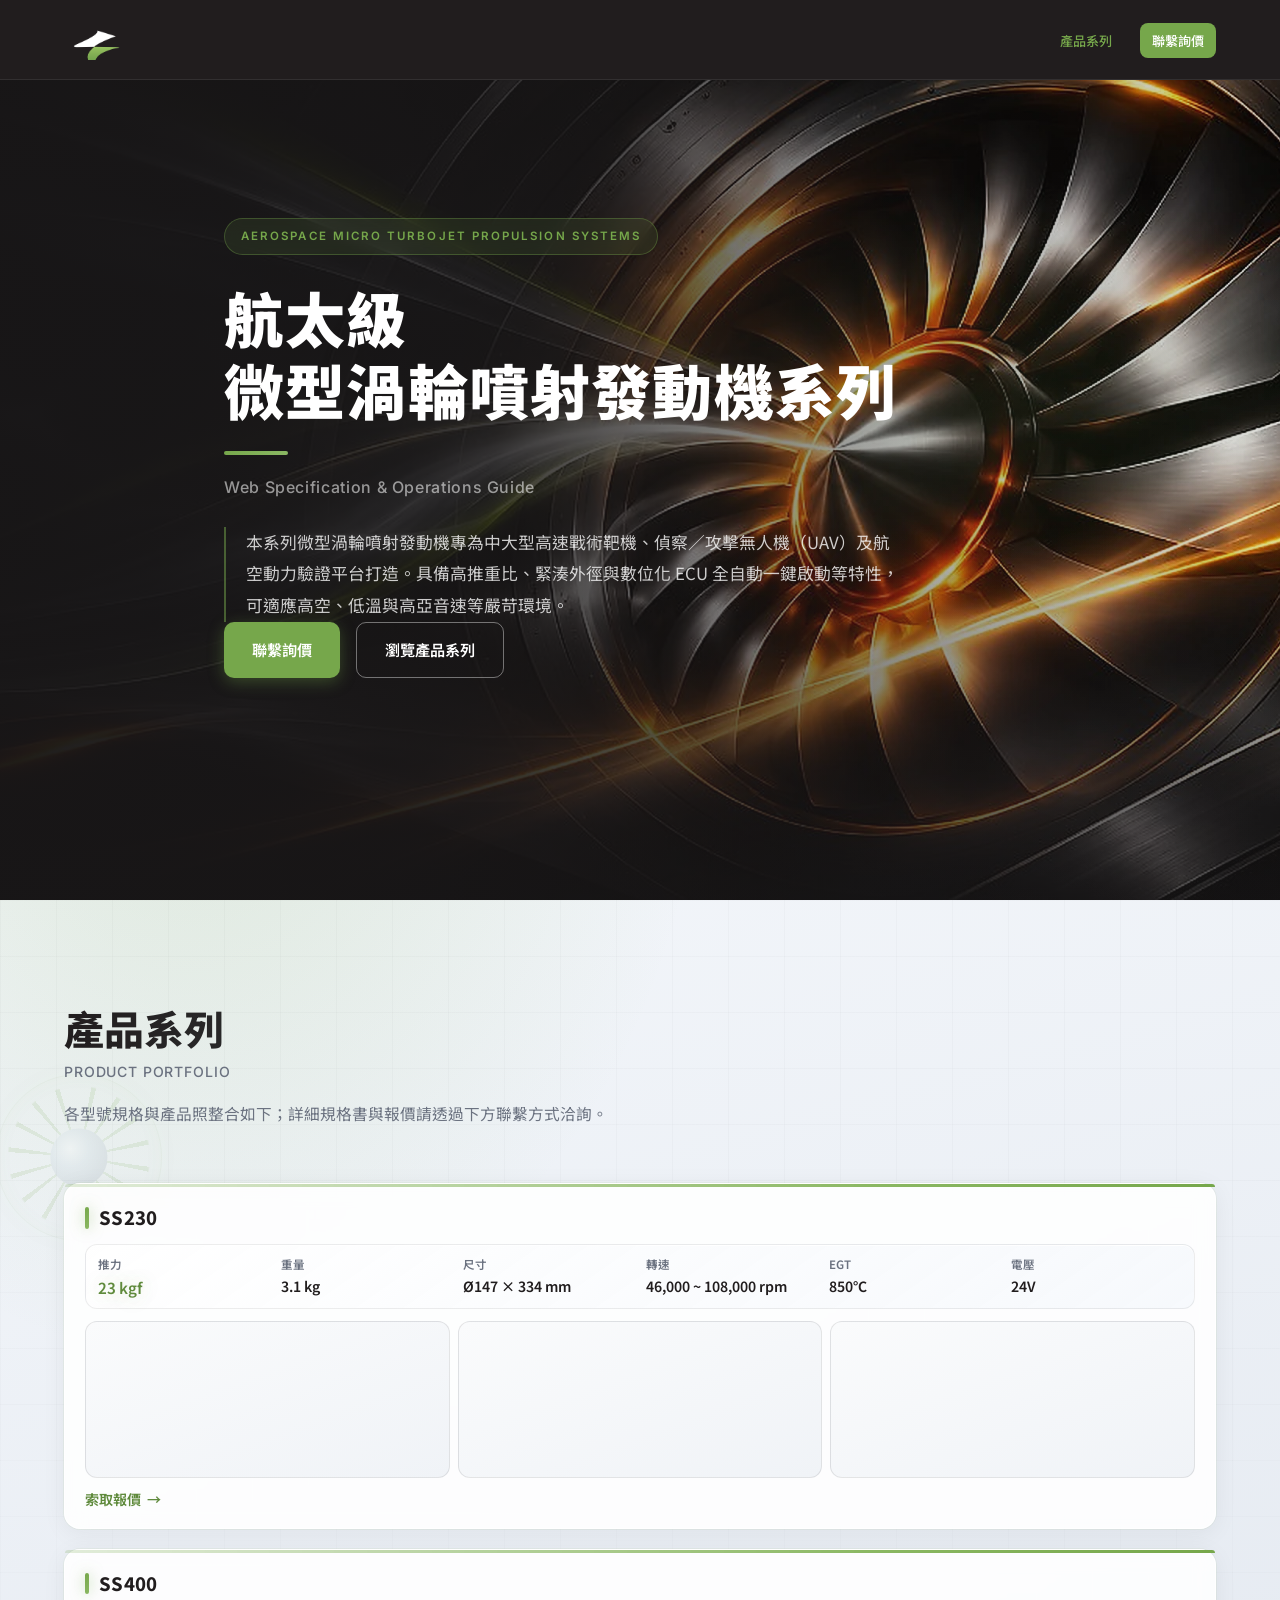
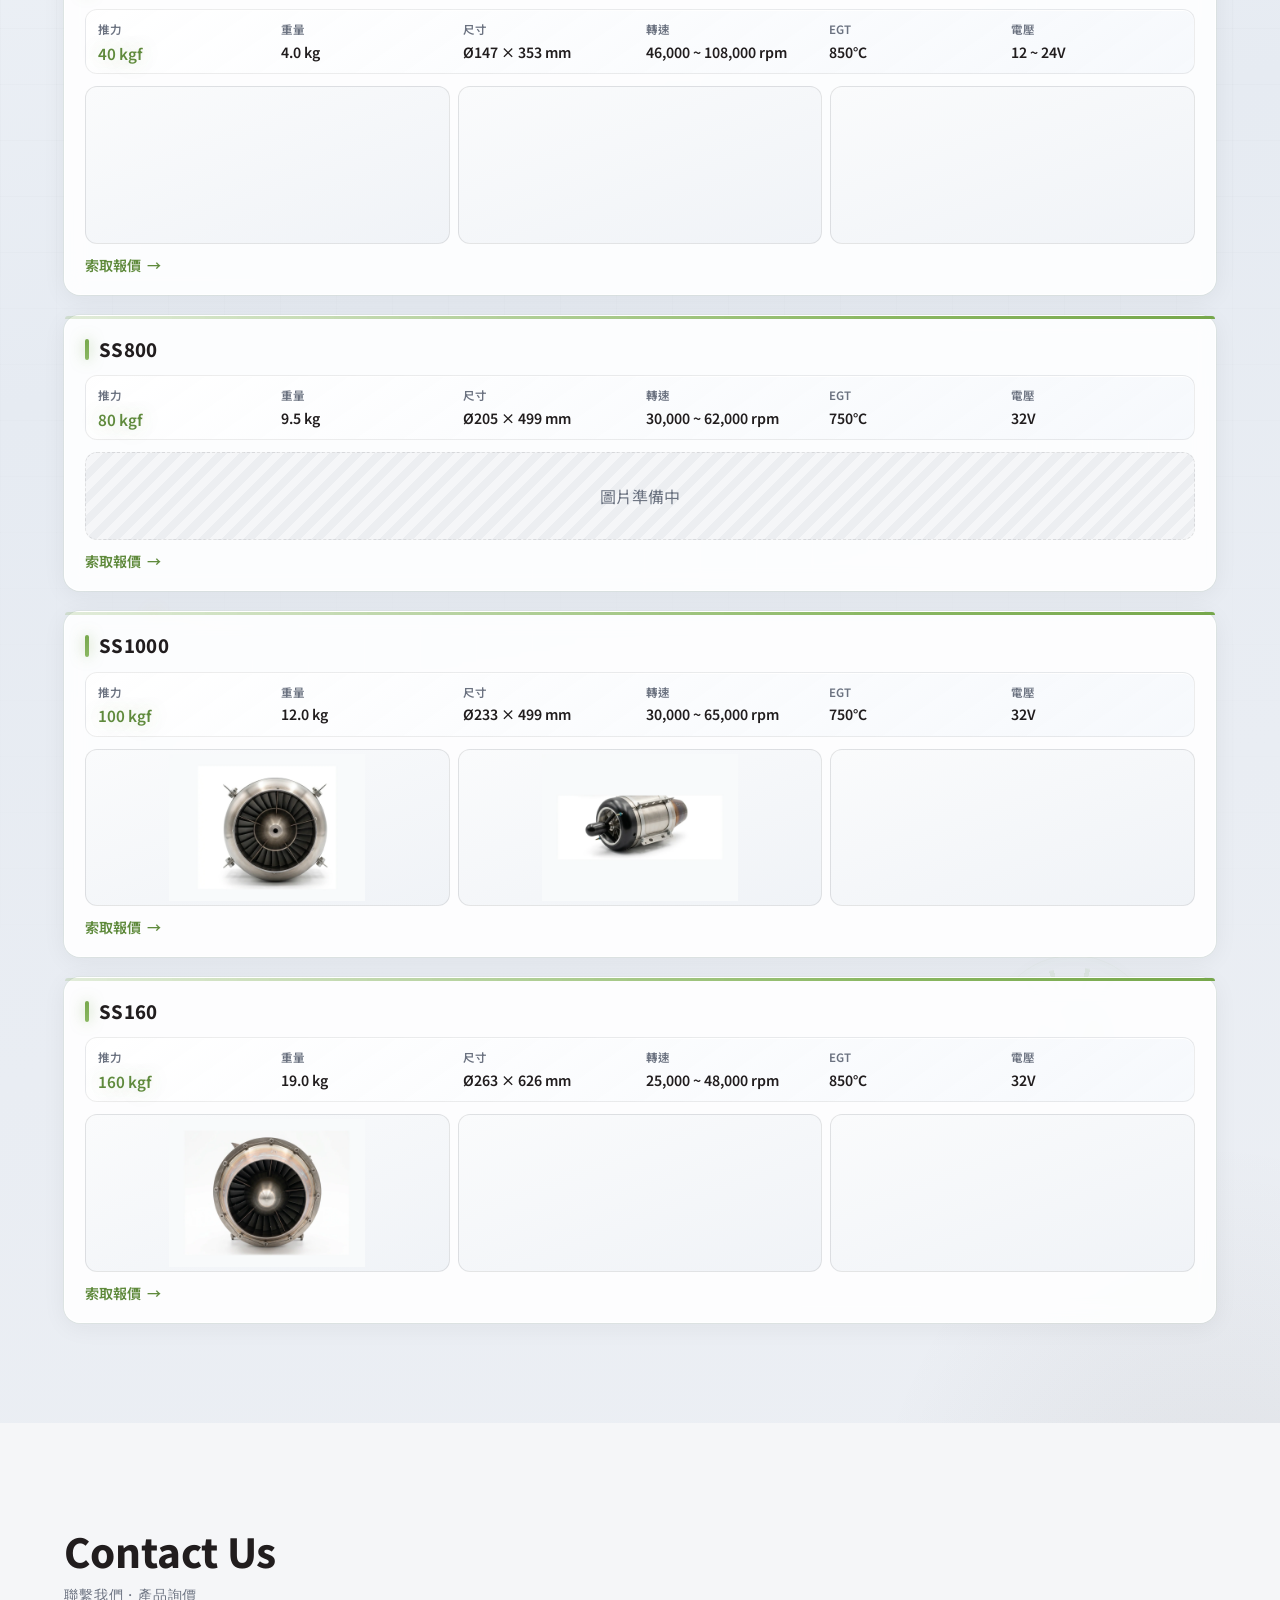
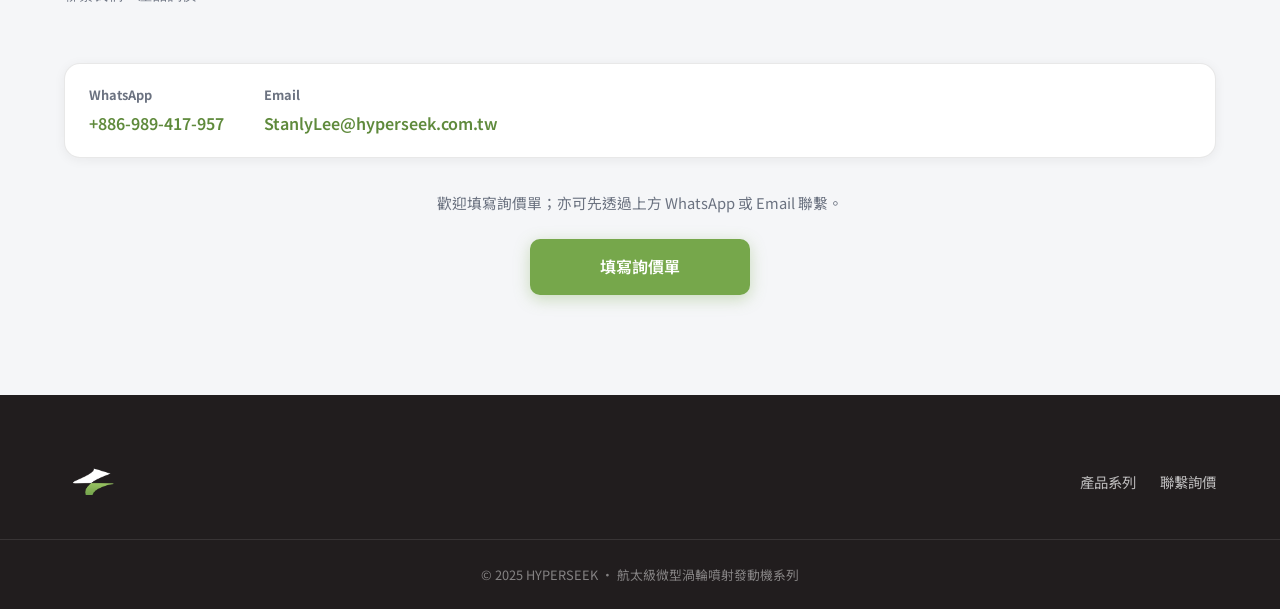
==== commit d29108d0: "復原首頁 Hero 為 V1 進氣參考圖 依先前確認上線版，移除三角翼 SVG 主視覺。  Co-authored-by: Cursor <cursoragent@cursor.com>" ====
--- a/index.html
+++ b/index.html
@@ -27,10 +27,13 @@
   </header>
 
   <main>
-    <section class="hero hero--ref-delta" id="hero">
+    <section class="hero hero--ref-v1" id="hero">
       <div class="hero__bg" aria-hidden="true">
         <div class="hero__kv">
-          <img class="hero__kv-img" src="assets/images/hero-kv-delta-turbine-metaphor.svg" alt="" width="2048" height="1152" fetchpriority="high" decoding="async">
+          <picture>
+            <source type="image/webp" srcset="assets/images/hero-ref-v1-intake.webp">
+            <img class="hero__kv-img" src="assets/images/hero-ref-v1-intake.jpg" alt="" width="2048" height="1152" fetchpriority="high" decoding="async">
+          </picture>
         </div>
         <div class="hero__overlay"></div>
       </div>
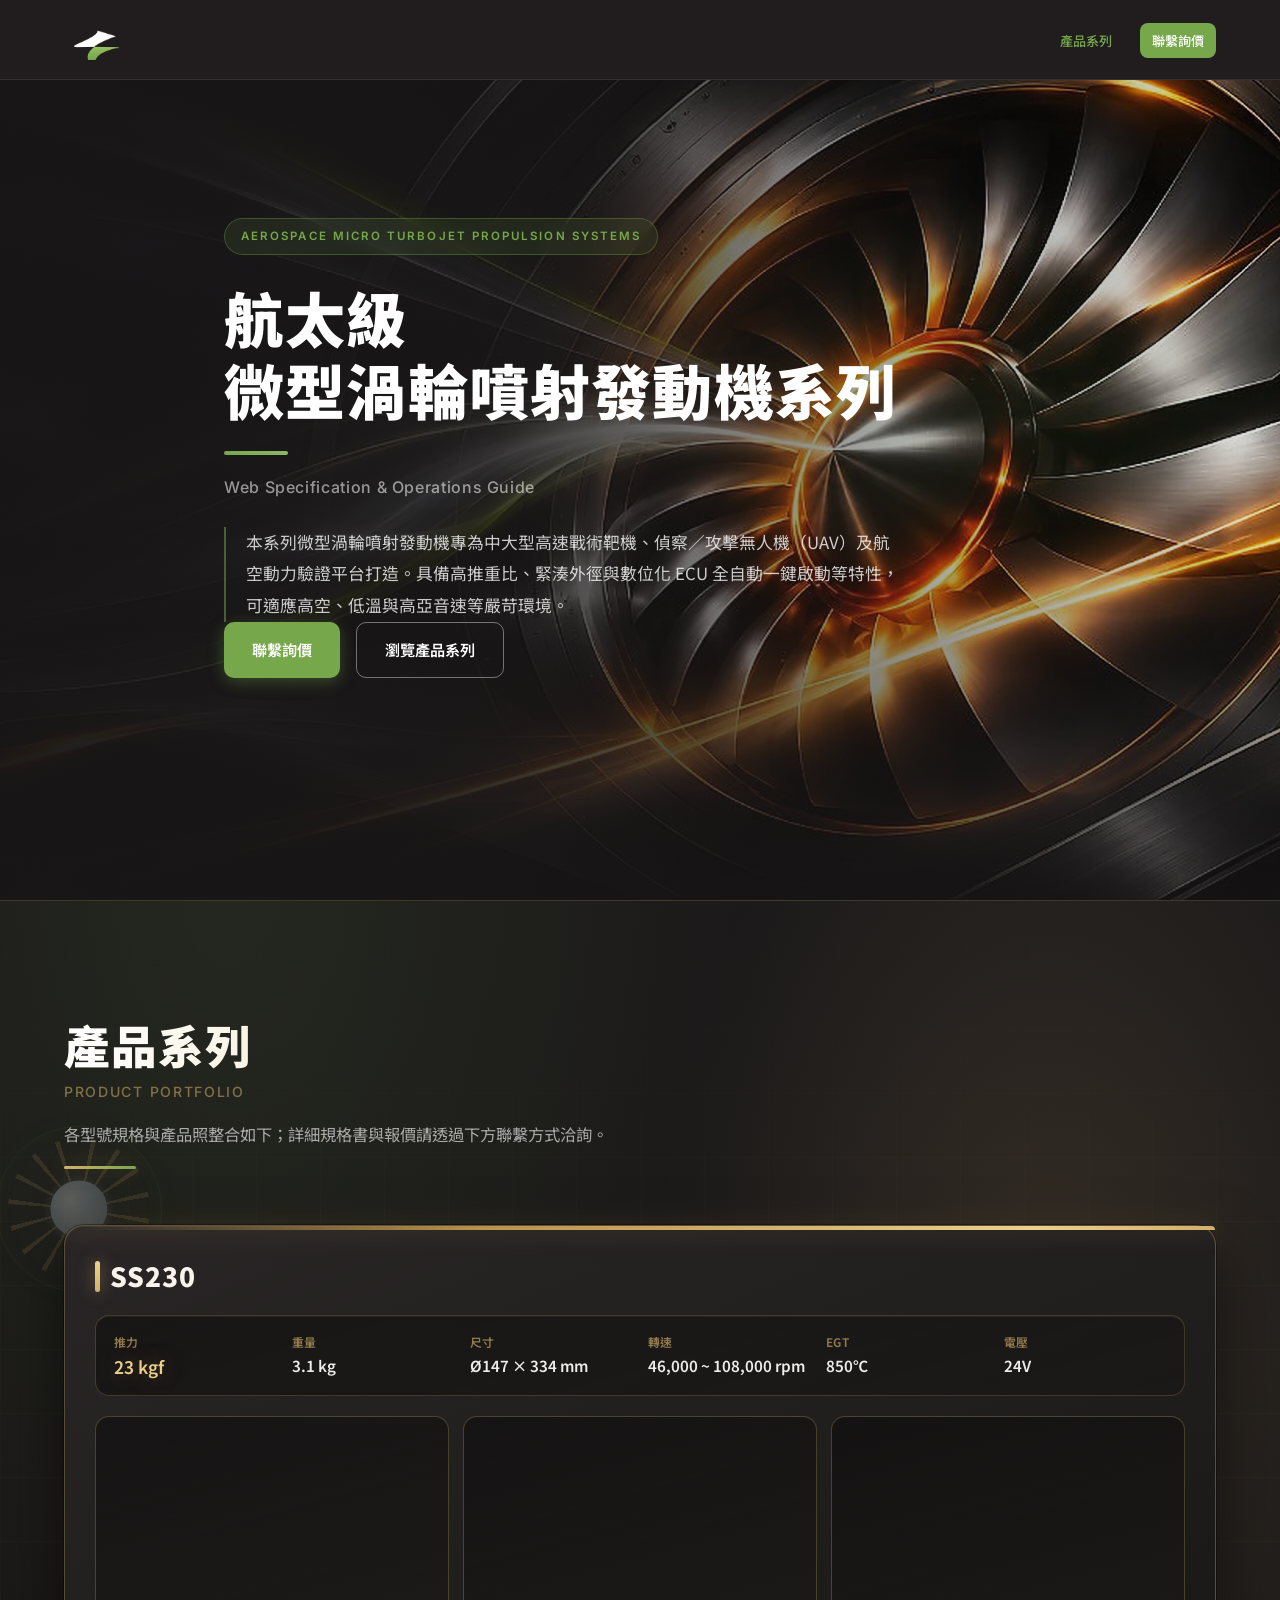
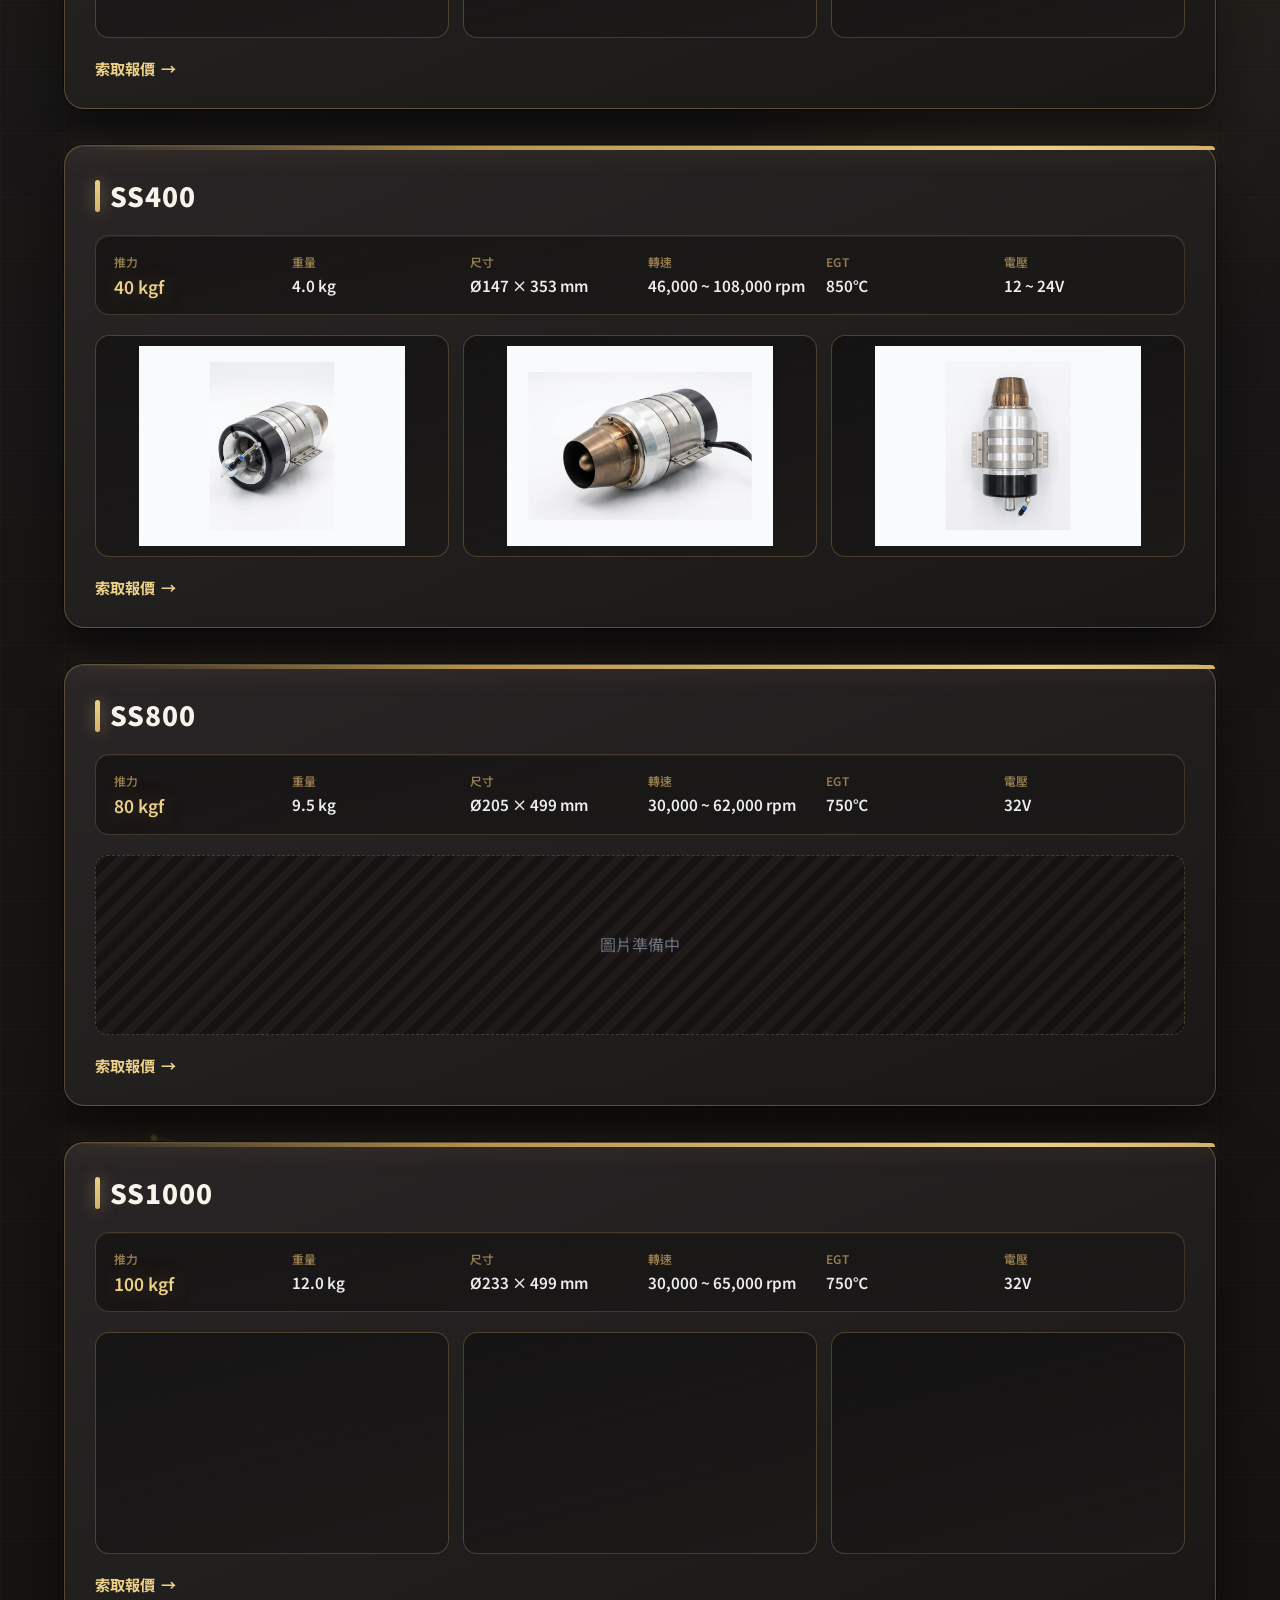
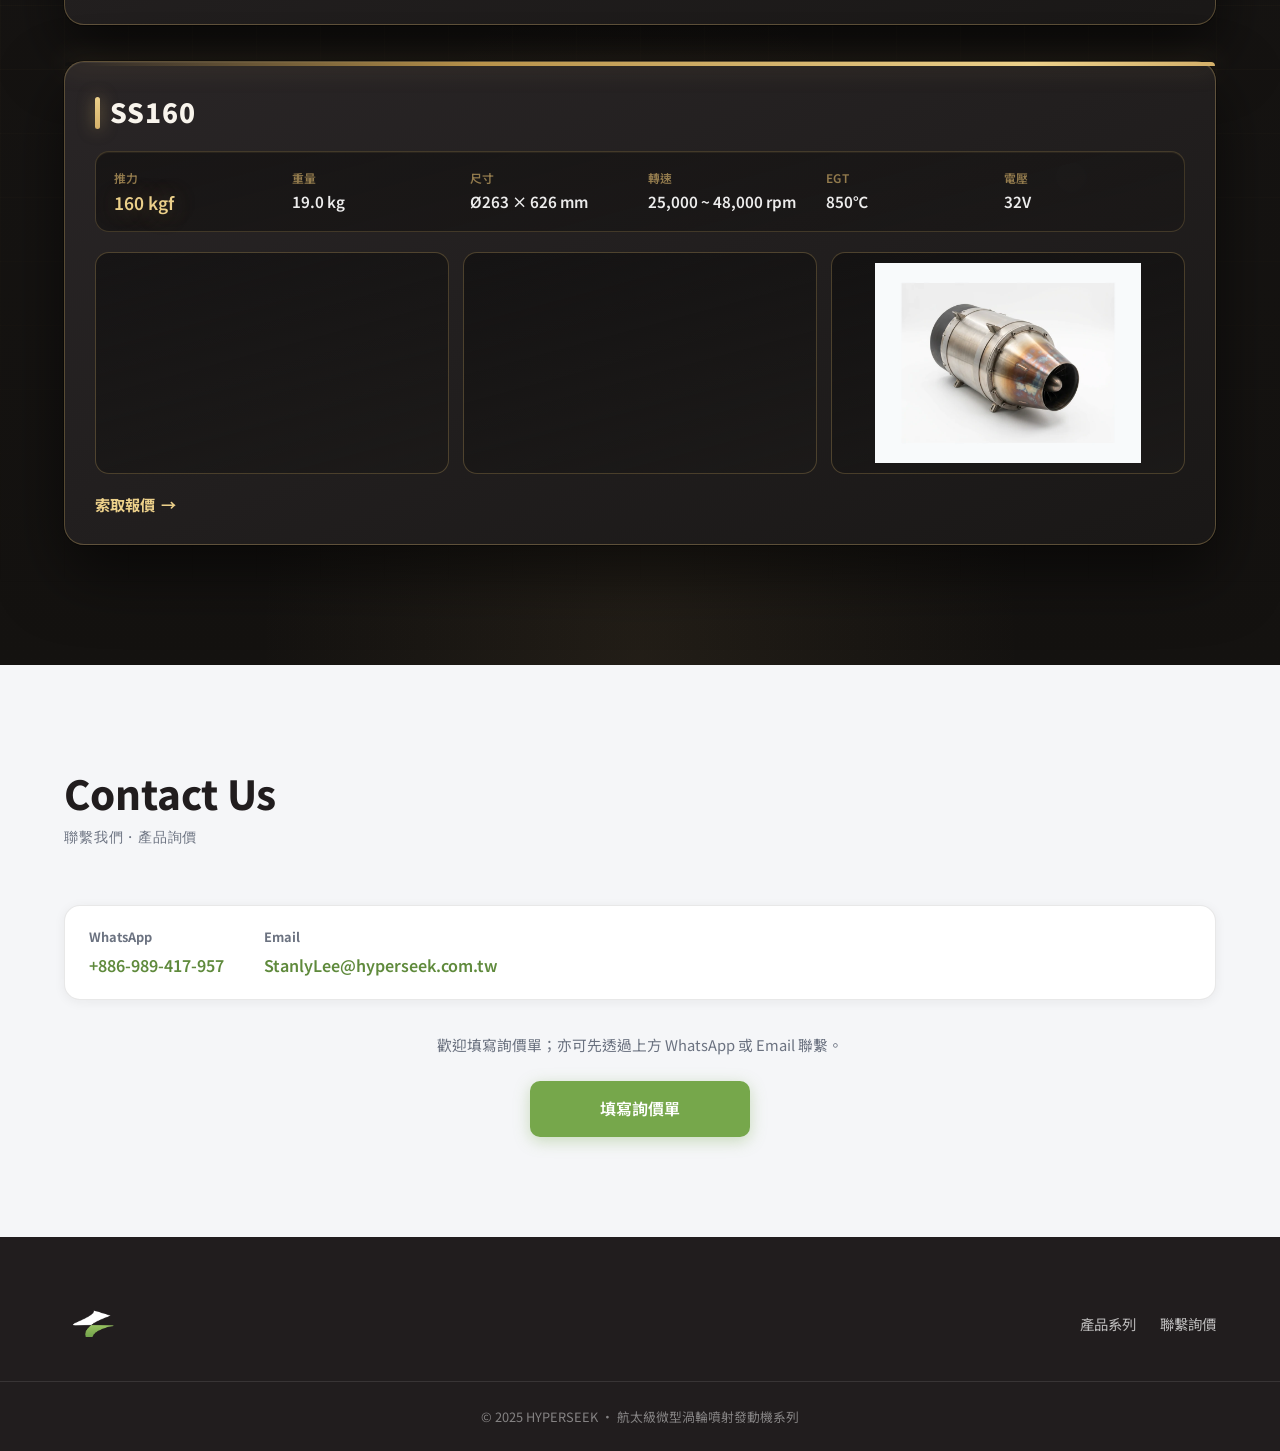
==== commit 595861b2: "產品系列改黑金延伸視覺，鎖定 Hero 不可擅自更換 延續首頁深色底與金綠光感；放大卡片與產品照。新增專案規則禁止未確認改 Hero。  Co-authored-by: Cursor <cursora" ====
--- a/index.html
+++ b/index.html
@@ -55,7 +55,7 @@
       </div>
     </section>
 
-    <section class="section specs" id="specs">
+    <section class="section specs specs--black-gold" id="specs">
       <div class="specs-ambient" aria-hidden="true">
         <div class="specs-ambient__turbine specs-ambient__turbine--tl">
           <span class="specs-ambient__hub"></span>
--- a/styles.css
+++ b/styles.css
@@ -572,7 +572,7 @@
 .specs {
   position: relative;
   isolation: isolate;
-  background: #e9edf3;
+  background: #181615;
   overflow: hidden;
 }
 
@@ -582,9 +582,10 @@
   inset: 0;
   z-index: 0;
   background:
-    radial-gradient(ellipse 70% 55% at 15% -10%, rgba(118, 167, 75, 0.18), transparent 58%),
-    radial-gradient(ellipse 55% 45% at 95% 110%, rgba(33, 29, 30, 0.08), transparent 52%),
-    linear-gradient(165deg, #f3f6fa 0%, #e6ebf2 45%, #eceff4 100%);
+    radial-gradient(ellipse 75% 55% at 18% 0%, rgba(118, 167, 75, 0.1), transparent 55%),
+    radial-gradient(ellipse 60% 45% at 82% 15%, rgba(212, 176, 106, 0.14), transparent 52%),
+    radial-gradient(ellipse 50% 40% at 50% 100%, rgba(201, 166, 106, 0.08), transparent 60%),
+    linear-gradient(180deg, #1b191a 0%, #181615 48%, #141210 100%);
   pointer-events: none;
 }
 
@@ -594,12 +595,17 @@
   inset: 0;
   z-index: 0;
   background-image:
-    linear-gradient(rgba(33, 29, 30, 0.035) 1px, transparent 1px),
-    linear-gradient(90deg, rgba(33, 29, 30, 0.035) 1px, transparent 1px);
-  background-size: 56px 56px;
-  mask-image: linear-gradient(180deg, #000 0%, transparent 92%);
+    linear-gradient(rgba(212, 176, 106, 0.06) 1px, transparent 1px),
+    linear-gradient(90deg, rgba(212, 176, 106, 0.05) 1px, transparent 1px);
+  background-size: 64px 64px;
+  mask-image: linear-gradient(180deg, transparent 0%, #000 12%, #000 75%, transparent 100%);
   pointer-events: none;
-  opacity: 0.65;
+  opacity: 0.5;
+}
+
+.specs--black-gold {
+  padding: 112px 0 120px;
+  border-top: 1px solid rgba(212, 176, 106, 0.22);
 }
 
 .specs > .container {
@@ -632,6 +638,19 @@
   aspect-ratio: 1;
   border-radius: 50%;
   opacity: 0.22;
+}
+
+.specs--black-gold .specs-ambient__turbine {
+  opacity: 0.28;
+}
+
+.specs--black-gold .specs-ambient__turbine::before {
+  background: repeating-conic-gradient(
+    from 0deg,
+    rgba(212, 176, 106, 0) 0deg 10deg,
+    rgba(212, 176, 106, 0.45) 10deg 14deg,
+    rgba(212, 176, 106, 0) 14deg 22deg
+  );
 }
 
 .specs-ambient__turbine::before,
@@ -761,11 +780,40 @@
   --rocket-tilt: 12deg;
 }
 
+.specs .section__header {
+  margin-bottom: 56px;
+}
+
 .specs .section__title {
-  background: linear-gradient(120deg, #211d1e 0%, #3d4544 55%, #5f8a3c 100%);
+  font-size: clamp(2rem, 4.2vw, 2.85rem);
+  font-weight: 900;
+  letter-spacing: 0.02em;
+  background: linear-gradient(102deg, #ffffff 0%, #f3e6c8 38%, #d4b06a 62%, #b8924a 88%);
   -webkit-background-clip: text;
   background-clip: text;
   color: transparent;
+}
+
+.specs .section__subtitle {
+  color: rgba(212, 176, 106, 0.55);
+  letter-spacing: 0.12em;
+}
+
+.specs .section__header--doc .section__desc {
+  color: rgba(255, 255, 255, 0.62);
+  font-size: 1.02rem;
+  max-width: 640px;
+}
+
+.specs .section__header-body::after {
+  content: '';
+  display: block;
+  width: 72px;
+  height: 3px;
+  margin-top: 18px;
+  border-radius: 2px;
+  background: linear-gradient(90deg, #d4b06a, #76a74b);
+  box-shadow: 0 0 20px rgba(212, 176, 106, 0.35);
 }
 
 .profiles {
@@ -1958,6 +2006,10 @@
   display: flex;
   flex-direction: column;
   gap: 20px;
+}
+
+.specs--black-gold .product-series-list {
+  gap: 36px;
 }
 
 .product-series-list--stagger.reveal:not(.visible) .product-series {
@@ -2003,12 +2055,34 @@
     box-shadow 0.45s ease;
 }
 
+.specs--black-gold .product-series {
+  background: linear-gradient(158deg, rgba(42, 38, 39, 0.98) 0%, rgba(26, 24, 23, 0.99) 100%);
+  backdrop-filter: blur(12px);
+  border: 1px solid rgba(212, 176, 106, 0.32);
+  border-radius: 20px;
+  padding: 28px 30px 26px;
+  box-shadow:
+    0 28px 64px rgba(0, 0, 0, 0.55),
+    inset 0 1px 0 rgba(255, 255, 255, 0.06),
+    0 0 0 1px rgba(0, 0, 0, 0.4);
+}
+
 .product-series:hover {
   transform: translateY(-3px);
   box-shadow:
     0 16px 40px rgba(33, 29, 30, 0.1),
     0 0 0 1px rgba(118, 167, 75, 0.18),
     0 0 32px rgba(118, 167, 75, 0.12);
+}
+
+.specs--black-gold .product-series:hover {
+  transform: translateY(-4px);
+  border-color: rgba(212, 176, 106, 0.55);
+  box-shadow:
+    0 36px 80px rgba(0, 0, 0, 0.62),
+    0 0 48px rgba(212, 176, 106, 0.12),
+    0 0 24px rgba(118, 167, 75, 0.1),
+    inset 0 1px 0 rgba(255, 255, 255, 0.08);
 }
 
 .product-series::before {
@@ -2031,6 +2105,21 @@
   animation: product-series-shine 6s ease-in-out infinite;
 }
 
+.specs--black-gold .product-series::before {
+  height: 4px;
+  background: linear-gradient(
+    90deg,
+    transparent 0%,
+    #b8924a 18%,
+    #ecd08a 42%,
+    #d4b06a 50%,
+    #8bb863 72%,
+    transparent 100%
+  );
+  background-size: 200% 100%;
+  box-shadow: 0 0 24px rgba(212, 176, 106, 0.35);
+}
+
 @keyframes product-series-shine {
   0%, 100% { background-position: 0% 50%; }
   50% { background-position: 100% 50%; }
@@ -2044,6 +2133,14 @@
   font-weight: 800;
   margin-bottom: 10px;
   letter-spacing: 0.02em;
+}
+
+.specs--black-gold .product-series__name {
+  font-size: clamp(1.35rem, 2.5vw, 1.65rem);
+  font-weight: 900;
+  color: #f8f4ec;
+  margin-bottom: 16px;
+  letter-spacing: 0.04em;
 }
 
 .product-series__name::before {
@@ -2054,6 +2151,13 @@
   border-radius: 3px;
   background: var(--color-gradient);
   box-shadow: 0 0 14px rgba(118, 167, 75, 0.55);
+}
+
+.specs--black-gold .product-series__name::before {
+  width: 5px;
+  height: 1.2em;
+  background: linear-gradient(180deg, #ecd08a, #d4b06a);
+  box-shadow: 0 0 16px rgba(212, 176, 106, 0.55);
 }
 
 .product-series__specs {
@@ -2068,10 +2172,37 @@
   box-shadow: inset 0 1px 0 rgba(255, 255, 255, 0.9);
 }
 
+.specs--black-gold .product-series__specs {
+  gap: 12px 16px;
+  margin: 0 0 20px;
+  padding: 16px 18px;
+  background: linear-gradient(165deg, rgba(12, 11, 10, 0.55), rgba(20, 18, 17, 0.35));
+  border: 1px solid rgba(212, 176, 106, 0.22);
+  border-radius: 14px;
+  box-shadow: inset 0 1px 0 rgba(212, 176, 106, 0.08);
+}
+
 .product-series__specs > div:first-child dd {
   font-size: 0.95rem;
   color: var(--color-accent-dark);
   text-shadow: 0 0 20px rgba(118, 167, 75, 0.25);
+}
+
+.specs--black-gold .product-series__specs > div:first-child dd {
+  font-size: 1.08rem;
+  color: #ecd08a;
+  text-shadow: 0 0 24px rgba(212, 176, 106, 0.35);
+}
+
+.specs--black-gold .product-series__specs dt {
+  color: rgba(212, 176, 106, 0.65);
+  font-size: 0.74rem;
+  letter-spacing: 0.04em;
+}
+
+.specs--black-gold .product-series__specs dd {
+  color: rgba(255, 255, 255, 0.92);
+  font-size: 0.95rem;
 }
 
 .product-series__specs > div {
@@ -2098,6 +2229,10 @@
   grid-template-columns: repeat(3, minmax(0, 1fr));
   gap: 8px;
   align-items: center;
+}
+
+.specs--black-gold .product-series__gallery {
+  gap: 14px;
 }
 
 .product-series__thumb {
@@ -2138,6 +2273,22 @@
   transform: scale(1.03);
   border-color: rgba(118, 167, 75, 0.45);
   box-shadow: 0 10px 28px rgba(118, 167, 75, 0.2);
+}
+
+.specs--black-gold .product-series__thumb {
+  padding: 10px 12px;
+  border: 1px solid rgba(212, 176, 106, 0.28);
+  border-radius: 14px;
+  background: linear-gradient(165deg, rgba(8, 8, 8, 0.5), rgba(28, 26, 25, 0.85));
+}
+
+.specs--black-gold .product-series__thumb:hover {
+  border-color: rgba(236, 208, 138, 0.55);
+  box-shadow: 0 12px 36px rgba(0, 0, 0, 0.45), 0 0 24px rgba(212, 176, 106, 0.15);
+}
+
+.specs--black-gold .product-series__thumb::after {
+  background: radial-gradient(circle at 50% 50%, rgba(212, 176, 106, 0.2), transparent 68%);
 }
 
 .product-series__thumb:hover::after {
@@ -2185,6 +2336,11 @@
   pointer-events: none;
 }
 
+.specs--black-gold .product-series__gallery img,
+.specs--black-gold .product-series__shot img {
+  max-height: clamp(120px, 16vw, 200px);
+}
+
 .product-series__thumb:hover img,
 .product-series__thumb:hover .product-series__shot img {
   transform: scale(1.05);
@@ -2204,6 +2360,19 @@
   height: auto;
   max-height: clamp(92px, 11.5vw, 148px);
   margin: 0;
+}
+
+.specs--black-gold .product-series__gallery--empty {
+  min-height: clamp(120px, 16vw, 180px);
+  border-color: rgba(212, 176, 106, 0.25);
+  color: rgba(212, 176, 106, 0.5);
+  background: repeating-linear-gradient(
+    -45deg,
+    rgba(20, 18, 17, 0.9),
+    rgba(20, 18, 17, 0.9) 8px,
+    rgba(30, 27, 26, 0.9) 8px,
+    rgba(30, 27, 26, 0.9) 16px
+  );
 }
 
 .product-series__gallery--empty {
@@ -2236,6 +2405,17 @@
   font-weight: 600;
   color: var(--color-accent-dark);
   transition: color 0.25s ease, gap 0.25s ease;
+}
+
+.specs--black-gold .product-series__cta {
+  margin-top: 18px;
+  font-size: 0.95rem;
+  font-weight: 700;
+  color: #ecd08a;
+}
+
+.specs--black-gold .product-series__cta:hover {
+  color: #fff5e0;
 }
 
 .product-series__cta::after {
